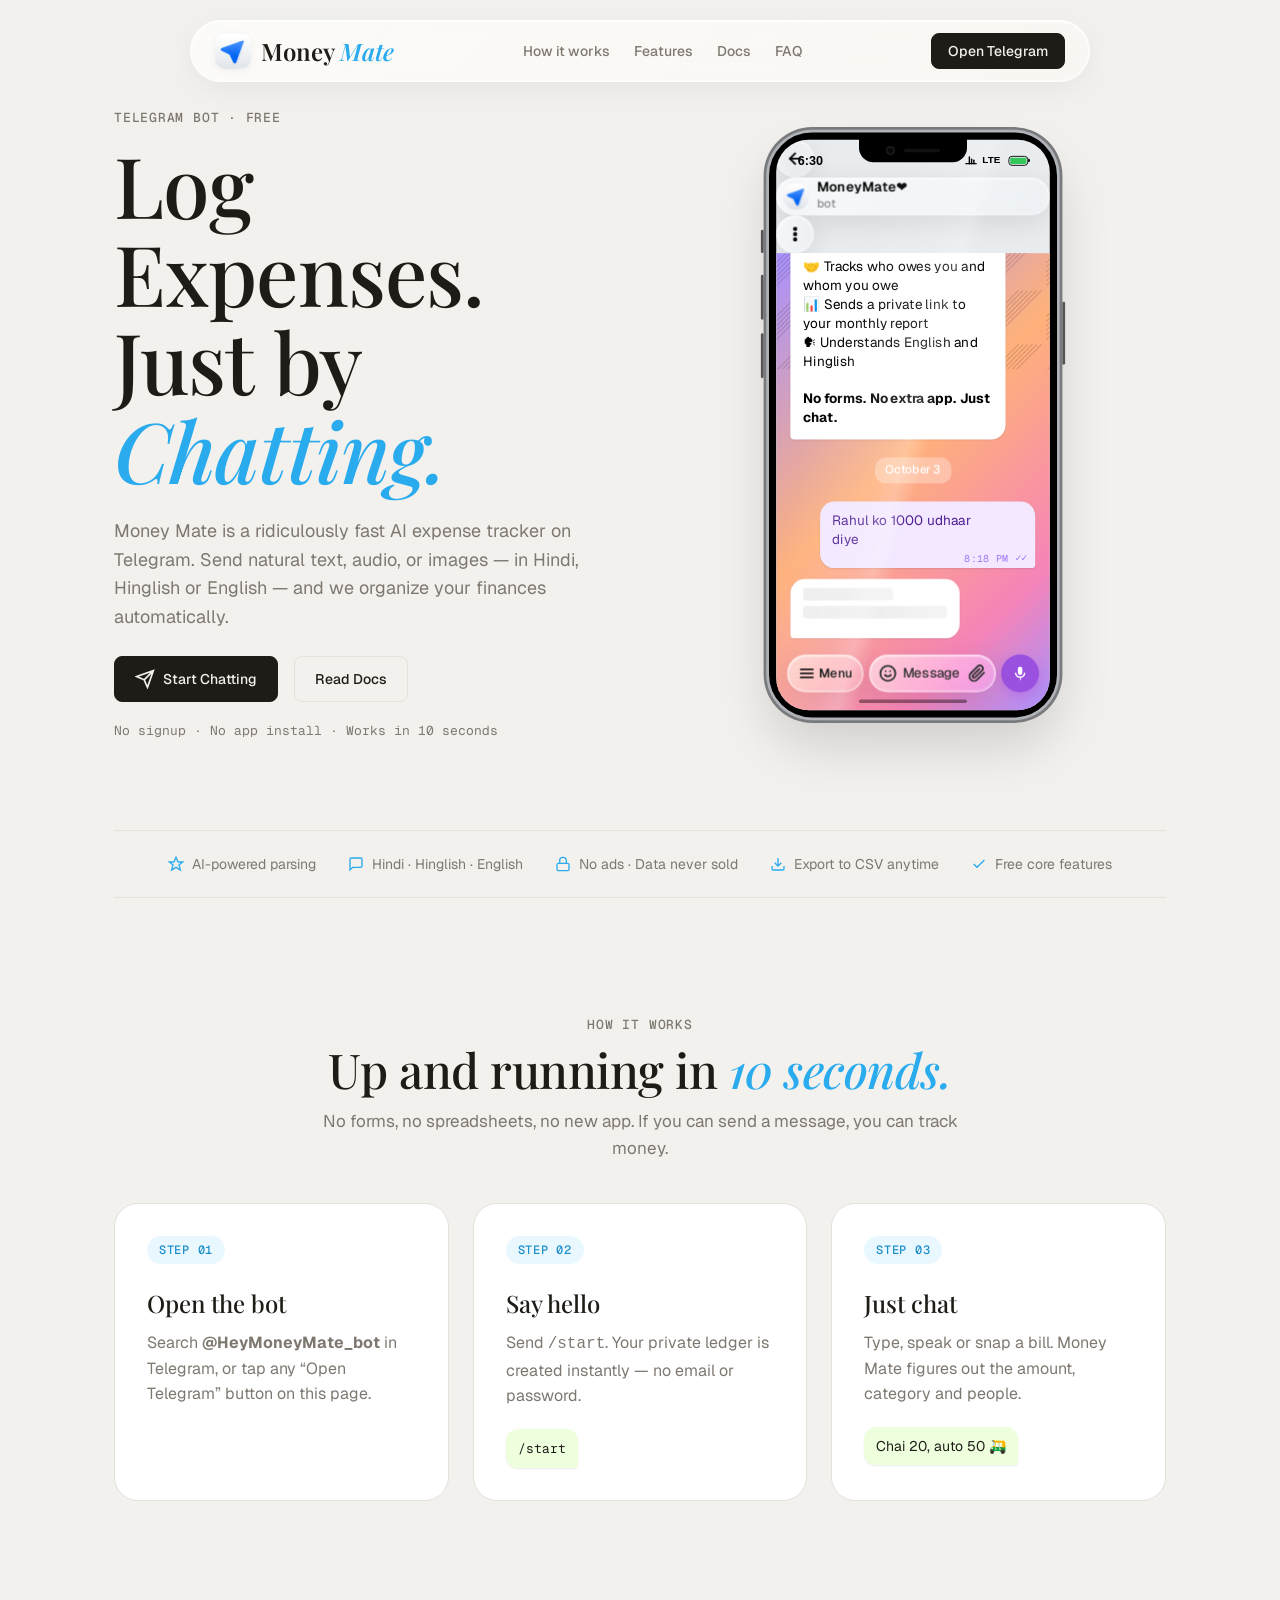
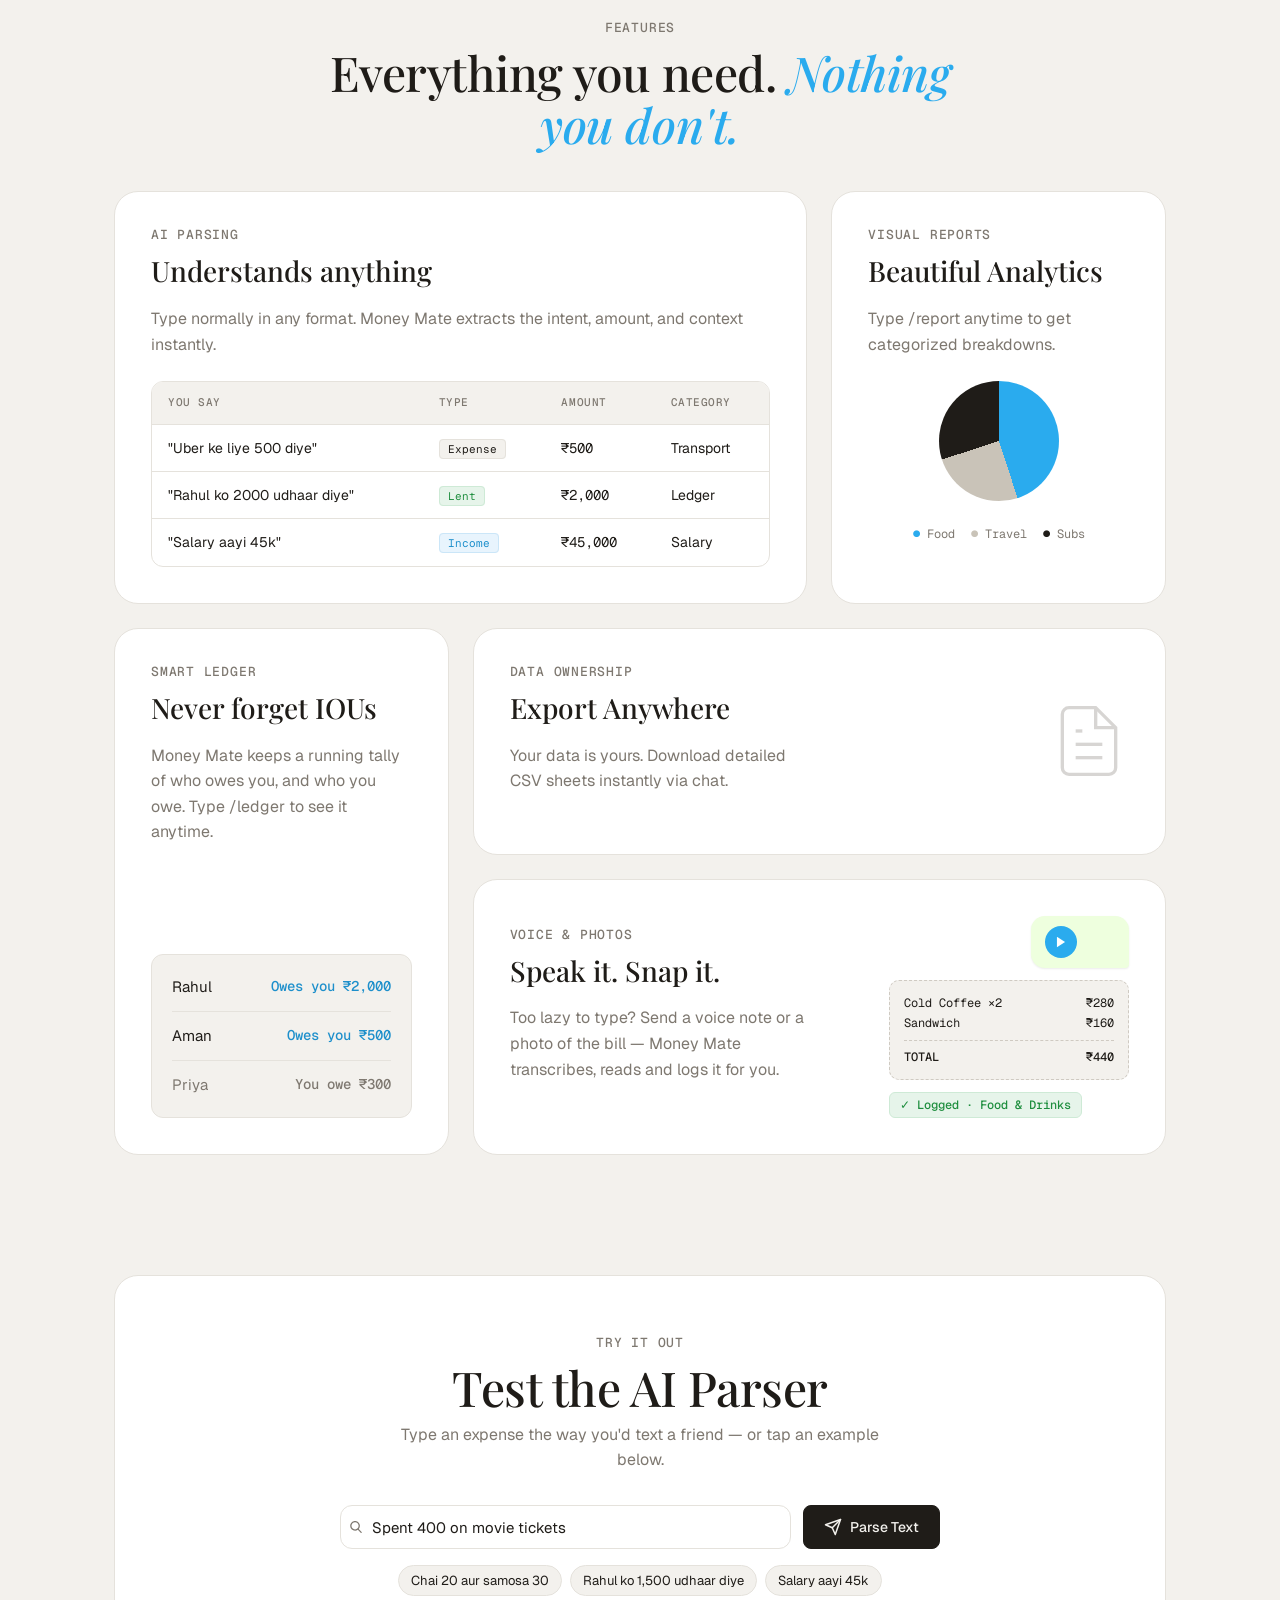
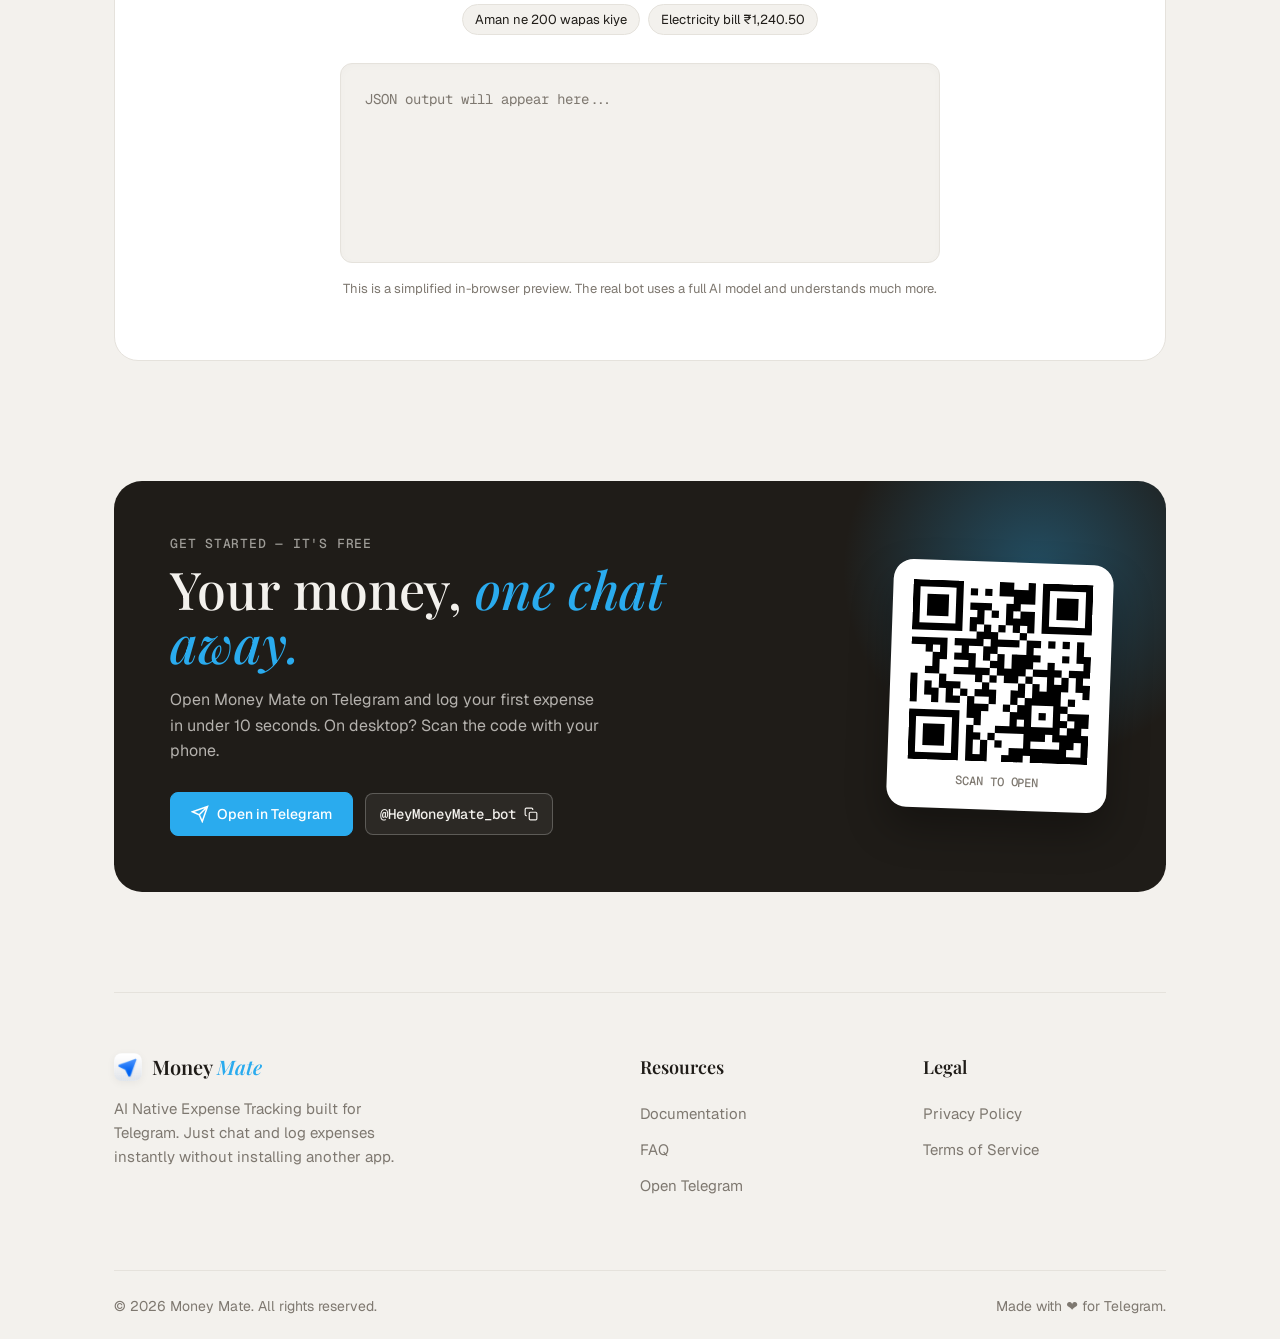
==== index.html @ 0ee35e60 "style: revert dark glass to light glass with stronger blur" ====
<!DOCTYPE html>
<html lang="en">
<head>
<meta charset="UTF-8">
<meta name="viewport" content="width=device-width, initial-scale=1.0">
<title>Money Mate — AI Expense Tracker on Telegram (Hindi, Hinglish &amp; English)</title>
<meta name="description" content="Money Mate is a free AI expense tracker that lives in Telegram. Log expenses, IOUs and income just by chatting in Hindi, Hinglish or English — text, voice or photos. No app to install.">
<link rel="canonical" href="https://moneymate-website.vercel.app/">
<link rel="icon" type="image/png" href="assets/img/logo-128.png">
<link rel="apple-touch-icon" href="assets/img/logo-512.png">
<meta name="theme-color" content="#F3F1ED">

<!-- Open Graph / social previews (absolute URLs required) -->
<meta property="og:type" content="website">
<meta property="og:site_name" content="Money Mate">
<meta property="og:url" content="https://moneymate-website.vercel.app/">
<meta property="og:title" content="Money Mate — AI Expense Tracker on Telegram">
<meta property="og:description" content="Log expenses just by chatting. Hindi, Hinglish or English. No apps to install.">
<meta property="og:image" content="https://moneymate-website.vercel.app/assets/img/logo-512.png">
<meta name="twitter:card" content="summary">
<meta name="twitter:title" content="Money Mate — AI Expense Tracker on Telegram">
<meta name="twitter:description" content="Log expenses just by chatting. Hindi, Hinglish or English. No apps to install.">
<meta name="twitter:image" content="https://moneymate-website.vercel.app/assets/img/logo-512.png">

<script type="application/ld+json">
{
  "@context": "https://schema.org",
  "@type": "SoftwareApplication",
  "name": "Money Mate",
  "applicationCategory": "FinanceApplication",
  "operatingSystem": "Telegram",
  "url": "https://moneymate-website.vercel.app/",
  "description": "AI-powered Telegram bot for expense tracking and IOU ledger management in Hindi, Hinglish and English.",
  "offers": { "@type": "Offer", "price": "0", "priceCurrency": "INR" }
}
</script>

<link rel="preconnect" href="https://fonts.googleapis.com">
<link rel="preconnect" href="https://fonts.gstatic.com" crossorigin>
<link href="https://fonts.googleapis.com/css2?family=Playfair+Display:ital,wght@0,400;0,500;0,600;1,400;1,500&family=Geist:wght@400;500;600&family=Geist+Mono:wght@400;500&display=swap" rel="stylesheet">
<link rel="stylesheet" href="assets/css/styles.css">
<style>
/* ===== Homepage-only styles (shared styles live in assets/css/styles.css) ===== */

/* Hero */
.hero { display: grid; grid-template-columns: 1fr 1fr; gap: 40px; align-items: center; padding-block: 100px 80px; perspective: 1200px; }
.hero h1 { font-family: var(--display); font-weight: 500; font-size: clamp(48px, 7vw, 84px); line-height: 1.05; margin-block: 16px 24px; letter-spacing: -0.01em; }
.hero h1 em { font-style: italic; color: var(--accent); }
.hero p { color: var(--muted); font-size: 18px; max-width: 480px; margin: 0 0 24px; }
.hero-ctas { display: flex; gap: 16px; justify-content: flex-start; flex-wrap: wrap; }
.hero-note { margin-top: 20px; font: 400 13px var(--mono); color: var(--muted); }

/* Trust strip */
.trust-strip { display: flex; flex-wrap: wrap; justify-content: center; gap: 12px 32px; padding: 22px 16px; border-block: 1px solid var(--line); color: var(--muted); font-size: 14px; }
.trust-strip span { display: inline-flex; align-items: center; gap: 8px; }
.trust-strip svg { width: 16px; height: 16px; color: var(--accent); flex-shrink: 0; }

/* Section headings */
.section-head { text-align: center; max-width: 640px; margin: 120px auto 0; }
.section-head h2, .section-title { font-family: var(--display); font-weight: 500; font-size: clamp(32px, 4.5vw, 48px); line-height: 1.1; margin: 12px 0; letter-spacing: -0.01em; }
.section-head h2 em, .section-title em { font-style: italic; color: var(--accent); }
.section-head p { color: var(--muted); font-size: 17px; margin: 0; }

/* How it works */
.steps { display: grid; grid-template-columns: repeat(3, 1fr); gap: 24px; margin-top: 40px; }
.step { background: var(--surface); border: 1px solid var(--line); border-radius: 24px; padding: 32px; transition: transform 0.3s, box-shadow 0.3s; }
.step:hover { transform: translateY(-4px); box-shadow: 0 12px 24px rgba(0,0,0,0.06); }
.step-num { display: inline-block; font: 500 12px/1 var(--mono); letter-spacing: .06em; color: var(--accent-dark); background: rgba(42,171,238,0.1); border-radius: 999px; padding: 8px 12px; margin-bottom: 20px; }
.step h3 { font-family: var(--display); font-weight: 500; font-size: 24px; margin: 0 0 8px; }
.step p { color: var(--muted); margin: 0; }
.bubble { display: inline-block; margin-top: 20px; background: #EEFFDE; padding: 8px 12px; border-radius: 12px 12px 4px 12px; font-size: 14px; box-shadow: 0 1px 2px rgba(0,0,0,0.08); }
.bubble code { font-family: var(--mono); font-size: 13px; }

/* iPhone Mockup */
.hero-phone-wrap { display: flex; justify-content: center; position: relative; }
.iphone-mockup { width: 320px; height: 650px; border-radius: 48px; background: #000; box-shadow: 0 0 0 3px #B0B3B8, 0 0 0 6px #787A7D, 0 30px 60px rgba(0,0,0,0.15); border: 8px solid #000; position: relative; transform: scale(0.9); }
.iphone-btn { position: absolute; background: #555; border: 0; padding: 0; border-radius: 2px; cursor: pointer; transition: transform 0.1s; }
.iphone-btn::before { content: ""; position: absolute; inset: -4px -8px; } /* larger click/tap area */
.iphone-btn:active { transform: scaleX(0.6); }
.iphone-btn.silent { width: 3px; height: 26px; left: -17px; top: 100px; }
.iphone-btn.vol-up { width: 3px; height: 50px; left: -17px; top: 150px; }
.iphone-btn.vol-down { width: 3px; height: 50px; left: -17px; top: 215px; }
.iphone-btn.power { width: 3px; height: 70px; right: -17px; top: 180px; }

/* Interactive Hardware HUDs */
.screen-overlay { position: absolute; top: 0; left: 0; width: 100%; height: 100%; background: #000; z-index: 99; opacity: 0; pointer-events: none; transition: opacity 0.3s; }
.screen-overlay.off { opacity: 1; pointer-events: auto; }
.volume-hud { position: absolute; left: 8px; top: 150px; width: 6px; height: 120px; background: rgba(255,255,255,0.7); backdrop-filter: blur(10px); -webkit-backdrop-filter: blur(10px); border-radius: 6px; z-index: 100; transform: translateX(-20px) scaleX(0.5); opacity: 0; transition: all 0.3s cubic-bezier(0.175, 0.885, 0.32, 1.275); display: flex; flex-direction: column; justify-content: flex-end; overflow: hidden; box-shadow: 0 4px 12px rgba(0,0,0,0.15); pointer-events: none; }
.volume-hud.show { transform: translateX(0) scaleX(1); opacity: 1; }
.volume-bar { width: 100%; height: 50%; background: #fff; transition: height 0.2s; }
.silent-hud { position: absolute; top: 0px; left: 50%; transform: translateX(-50%) translateY(-20px) scale(0.9); opacity: 0; background: rgba(20,20,20,0.85); backdrop-filter: blur(12px); -webkit-backdrop-filter: blur(12px); padding: 8px 16px; border-radius: 20px; display: flex; align-items: center; gap: 8px; color: #fff; font-size: 13px; font-weight: 500; z-index: 40; transition: all 0.3s cubic-bezier(0.175, 0.885, 0.32, 1.275); pointer-events: none; box-shadow: 0 4px 12px rgba(0,0,0,0.2); font-family: -apple-system, sans-serif; white-space: nowrap; }
.silent-hud.show { transform: translateX(-50%) translateY(32px) scale(1); opacity: 1; }
.iphone-notch { position: absolute; top: -1px; left: 50%; transform: translateX(-50%); width: 120px; height: 26px; background: #000; border-radius: 0 0 16px 16px; display: flex; justify-content: center; align-items: center; gap: 10px; z-index: 50; }
.iphone-camera { width: 10px; height: 10px; border-radius: 50%; background: #050505; box-shadow: inset 0 0 4px rgba(255,255,255,0.2); }
.iphone-speaker { width: 40px; height: 4px; border-radius: 2px; background: #111; }
.iphone-screen { width: 100%; height: 100%; border-radius: 36px; overflow: hidden; background: #e8ecef; display: flex; flex-direction: column; position: relative; }
.iphone-glare { position: absolute; top: 0; left: 0; width: 100%; height: 100%; border-radius: 36px; background: linear-gradient(105deg, rgba(255,255,255,0) 25%, rgba(255,255,255,0.15) 45%, rgba(255,255,255,0.25) 50%, rgba(255,255,255,0) 55%); pointer-events: none; z-index: 30; overflow: hidden; }
.telegram-app { width: 100%; height: 100%; position: relative; display: flex; flex-direction: column; }
.home-indicator { width: 120px; height: 4px; background: rgba(0,0,0,0.4); border-radius: 4px; position: absolute; bottom: 8px; left: 50%; transform: translateX(-50%); z-index: 50; }
/* iOS Status Bar */
.ios-status-bar { position: absolute; top: 0; left: 0; width: 100%; padding: 12px 24px 0; display: flex; justify-content: space-between; align-items: center; z-index: 60; color: #000; font-family: -apple-system, BlinkMacSystemFont, sans-serif; font-weight: 600; font-size: 14px; pointer-events: none; }
.ios-status-bar .ios-icons { display: flex; align-items: center; gap: 5px; }
.ios-signal, .ios-wifi { width: 15px; height: 15px; }
.ios-battery { width: 22px; height: 11px; border: 1px solid currentColor; border-radius: 4px; padding: 1px; position: relative; margin-left: 2px; }
.ios-battery::after { content: ''; position: absolute; right: -3px; top: 2px; width: 2px; height: 4px; background: currentColor; border-radius: 0 2px 2px 0; }
.ios-battery-level { height: 100%; background: currentColor; border-radius: 1px; width: 100%; transition: width 1s, background 0.3s; }

/* iOS Notification */
.ios-notification { position: absolute; top: -100px; left: 50%; transform: translateX(-50%); width: 92%; background: rgba(255,255,255,0.8); backdrop-filter: blur(16px); -webkit-backdrop-filter: blur(16px); border-radius: 20px; padding: 12px; display: flex; align-items: center; gap: 12px; box-shadow: 0 8px 24px rgba(0,0,0,0.12); z-index: 100; transition: top 0.5s cubic-bezier(0.175, 0.885, 0.32, 1.275); pointer-events: none; }
.ios-notification.show { top: 12px; }
.ios-notification img { width: 38px; height: 38px; border-radius: 8px; }
.ios-notification .ios-text { display: flex; flex-direction: column; }
.ios-notification .ios-text b { font-size: 14px; color: #000; line-height: 1.2; font-family: -apple-system, system-ui, sans-serif; margin-bottom: 2px; }
.ios-notification .ios-text span { font-size: 13px; color: #333; line-height: 1.2; font-family: -apple-system, system-ui, sans-serif; }

/* Floating Header & Bottom Bar */
.floating-circle { width: 42px; height: 42px; border-radius: 50%; display: flex; justify-content: center; align-items: center; color: #000; background: linear-gradient(135deg, rgba(255,255,255,0.7) 0%, rgba(255,255,255,0.3) 100%); backdrop-filter: blur(20px) saturate(160%); -webkit-backdrop-filter: blur(20px) saturate(160%); border: 1px solid rgba(255, 255, 255, 0.4); box-shadow: 0 8px 32px 0 rgba(0, 0, 0, 0.1), inset 0 1px 2px rgba(255, 255, 255, 0.8), inset 0 -1px 2px rgba(255, 255, 255, 0.2); }
.floating-pill { flex: 1; height: 42px; border-radius: 21px; display: flex; align-items: center; padding: 4px 12px 4px 6px; gap: 8px; cursor: pointer; background: linear-gradient(135deg, rgba(255,255,255,0.7) 0%, rgba(255,255,255,0.3) 100%); backdrop-filter: blur(20px) saturate(160%); -webkit-backdrop-filter: blur(20px) saturate(160%); border: 1px solid rgba(255, 255, 255, 0.4); box-shadow: 0 8px 32px 0 rgba(0, 0, 0, 0.1), inset 0 1px 2px rgba(255, 255, 255, 0.8), inset 0 -1px 2px rgba(255, 255, 255, 0.2); }
.floating-pill img { width: 30px; height: 30px; border-radius: 50%; object-fit: cover; }
.floating-pill-text { display: flex; flex-direction: column; justify-content: center; }
.floating-pill-text b { font-size: 15px; color: #000; line-height: 1.1; font-weight: 600; }
.floating-pill-text small { font-size: 13px; color: #888; font-weight: 500; }

.telegram-bottom-floating { position: absolute; bottom: 20px; left: 12px; right: 12px; z-index: 10; display: flex; gap: 6px; align-items: center; }
.menu-btn { height: 42px; padding: 0 12px; border-radius: 21px; display: flex; align-items: center; gap: 4px; color: #000; font-weight: 600; font-size: 14px; cursor: pointer; flex-shrink: 0; background: linear-gradient(135deg, rgba(255,255,255,0.6) 0%, rgba(255,255,255,0.2) 100%); backdrop-filter: blur(20px) saturate(160%); -webkit-backdrop-filter: blur(20px) saturate(160%); border: 1px solid rgba(255, 255, 255, 0.5); box-shadow: 0 8px 32px 0 rgba(0, 0, 0, 0.1), inset 0 1px 2px rgba(255, 255, 255, 0.9), inset 0 -1px 2px rgba(255, 255, 255, 0.3); }
.chat-input-field { flex: 1; height: 42px; min-width: 0; border-radius: 21px; display: flex; align-items: center; padding: 0 10px; gap: 6px; color: #333; font-size: 15px; font-weight: 500; background: linear-gradient(135deg, rgba(255,255,255,0.6) 0%, rgba(255,255,255,0.2) 100%); backdrop-filter: blur(20px) saturate(160%); -webkit-backdrop-filter: blur(20px) saturate(160%); border: 1px solid rgba(255, 255, 255, 0.5); box-shadow: 0 8px 32px 0 rgba(0, 0, 0, 0.1), inset 0 1px 2px rgba(255, 255, 255, 0.9), inset 0 -1px 2px rgba(255, 255, 255, 0.3); }
.mic-btn { width: 42px; height: 42px; min-width: 42px; flex-shrink: 0; border-radius: 50%; background: #9b51e0; display: flex; justify-content: center; align-items: center; color: #fff; box-shadow: 0 4px 12px rgba(155, 81, 224, 0.4); cursor: pointer; }

/* Chat UI */
.chat { flex: 1; display: flex; flex-direction: column; gap: 12px; padding: 100px 16px 80px; overflow-y: auto; overflow-x: hidden; scrollbar-width: none; background: linear-gradient(135deg, #a890fe 0%, #ffb17a 45%, #f584b7 80%, #a890fe 100%); position: relative; }
.chat::-webkit-scrollbar { display: none; }
.chat::before { content: ""; position: absolute; top: 0; left: 0; width: 100%; height: 100%; opacity: 0.15; pointer-events: none; background-image: url("data:image/svg+xml,%3Csvg width='60' height='60' viewBox='0 0 60 60' xmlns='http://www.w3.org/2000/svg'%3E%3Cpath d='M54.627 0l.83.83-54.627 54.627-.83-.83L54.627 0zm-5.092 0l.83.83-49.535 49.535-.83-.83L49.535 0zm-5.092 0l.83.83-44.443 44.443-.83-.83L44.443 0zm-5.092 0l.83.83-39.351 39.351-.83-.83L39.351 0zm-5.092 0l.83.83-34.259 34.259-.83-.83L34.259 0zm-5.092 0l.83.83-29.167 29.167-.83-.83L29.167 0z' fill='%23000000' fill-opacity='1' fill-rule='evenodd'/%3E%3C/svg%3E"); }
.chat > div { position: relative; z-index: 1; }
.msg { max-width: 88%; padding: 10px 14px 22px; border-radius: 16px; font-size: 15px; line-height: 1.4; position: relative; opacity: 0; transform: translateY(10px); animation: msgPop 0.3s cubic-bezier(0.175, 0.885, 0.32, 1.275) forwards; box-shadow: 0 1px 2px rgba(0,0,0,0.1); }
@keyframes msgPop { to { opacity: 1; transform: translateY(0); } }
.msg.me { align-self: flex-end; background: #f3e8ff; color: #4c1d95; border-bottom-right-radius: 4px; }
.msg.bot { align-self: flex-start; background: #FFF; color: #000; border-bottom-left-radius: 4px; }
.msg-info { position: absolute; bottom: 4px; right: 10px; display: flex; align-items: center; gap: 4px; }
.msg time { font: 400 11px var(--mono); color: rgba(0,0,0,0.35); }
.msg.me time { color: rgba(139, 92, 246, 0.8); }
.msg.me .msg-info::after { content: "✓✓"; color: rgba(139, 92, 246, 0.8); font-size: 10px; letter-spacing: -2px; margin-left: 3px; font-weight: 700; }
.date-pill { align-self: center; background: rgba(255,255,255,0.3); backdrop-filter: blur(8px); -webkit-backdrop-filter: blur(8px); color: #fff; padding: 4px 12px; border-radius: 12px; font-size: 13px; font-weight: 500; margin: 8px 0; }

/* Skeleton & Voice */
.skeleton { background: linear-gradient(90deg, #eee 25%, #f5f5f5 50%, #eee 75%); background-size: 200% 100%; animation: shimmer 1.5s infinite; border-radius: 4px; height: 14px; margin-bottom: 6px; }
.skeleton:last-child { margin-bottom: 0; }
@keyframes shimmer { 0% { background-position: 200% 0; } 100% { background-position: -200% 0; } }

.voice-msg { display: flex; align-items: center; gap: 10px; }
.play-btn { width: 32px; height: 32px; border-radius: 50%; background: #2AABEE; color: white; display: grid; place-items: center; flex-shrink: 0; }
.waveform { display: flex; gap: 2px; align-items: center; height: 20px; }
.waveform i { width: 3px; background: rgba(0,0,0,0.3); border-radius: 3px; animation: wave 0.8s infinite alternate; }
.waveform i:nth-child(2) { animation-delay: 0.1s; }
.waveform i:nth-child(3) { animation-delay: 0.3s; }
.waveform i:nth-child(4) { animation-delay: 0.2s; }
.waveform i:nth-child(5) { animation-delay: 0.4s; }
.waveform i:nth-child(6) { animation-delay: 0.1s; }
@keyframes wave { 0% { height: 4px; } 100% { height: 18px; } }

/* Bento Grid */
.bento-grid { display: grid; grid-template-columns: repeat(3, 1fr); gap: 24px; margin-top: 40px; }
.bento-card { background: var(--surface); border: 1px solid var(--line); border-radius: 24px; padding: 36px; overflow: hidden; position: relative; transition: transform 0.3s cubic-bezier(0.4, 0, 0.2, 1), box-shadow 0.3s cubic-bezier(0.4, 0, 0.2, 1); display: flex; flex-direction: column; }
.bento-card:hover { transform: translateY(-4px); box-shadow: 0 12px 24px rgba(0,0,0,0.06); }
.bento-large { grid-column: span 2; }
.bento-tall { grid-row: span 2; }
.bento-card h3 { font-family: var(--display); font-weight: 500; font-size: 28px; margin: 0 0 12px; }
.bento-card p { color: var(--muted); margin: 0 0 24px; }
.bento-row { flex-direction: row; align-items: center; justify-content: space-between; gap: 32px; }
.ledger-box { background: var(--bg); border: 1px solid var(--line); border-radius: 12px; padding: 20px; font-size: 15px; margin-top: auto; }
.ledger-row { display: flex; justify-content: space-between; gap: 12px; margin-bottom: 12px; border-bottom: 1px solid var(--line); padding-bottom: 12px; }
.ledger-row:last-child { margin-bottom: 0; border-bottom: 0; padding-bottom: 0; color: var(--muted); }
.ledger-row b { color: var(--accent-dark); font-family: var(--mono); font-weight: 500; font-size: 14px; }
.ledger-row:last-child b { color: var(--muted); }

/* Voice & receipt visual */
.media-demo { display: flex; flex-direction: column; gap: 12px; min-width: 240px; }
.media-pill { align-self: flex-end; background: #EEFFDE; border-radius: 14px 14px 4px 14px; padding: 10px 14px; box-shadow: 0 1px 2px rgba(0,0,0,0.08); }
.receipt { background: var(--bg); border: 1px dashed #CFCAC2; border-radius: 10px; padding: 12px 14px; font: 400 12px/1.7 var(--mono); }
.receipt div { display: flex; justify-content: space-between; gap: 16px; }
.receipt .total { border-top: 1px dashed #CFCAC2; margin-top: 6px; padding-top: 6px; font-weight: 500; }
.logged { align-self: flex-start; font: 500 12px var(--mono); color: #1e8e3e; background: #e6f4ea; border: 1px solid #ceead6; border-radius: 6px; padding: 4px 10px; }

/* Interactive Demo */
.demo-section { background: var(--surface); padding: 60px 40px; border-radius: 24px; border: 1px solid var(--line); text-align: center; margin-top: 120px; }
.demo-section .section-title { margin-bottom: 8px; }
.demo-sub { color: var(--muted); margin: 0 auto 32px; max-width: 520px; }
.demo-input-wrap { display: flex; gap: 12px; max-width: 600px; margin: 0 auto 16px; }
.demo-chips { display: flex; flex-wrap: wrap; justify-content: center; gap: 8px; margin: 0 auto 28px; max-width: 640px; }
.chip { font: 400 13px var(--body); padding: 6px 12px; border-radius: 999px; border: 1px solid var(--line); background: var(--bg); color: var(--fg); cursor: pointer; transition: border-color 0.2s, color 0.2s; }
.chip:hover { border-color: var(--accent); color: var(--accent-dark); }
.demo-output { overflow-x: auto; background: var(--bg); padding: 24px; border-radius: 12px; text-align: left; font-family: var(--mono); font-size: 14px; min-height: 200px; border: 1px solid var(--line); max-width: 600px; margin: 0 auto; box-shadow: inset 0 2px 8px rgba(0,0,0,0.02); }
.demo-output pre { margin: 0; color: var(--fg); line-height: 1.6; white-space: pre-wrap; word-break: break-word; font: inherit; }
.j-key { color: var(--accent-dark); }
.j-str { color: #0B7A55; }
.j-num { color: #B4540A; }
.j-lit { color: var(--muted); }
.demo-disclaimer { margin: 16px auto 0; font-size: 13px; color: var(--muted); }

/* Scroll Reveal Animation */
.reveal-on-scroll { opacity: 0; transform: translateY(40px); transition: opacity 0.6s ease-out, transform 0.6s cubic-bezier(0.175, 0.885, 0.32, 1.275); }
.reveal-on-scroll.visible { opacity: 1; transform: translateY(0); }

/* CTA band with QR */
.cta-band { margin-top: 120px; background: var(--fg); color: var(--bg); border-radius: 28px; padding: 56px; display: grid; grid-template-columns: 1.4fr 1fr; gap: 40px; align-items: center; position: relative; overflow: hidden; }
.cta-band::before { content: ""; position: absolute; width: 420px; height: 420px; right: -80px; top: -120px; background: radial-gradient(circle, rgba(42,171,238,0.35), transparent 65%); pointer-events: none; }
.cta-band > * { position: relative; }
.cta-band .label { color: rgba(243,241,237,0.6); }
.cta-band h2 { font-family: var(--display); font-weight: 500; font-size: clamp(34px, 4.5vw, 52px); line-height: 1.05; margin: 12px 0 16px; }
.cta-band h2 em { font-style: italic; color: var(--accent); }
.cta-band p { color: rgba(243,241,237,0.7); max-width: 440px; margin: 0 0 28px; }
.cta-actions { display: flex; flex-wrap: wrap; gap: 12px; align-items: center; }
.username-chip { display: inline-flex; align-items: center; gap: 8px; font: 500 14px var(--mono); color: var(--bg); background: rgba(255,255,255,0.06); border: 1px solid rgba(243,241,237,0.25); border-radius: 8px; padding: 11px 14px; cursor: pointer; transition: background 0.2s, border-color 0.2s; }
.username-chip:hover { background: rgba(255,255,255,0.12); border-color: var(--bg); }
.username-chip svg { width: 14px; height: 14px; }
.qr-card { justify-self: end; background: #fff; border-radius: 20px; padding: 20px; text-align: center; color: var(--fg); box-shadow: 0 20px 40px rgba(0,0,0,0.3); transform: rotate(2deg); transition: transform 0.3s; }
.qr-card:hover { transform: rotate(0) scale(1.03); }
.qr-card img { width: 180px; height: 180px; display: block; image-rendering: pixelated; }
.qr-card small { display: block; margin-top: 12px; font: 500 12px var(--mono); color: var(--muted); }

.table-scroll { overflow-x: auto; margin-top: auto; border-radius: 12px; border: 1px solid var(--line); }
table { width: 100%; border-collapse: collapse; font-size: 14px; }
th, td { padding: 12px 16px; text-align: left; border-bottom: 1px solid var(--line); }
tbody tr:last-child td { border-bottom: 0; }
tr { transition: background 0.2s; }
tbody tr:hover { background: rgba(0,0,0,0.02); }
th { color: var(--muted); font-weight: 500; font-family: var(--mono); text-transform: uppercase; font-size: 11px; letter-spacing: 0.05em; background: var(--bg); }
.tag { font-family: var(--mono); font-size: 11px; padding: 2px 8px; border-radius: 4px; border: 1px solid var(--line); background: var(--bg); white-space: nowrap; }
.tag.lent { background: #e6f4ea; color: #1e8e3e; border-color: #ceead6; }
.tag.income { background: #e8f4fd; color: #1D8FCB; border-color: #cbe6f8; }
.mono { font-family: var(--mono); white-space: nowrap; }
.chart-pie { width: 120px; height: 120px; border-radius: 50%; background: conic-gradient(var(--accent) 0% 45%, #C9C3B8 45% 70%, #1F1C18 70% 100%); margin: 0 auto 24px; }
.chart-legend { display: flex; justify-content: center; gap: 16px; font-size: 12px; color: var(--muted); font-family: var(--mono); }

/* From Uiverse.io by Galahhad */ 
.search-label {
  display: flex;
  align-items: center;
  box-sizing: border-box;
  position: relative;
  border: 1px solid var(--line);
  border-radius: 12px;
  overflow: hidden;
  background: var(--surface);
  padding: 9px;
  cursor: text;
  flex: 1; /* Added flex: 1 so it takes up space like the old input */
}

.search-label:hover {
  border-color: var(--accent);
}

.search-label:focus-within {
  background: var(--surface);
  border-color: var(--accent);
}


.search-label input::placeholder {
  color: var(--muted);
  opacity: 1;
}

.search-label input {
  outline: none;
  width: 100%;
  border: none;
  background: none;
  color: var(--fg); font-family: var(--body); font-size: 15px;
}

.search-label input:focus+.slash-icon,
.search-label input:valid+.slash-icon {
  display: none;
}

.search-label input:valid~.search-icon {
  display: block;
}

.search-label input:valid {
  width: calc(100% - 22px);
  transform: translateX(20px);
}

.search-label svg,
.slash-icon {
  position: absolute;
  color: var(--muted);
}

.search-icon {
  display: none;
  width: 12px;
  height: auto;
}

.slash-icon {
  right: 7px;
  border: 1px solid var(--line);
  background: var(--bg);
  border-radius: 3px;
  text-align: center;
  box-shadow: inset 0 -2px 0 0 var(--line);
  cursor: pointer;
  font-size: 12px;
  width: 15px;
}

.slash-icon:active {
  box-shadow: inset 0 1px 0 0 #3f3f3f, inset 0 0 1px 1px rgb(94, 93, 93), 0 1px 2px 0 rgba(28, 28, 29, 0.4);
  text-shadow: none;
  color: transparent; /* active */
}



/* ===== Responsive (homepage) ===== */
@media (max-width: 900px) {
  .hero { grid-template-columns: 1fr; text-align: center; padding-block: 32px 48px; }
  .hero p { margin: 0 auto 24px; }
  .hero-ctas { justify-content: center; }
  .steps { grid-template-columns: 1fr; }
  .bento-grid { grid-template-columns: 1fr; }
  .bento-large, .bento-tall { grid-column: span 1; grid-row: span 1; }
  .bento-row { flex-direction: column; align-items: flex-start; }
  .media-demo { width: 100%; min-width: 0; }
  .demo-section { padding: 44px 20px; }
  .demo-input-wrap { flex-direction: column; }
  .demo-input-wrap .btn { align-self: center; }
  .cta-band { grid-template-columns: 1fr; padding: 40px 24px; text-align: center; }
  .cta-band p { margin-inline: auto; }
  .cta-actions { justify-content: center; }
  .qr-card { display: none; } /* scanning your own phone screen makes no sense */
  .section-head, .demo-section, .cta-band { margin-top: 80px; }
}
</style>
</head>
<body>

<a class="skip-link" href="#main">Skip to content</a>
<div class="toast-container" id="toast-container" role="status" aria-live="polite"></div>

<div class="container">
  <header>
    <nav class="site-nav" aria-label="Main">
      <a href="index.html" class="brand" aria-label="Money Mate home">
        <img src="assets/img/logo-128.png" alt="" class="logo-icon" width="36" height="36">
        <span>Money <i>Mate</i></span>
      </a>
      <div class="nav-links" id="nav-links">
        <a href="#how-it-works">How it works</a>
        <a href="#features">Features</a>
        <a href="pages/Documentation.html">Docs</a>
        <a href="pages/FAQ.html">FAQ</a>
      </div>
      <div class="nav-actions">
        <a href="https://t.me/HeyMoneyMate_bot" class="btn tg-link" target="_blank" rel="noopener">Open Telegram</a>
        <button class="nav-toggle" type="button" aria-label="Open menu" aria-expanded="false" aria-controls="nav-links">
          <span></span><span></span><span></span>
        </button>
      </div>
    </nav>
  </header>

  <main id="main">
    <section class="hero">
      <div class="hero-text">
        <div class="label">Telegram Bot · Free</div>
        <h1>Log Expenses.<br>Just by <em>Chatting.</em></h1>
        <p>Money Mate is a ridiculously fast AI expense tracker on Telegram. Send natural text, audio, or images — in Hindi, Hinglish or English — and we organize your finances automatically.</p>

        <div class="hero-ctas">
          <a href="https://t.me/HeyMoneyMate_bot" class="btn tg-link" target="_blank" rel="noopener">
            <svg width="20" height="20" viewBox="0 0 24 24" fill="none" stroke="currentColor" stroke-width="2" aria-hidden="true"><path d="M22 2L11 13M22 2l-7 20-4-9-9-4 20-7z"/></svg>
            Start Chatting
          </a>
          <a href="pages/Documentation.html" class="btn ghost">Read Docs</a>
        </div>
        <div class="hero-note">No signup · No app install · Works in 10 seconds</div>
      </div>

      <!-- Right Side (Phone Frame) -->
      <div class="hero-phone-wrap">
        <div class="iphone-mockup" id="iphone3d" role="img" aria-label="Animated preview of a Money Mate chat on Telegram">
          <button type="button" class="iphone-btn silent" aria-label="Toggle silent mode (demo)"></button>
          <button type="button" class="iphone-btn vol-up" aria-label="Volume up (demo)"></button>
          <button type="button" class="iphone-btn vol-down" aria-label="Volume down (demo)"></button>
          <button type="button" class="iphone-btn power" aria-label="Power (demo)"></button>
          <div class="iphone-notch">
            <div class="iphone-camera"></div>
            <div class="iphone-speaker"></div>
          </div>
          <div class="iphone-screen">
            <!-- Dynamic iOS Status Bar -->
            <div class="ios-status-bar" id="ios-status-bar">
              <div class="ios-time" id="ios-time">9:41</div>
              <div class="ios-icons">
                <svg viewBox="0 0 24 24" class="ios-signal" fill="none" stroke="currentColor" stroke-width="2.5" stroke-linecap="round" stroke-linejoin="round"><path d="M21 17H3"/><path d="M17 11v6"/><path d="M13 17v-8"/><path d="M9 17V5"/></svg>
                <span id="ios-signal-text" style="display:none; font-size:11px; margin-right:2px; font-weight:700;">LTE</span>
                <svg viewBox="0 0 24 24" class="ios-wifi" id="ios-wifi-icon" fill="none" stroke="currentColor" stroke-width="2.5" stroke-linecap="round" stroke-linejoin="round"><path d="M5 12.55a11 11 0 0 1 14.08 0"></path><path d="M1.42 9a16 16 0 0 1 21.16 0"></path><path d="M8.53 16.11a6 6 0 0 1 6.95 0"></path><line x1="12" y1="20" x2="12.01" y2="20"></line></svg>
                <div class="ios-battery"><div class="ios-battery-level" id="ios-battery-level"></div></div>
              </div>
            </div>
            
            <div class="screen-overlay" id="screen-overlay"></div>
            <div class="silent-hud" id="silent-hud">
              <svg id="silent-icon" viewBox="0 0 24 24" fill="none" stroke="currentColor" stroke-width="2" stroke-linecap="round" stroke-linejoin="round" style="width:14px;height:14px;" aria-hidden="true"></svg>
              <span id="silent-text">Silent Mode</span>
            </div>
            <div class="volume-hud" id="volume-hud">
              <div class="volume-bar" id="volume-bar"></div>
            </div>

            <div class="ios-notification" id="ios-noti">
              <img src="assets/img/logo-128.png" alt="">
              <div class="ios-text">
                <b>Money Mate</b>
                <span>Expense logged successfully</span>
              </div>
            </div>
            <div class="iphone-glare"></div>
            <div class="telegram-app">
              <div class="telegram-header-floating">
                <div class="floating-circle">
                  <svg viewBox="0 0 24 24" width="20" height="20" fill="none" stroke="currentColor" stroke-width="2.5" stroke-linecap="round" stroke-linejoin="round"><line x1="19" y1="12" x2="5" y2="12"></line><polyline points="12 19 5 12 12 5"></polyline></svg>
                </div>
                <div class="floating-pill">
                  <img src="assets/img/logo-128.png" alt="MoneyMate">
                  <div class="floating-pill-text">
                    <b>MoneyMate❤️</b>
                    <small>bot</small>
                  </div>
                </div>
                <div class="floating-circle">
                  <svg viewBox="0 0 24 24" width="20" height="20" fill="none" stroke="currentColor" stroke-width="2.5" stroke-linecap="round" stroke-linejoin="round"><circle cx="12" cy="12" r="1.5"></circle><circle cx="12" cy="5" r="1.5"></circle><circle cx="12" cy="19" r="1.5"></circle></svg>
                </div>
              </div>
              <div class="chat" id="chat-container">
                <!-- Dynamically populated -->
              </div>
              <div class="telegram-bottom-floating" aria-hidden="true">
                <div class="menu-btn">
                  <svg viewBox="0 0 24 24" width="18" height="18" fill="none" stroke="currentColor" stroke-width="2.5" stroke-linecap="round"><line x1="3" y1="12" x2="21" y2="12"></line><line x1="3" y1="6" x2="21" y2="6"></line><line x1="3" y1="18" x2="21" y2="18"></line></svg>
                  Menu
                </div>
                <div class="chat-input-field">
                  <svg viewBox="0 0 24 24" width="20" height="20" fill="none" stroke="currentColor" stroke-width="2.5" stroke-linecap="round" stroke-linejoin="round"><circle cx="12" cy="12" r="10"></circle><path d="M8 14s1.5 2 4 2 4-2 4-2"></path><line x1="9" y1="9" x2="9.01" y2="9"></line><line x1="15" y1="9" x2="15.01" y2="9"></line></svg>
                  <span style="flex:1;">Message</span>
                  <svg viewBox="0 0 24 24" width="20" height="20" fill="none" stroke="currentColor" stroke-width="2.5" stroke-linecap="round" stroke-linejoin="round"><path d="M21.44 11.05l-9.19 9.19a6 6 0 0 1-8.49-8.49l9.19-9.19a4 4 0 0 1 5.66 5.66l-9.2 9.19a2 2 0 0 1-2.83-2.83l8.49-8.48"></path></svg>
                </div>
                <div class="mic-btn">
                  <svg viewBox="0 0 24 24" width="20" height="20" fill="currentColor"><path d="M12 14a3 3 0 0 0 3-3V6a3 3 0 0 0-6 0v5a3 3 0 0 0 3 3zm5-3a5 5 0 0 1-10 0H5a7 7 0 0 0 6.93 6.93V21h1.14v-3.07A7 7 0 0 0 19 11h-2z"/></svg>
                </div>
              </div>
              <div class="home-indicator"></div>
            </div>
          </div>
        </div>
      </div>
    </section>

    <!-- Trust strip (keep claims factual — add real user counts/testimonials once available) -->
    <div class="trust-strip">
      <span><svg viewBox="0 0 24 24" fill="none" stroke="currentColor" stroke-width="2" aria-hidden="true"><path d="M12 2l3 7h7l-5.5 4.5 2 7.5L12 17l-6.5 4 2-7.5L2 9h7z"/></svg>AI-powered parsing</span>
      <span><svg viewBox="0 0 24 24" fill="none" stroke="currentColor" stroke-width="2" aria-hidden="true"><path d="M21 15a2 2 0 0 1-2 2H7l-4 4V5a2 2 0 0 1 2-2h14a2 2 0 0 1 2 2z"/></svg>Hindi · Hinglish · English</span>
      <span><svg viewBox="0 0 24 24" fill="none" stroke="currentColor" stroke-width="2" aria-hidden="true"><rect x="3" y="11" width="18" height="11" rx="2"/><path d="M7 11V7a5 5 0 0 1 10 0v4"/></svg>No ads · Data never sold</span>
      <span><svg viewBox="0 0 24 24" fill="none" stroke="currentColor" stroke-width="2" aria-hidden="true"><path d="M21 15v4a2 2 0 0 1-2 2H5a2 2 0 0 1-2-2v-4"/><polyline points="7 10 12 15 17 10"/><line x1="12" y1="15" x2="12" y2="3"/></svg>Export to CSV anytime</span>
      <span><svg viewBox="0 0 24 24" fill="none" stroke="currentColor" stroke-width="2" aria-hidden="true"><polyline points="20 6 9 17 4 12"/></svg>Free core features</span>
    </div>

    <!-- How it works -->
    <section id="how-it-works" aria-labelledby="how-title">
      <div class="section-head">
        <div class="label">How it works</div>
        <h2 id="how-title">Up and running in <em>10 seconds.</em></h2>
        <p>No forms, no spreadsheets, no new app. If you can send a message, you can track money.</p>
      </div>
      <div class="steps">
        <div class="step">
          <span class="step-num">STEP 01</span>
          <h3>Open the bot</h3>
          <p>Search <b>@HeyMoneyMate_bot</b> in Telegram, or tap any “Open Telegram” button on this page.</p>
        </div>
        <div class="step">
          <span class="step-num">STEP 02</span>
          <h3>Say hello</h3>
          <p>Send <code>/start</code>. Your private ledger is created instantly — no email or password.</p>
          <span class="bubble"><code>/start</code></span>
        </div>
        <div class="step">
          <span class="step-num">STEP 03</span>
          <h3>Just chat</h3>
          <p>Type, speak or snap a bill. Money Mate figures out the amount, category and people.</p>
          <span class="bubble">Chai 20, auto 50 🛺</span>
        </div>
      </div>
    </section>

    <!-- Features -->
    <section id="features" aria-labelledby="features-title">
      <div class="section-head">
        <div class="label">Features</div>
        <h2 id="features-title">Everything you need. <em>Nothing you don't.</em></h2>
      </div>

      <div class="bento-grid">
        <div class="bento-card bento-large">
          <div class="label" style="margin-bottom: 8px;">AI Parsing</div>
          <h3>Understands anything</h3>
          <p>Type normally in any format. Money Mate extracts the intent, amount, and context instantly.</p>
          <div class="table-scroll">
            <table>
              <thead>
                <tr>
                  <th scope="col">You Say</th>
                  <th scope="col">Type</th>
                  <th scope="col">Amount</th>
                  <th scope="col">Category</th>
                </tr>
              </thead>
              <tbody>
                <tr>
                  <td>"Uber ke liye 500 diye"</td>
                  <td><span class="tag">Expense</span></td>
                  <td class="mono">₹500</td>
                  <td>Transport</td>
                </tr>
                <tr>
                  <td>"Rahul ko 2000 udhaar diye"</td>
                  <td><span class="tag lent">Lent</span></td>
                  <td class="mono">₹2,000</td>
                  <td>Ledger</td>
                </tr>
                <tr>
                  <td>"Salary aayi 45k"</td>
                  <td><span class="tag income">Income</span></td>
                  <td class="mono">₹45,000</td>
                  <td>Salary</td>
                </tr>
              </tbody>
            </table>
          </div>
        </div>
        <div class="bento-card">
          <div class="label" style="margin-bottom: 8px;">Visual Reports</div>
          <h3>Beautiful Analytics</h3>
          <p>Type /report anytime to get categorized breakdowns.</p>
          <div class="chart-pie" role="img" aria-label="Example pie chart: Food 45%, Travel 25%, Subscriptions 30%"></div>
          <div class="chart-legend">
            <span><b style="color:var(--accent);">●</b> Food</span>
            <span><b style="color:#C9C3B8;">●</b> Travel</span>
            <span><b style="color:var(--fg);">●</b> Subs</span>
          </div>
        </div>
        <div class="bento-card bento-tall">
          <div class="label" style="margin-bottom: 8px;">Smart Ledger</div>
          <h3>Never forget IOUs</h3>
          <p>Money Mate keeps a running tally of who owes you, and who you owe. Type /ledger to see it anytime.</p>
          <div class="ledger-box">
            <div class="ledger-row"><span>Rahul</span> <b>Owes you ₹2,000</b></div>
            <div class="ledger-row"><span>Aman</span> <b>Owes you ₹500</b></div>
            <div class="ledger-row"><span>Priya</span> <b>You owe ₹300</b></div>
          </div>
        </div>
        <div class="bento-card bento-large bento-row">
          <div>
            <div class="label" style="margin-bottom: 8px;">Data Ownership</div>
            <h3>Export Anywhere</h3>
            <p style="max-width: 300px;">Your data is yours. Download detailed CSV sheets instantly via chat.</p>
          </div>
          <svg width="80" height="80" viewBox="0 0 24 24" fill="none" stroke="var(--muted)" stroke-width="1" style="opacity:0.3; flex-shrink:0;" aria-hidden="true"><path d="M14 2H6a2 2 0 0 0-2 2v16a2 2 0 0 0 2 2h12a2 2 0 0 0 2-2V8z"></path><polyline points="14 2 14 8 20 8"></polyline><line x1="8" y1="13" x2="16" y2="13"></line><line x1="8" y1="17" x2="16" y2="17"></line><line x1="10" y1="9" x2="8" y2="9"></line></svg>
        </div>
        <div class="bento-card bento-large bento-row">
          <div>
            <div class="label" style="margin-bottom: 8px;">Voice &amp; Photos</div>
            <h3>Speak it. Snap it.</h3>
            <p style="max-width: 320px;">Too lazy to type? Send a voice note or a photo of the bill — Money Mate transcribes, reads and logs it for you.</p>
          </div>
          <div class="media-demo" aria-hidden="true">
            <div class="media-pill voice-msg">
              <div class="play-btn"><svg width="14" height="14" viewBox="0 0 24 24" fill="currentColor"><polygon points="5 3 19 12 5 21 5 3"></polygon></svg></div>
              <div class="waveform"><i></i><i></i><i></i><i></i><i></i><i></i></div>
            </div>
            <div class="receipt">
              <div><span>Cold Coffee ×2</span><span>₹280</span></div>
              <div><span>Sandwich</span><span>₹160</span></div>
              <div class="total"><span>TOTAL</span><span>₹440</span></div>
            </div>
            <span class="logged">✓ Logged · Food &amp; Drinks</span>
          </div>
        </div>
      </div>
    </section>

    <!-- Interactive demo -->
    <section class="demo-section" aria-labelledby="demo-title">
      <div class="label" style="margin-bottom: 12px;">Try it out</div>
      <h2 class="section-title" id="demo-title">Test the AI Parser</h2>
      <p class="demo-sub">Type an expense the way you'd text a friend — or tap an example below.</p>
      <form class="demo-input-wrap" id="demo-form">
        <label class="search-label">
          <span class="sr-only">Describe an expense</span>
          <input type="text" id="demo-input" name="text" class="input" required placeholder="Type here..." value="Spent 400 on movie tickets" autocomplete="off" maxlength="200">
          <kbd class="slash-icon">/</kbd>
          <svg class="search-icon" xmlns="http://www.w3.org/2000/svg" version="1.1" xmlns:xlink="http://www.w3.org/1999/xlink" width="512" height="512" x="0" y="0" viewBox="0 0 56.966 56.966" style="enable-background:new 0 0 512 512" xml:space="preserve" aria-hidden="true">
            <g>
              <path d="M55.146 51.887 41.588 37.786A22.926 22.926 0 0 0 46.984 23c0-12.682-10.318-23-23-23s-23 10.318-23 23 10.318 23 23 23c4.761 0 9.298-1.436 13.177-4.162l13.661 14.208c.571.593 1.339.92 2.162.92.779 0 1.518-.297 2.079-.837a3.004 3.004 0 0 0 .083-4.242zM23.984 6c9.374 0 17 7.626 17 17s-7.626 17-17 17-17-7.626-17-17 7.626-17 17-17z" fill="currentColor" data-original="#000000" class=""></path>
            </g>
          </svg>
        </label>
        <button class="btn" type="submit" id="demo-btn">
          <svg xmlns="http://www.w3.org/2000/svg" width="18" height="18" viewBox="0 0 24 24" fill="none" stroke="currentColor" stroke-width="2" stroke-linecap="round" stroke-linejoin="round"><line x1="22" x2="11" y1="2" y2="13"></line><polygon points="22 2 15 22 11 13 2 9 22 2"></polygon></svg>
          Parse Text
        </button>
      </form>
      <div class="demo-chips" aria-label="Example messages">
        <button type="button" class="chip">Chai 20 aur samosa 30</button>
        <button type="button" class="chip">Rahul ko 1,500 udhaar diye</button>
        <button type="button" class="chip">Salary aayi 45k</button>
        <button type="button" class="chip">Aman ne 200 wapas kiye</button>
        <button type="button" class="chip">Electricity bill ₹1,240.50</button>
      </div>
      <div class="demo-output" id="demo-output" aria-live="polite">
        <span style="color:var(--muted)">JSON output will appear here...</span>
      </div>
      <p class="demo-disclaimer">This is a simplified in-browser preview. The real bot uses a full AI model and understands much more.</p>
    </section>

    <!-- Final CTA with QR -->
    <section class="cta-band" aria-labelledby="cta-title">
      <div>
        <div class="label">Get started — it's free</div>
        <h2 id="cta-title">Your money, <em>one chat away.</em></h2>
        <p>Open Money Mate on Telegram and log your first expense in under 10 seconds. On desktop? Scan the code with your phone.</p>
        <div class="cta-actions">
          <a href="https://t.me/HeyMoneyMate_bot" class="btn accent tg-link" target="_blank" rel="noopener">
            <svg width="18" height="18" viewBox="0 0 24 24" fill="none" stroke="currentColor" stroke-width="2" aria-hidden="true"><path d="M22 2L11 13M22 2l-7 20-4-9-9-4 20-7z"/></svg>
            Open in Telegram
          </a>
          <button type="button" class="username-chip" id="copy-username" aria-label="Copy bot username @HeyMoneyMate_bot">
            @HeyMoneyMate_bot
            <svg viewBox="0 0 24 24" fill="none" stroke="currentColor" stroke-width="2" aria-hidden="true"><rect x="9" y="9" width="13" height="13" rx="2"/><path d="M5 15H4a2 2 0 0 1-2-2V4a2 2 0 0 1 2-2h9a2 2 0 0 1 2 2v1"/></svg>
          </button>
        </div>
      </div>
      <div class="qr-card">
        <img src="assets/img/qr-telegram.svg" alt="QR code linking to t.me/HeyMoneyMate_bot" width="180" height="180" loading="lazy">
        <small>SCAN TO OPEN</small>
      </div>
    </section>
  </main>

  <footer class="site-footer">
    <div class="footer-grid">
      <div class="footer-col">
        <div class="brand" style="font-size: 20px;">
          <img src="assets/img/logo-128.png" alt="" class="logo-icon" style="width: 28px; height: 28px; border-radius: 8px;">
          <span>Money <i>Mate</i></span>
        </div>
        <p>AI Native Expense Tracking built for Telegram. Just chat and log expenses instantly without installing another app.</p>
      </div>
      <div class="footer-col">
        <h4>Resources</h4>
        <a href="pages/Documentation.html">Documentation</a>
        <a href="pages/FAQ.html">FAQ</a>
        <a href="https://t.me/HeyMoneyMate_bot" class="tg-link" target="_blank" rel="noopener">Open Telegram</a>
      </div>
      <div class="footer-col">
        <h4>Legal</h4>
        <a href="pages/Privacy.html">Privacy Policy</a>
        <a href="pages/Terms.html">Terms of Service</a>
      </div>
    </div>
    <div class="footer-bottom">
      <span>&copy; <span data-year>2026</span> Money Mate. All rights reserved.</span>
      <span>Made with ❤️ for Telegram.</span>
    </div>
  </footer>
</div>

<script src="assets/js/main.js"></script>
<script>
(function () {
  // Haptic feedback helper — browsers only allow vibration after the user
  // has interacted with the page, so we check that first (avoids console errors).
  function triggerHaptic(pattern = 15) {
    const activated = !navigator.userActivation || navigator.userActivation.hasBeenActive;
    if (navigator.vibrate && activated) {
      try { navigator.vibrate(pattern); } catch (e) { /* ignore */ }
    }
  }

  // ---------- Scroll Reveal Observer ----------
  if ('IntersectionObserver' in window) {
    const scrollObserver = new IntersectionObserver((entries) => {
      entries.forEach(entry => {
        if (entry.isIntersecting && !entry.target.classList.contains('visible')) {
          entry.target.classList.add('visible');
          triggerHaptic(80);
          scrollObserver.unobserve(entry.target);
        }
      });
    }, { threshold: 0.15 });

    document.querySelectorAll('.bento-card, .step, .demo-section, .cta-band').forEach(el => {
      el.classList.add('reveal-on-scroll');
      scrollObserver.observe(el);
    });
  }

  // ---------- Interactive Demo (Idea 1) ----------
  // A lightweight, rule-based preview of what the real AI bot does.
  const CATEGORY_RULES = [
    ['Entertainment',     ['movie', 'netflix', 'prime', 'hotstar', 'spotify', 'concert', 'pvr', 'inox', 'party', 'game', 'show']],
    ['Food & Drinks',     ['food', 'coffee', 'chai', 'tea', 'lunch', 'dinner', 'breakfast', 'burger', 'pizza', 'samosa', 'zomato', 'swiggy', 'snack', 'restaurant', 'cafe', 'biryani', 'khana', 'nashta']],
    ['Groceries',         ['grocery', 'groceries', 'sabzi', 'vegetable', 'fruit', 'milk', 'doodh', 'blinkit', 'zepto', 'bigbasket', 'kirana']],
    ['Transport',         ['uber', 'ola', 'rapido', 'cab', 'auto', 'petrol', 'diesel', 'fuel', 'metro', 'bus', 'train', 'flight', 'ticket', 'parking', 'toll']],
    ['Bills & Utilities', ['bill', 'electricity', 'bijli', 'recharge', 'wifi', 'internet', 'rent', 'kiraya', 'emi']],
    ['Shopping',          ['amazon', 'flipkart', 'myntra', 'shirt', 'shoes', 'clothes', 'kapde', 'shopping']],
    ['Health',            ['medicine', 'dawai', 'doctor', 'pharmacy', 'gym', 'hospital']]
  ].map(([name, words]) => [name, new RegExp('\\b(?:' + words.join('|') + ')', 'i')]);

  // Supports: $500, 500$, €50, ₹500, Rs 500, 1,500, 1,00,000, 99.50, 1.5k, 2 lakh
  const AMOUNT_RE = /(?:₹|\$|€|£|rs\.?|inr|usd)?\s*(\d{1,3}(?:,\d{2,3})+|\d+)(?:\.(\d{1,2}))?(?:\s*(k|lakh|lac)\b)?(?:\s*(?:₹|\$|€|£|inr|usd))?/gi;

  function parseAmounts(text) {
    const out = [];
    for (const m of text.matchAll(AMOUNT_RE)) {
      let n = parseFloat(m[1].replace(/,/g, '') + (m[2] ? '.' + m[2] : ''));
      const unit = (m[3] || '').toLowerCase();
      if (unit === 'k') n *= 1000;
      else if (unit === 'lakh' || unit === 'lac') n *= 100000;
      out.push(Math.round(n * 100) / 100);
    }
    return out;
  }

  function detectIntent(l) {
    if (/(paid (me )?back|wapas|waapas|returned|lauta|settle)/.test(l)) return 'settlement';
    if (/(borrow|udh?aa?r (liye|liya|li)\b|\b(se|from)\b.*\b(liye|liya|li|took)\b)/.test(l)) return 'borrowed';
    if (/(\blent\b|udh?aa?r|\bgave\b.*\bto\b|\b(ko|se|to)\b.*\b(diye|diya|di|gave)\b)/.test(l)) return 'lent';
    if (/(salary|received|credited|income|got paid|refund|\baaye\b|\baayi\b|\baaya\b|\bmila\b|\bmile\b)/.test(l)) return 'income';
    return 'expense';
  }

  const NOT_A_PERSON = new Set(['i', 'he', 'she', 'they', 'we', 'you', 'the', 'a', 'an', 'my', 'his', 'her', 'and', 'aur', 'ko', 'se', 'ne', 'to', 'from', 'with', 'spent', 'gave', 'paid', 'bought', 'got', 'received', 'salary', 'uber', 'ola', 'bhai', 'aaj', 'today', 'movie', 'chai', 'lent', 'borrowed', 'electricity', 'bill']);
  function findPerson(text) {
    const patterns = [/\b(?:to|from|with)\s+([a-zA-Z]+)/i, /\b([a-zA-Z]+)\s+(?:ko|se|ne|paid|returned|gave)\b/i];
    for (const p of patterns) {
      const m = text.match(p);
      if (m && !NOT_A_PERSON.has(m[1].toLowerCase())) {
        return m[1].charAt(0).toUpperCase() + m[1].slice(1).toLowerCase();
      }
    }
    return 'Someone';
  }

  function detectCurrency(text) {
    const l = text.toLowerCase();
    if (/\$|usd|bucks/.test(l)) return 'USD';
    if (/€|eur|euro/.test(l)) return 'EUR';
    if (/£|gbp|pound/.test(l)) return 'GBP';
    return 'INR';
  }

  function parseExpense(text) {
    const lower = text.toLowerCase();
    const intent = detectIntent(lower);
    const amounts = parseAmounts(text);
    const isList = amounts.length > 1 && /(\baur\b|\band\b|\bplus\b|\+|,\s*[a-z])/i.test(text);
    const amount = amounts.length ? (isList ? amounts.reduce((a, b) => a + b, 0) : amounts[0]) : null;
    const currency = detectCurrency(text);

    let category = null;
    if (intent === 'expense') {
      const hit = CATEGORY_RULES.find(([, re]) => re.test(lower));
      category = hit ? hit[0] : 'Miscellaneous';
    } else if (intent === 'income') {
      category = /salary/.test(lower) ? 'Salary' : 'Income';
    } else {
      category = 'Ledger';
    }

    const result = { intent, amount, currency, category };
    if (isList) result.items = amounts;
    if (intent !== 'expense' && intent !== 'income') result.person = findPerson(text);
    result.date = new Date().toLocaleDateString('en-CA'); // YYYY-MM-DD
    if (amount === null) result.note = 'No amount found — try adding a number';
    result.raw = text;
    return result;
  }

  function escapeHtml(s) {
    return s.replace(/&/g, '&amp;').replace(/</g, '&lt;').replace(/>/g, '&gt;');
  }

  // Escape first, then add syntax-highlight spans — user input can never become HTML.
  function highlightJson(obj) {
    const json = escapeHtml(JSON.stringify(obj, null, 2));
    return json.replace(/("(?:\\.|[^"\\])*")(\s*:)?|\b(-?\d+(?:\.\d+)?)\b|\b(true|false|null)\b/g, (m, str, colon, num, lit) => {
      if (str) return colon ? `<span class="j-key">${str}</span>${colon}` : `<span class="j-str">${str}</span>`;
      if (num) return `<span class="j-num">${num}</span>`;
      return `<span class="j-lit">${lit}</span>`;
    });
  }

  const demoForm = document.getElementById('demo-form');
  const demoInput = document.getElementById('demo-input');
  const demoOut = document.getElementById('demo-output');
  const demoBtn = document.getElementById('demo-btn');

  function runDemo() {
    const input = demoInput.value.trim();
    if (!input) return;
    demoBtn.disabled = true;
    demoOut.innerHTML = '<div class="skeleton"></div><div class="skeleton" style="width:70%"></div><div class="skeleton" style="width:40%"></div>';
    const result = parseExpense(input);
    
    // Trigger the iPhone chat interaction
    if (typeof addLiveChatMsg === 'function') {
      addLiveChatMsg(input, result);
    }

    setTimeout(() => {
      demoOut.innerHTML = '<pre>' + highlightJson(result) + '</pre>';
      demoBtn.disabled = false;
      triggerHaptic(120);
    }, 900);
  }

  demoForm.addEventListener('submit', (e) => { e.preventDefault(); runDemo(); });
  document.querySelectorAll('.demo-chips .chip').forEach(chip => {
    chip.addEventListener('click', () => {
      demoInput.value = chip.textContent;
      runDemo();
    });
  });

  // "/" shortcut focuses the demo input (matches the keyboard hint inside it)
  document.addEventListener('keydown', (e) => {
    const tag = (document.activeElement && document.activeElement.tagName) || '';
    if (e.key === '/' && !/INPUT|TEXTAREA|SELECT/.test(tag)) {
      e.preventDefault();
      demoInput.focus();
      demoInput.select();
    }
  });

  // ---------- Copy username button ----------
  const copyBtn = document.getElementById('copy-username');
  copyBtn.addEventListener('click', () => {
    const name = '@HeyMoneyMate_bot';
    if (navigator.clipboard && window.isSecureContext) {
      navigator.clipboard.writeText(name)
        .then(() => showToast('Copied ' + name + ' — paste it in Telegram search'))
        .catch(() => showToast('Search ' + name + ' in Telegram'));
    } else {
      showToast('Search ' + name + ' in Telegram');
    }
  });

  // ---------- Hardware Buttons Interactivity ----------
  let isScreenOff = false;
  document.querySelector('.iphone-btn.power').addEventListener('click', () => {
    triggerHaptic(120);
    isScreenOff = !isScreenOff;
    document.getElementById('screen-overlay').classList.toggle('off', isScreenOff);
  });

  let volumeLevel = 50;
  let volTimeout;
  const volHud = document.getElementById('volume-hud');
  const volBar = document.getElementById('volume-bar');

  function showVolume(change) {
    if (isScreenOff) return;
    volumeLevel = Math.max(0, Math.min(100, volumeLevel + change));
    volBar.style.height = volumeLevel + '%';
    volHud.classList.add('show');
    clearTimeout(volTimeout);
    volTimeout = setTimeout(() => {
      volHud.classList.remove('show');
    }, 2000);
  }
  document.querySelector('.iphone-btn.vol-up').addEventListener('click', () => { triggerHaptic(100); showVolume(10); });
  document.querySelector('.iphone-btn.vol-down').addEventListener('click', () => { triggerHaptic(100); showVolume(-10); });

  let isSilent = false;
  let silentTimeout;
  const silentHud = document.getElementById('silent-hud');
  const silentText = document.getElementById('silent-text');
  const silentIcon = document.getElementById('silent-icon');

  const iconBell = `<path d="M18 8A6 6 0 0 0 6 8c0 7-3 9-3 9h18s-3-2-3-9"></path><path d="M13.73 21a2 2 0 0 1-3.46 0"></path>`;
  const iconSilent = `<path d="M18 8A6 6 0 0 0 6 8c0 7-3 9-3 9h18s-3-2-3-9"></path><path d="M13.73 21a2 2 0 0 1-3.46 0"></path><line x1="2" y1="2" x2="22" y2="22" stroke="#ff453a"></line>`;

  document.querySelector('.iphone-btn.silent').addEventListener('click', () => {
    if (isScreenOff) return;
    triggerHaptic([100, 150, 100]);
    isSilent = !isSilent;
    silentText.innerText = isSilent ? 'Silent Mode On' : 'Silent Mode Off';
    silentText.style.color = isSilent ? '#ff453a' : '#fff';
    silentIcon.innerHTML = isSilent ? iconSilent : iconBell;
    silentIcon.style.color = isSilent ? '#ff453a' : '#fff';

    silentHud.classList.add('show');
    clearTimeout(silentTimeout);
    silentTimeout = setTimeout(() => {
      silentHud.classList.remove('show');
    }, 2500);
  });

  // ---------- Chat Animation (Idea 2 & 9) ----------
  const chatData = [
    { type: 'bot', content: '<b>What can this bot do?</b><br><br>💸 <b>MoneyMate turns everyday chat into a clean expense record.</b><br><br>Just type naturally:<br>• "spent 20 on a water bottle"<br>• "lent 1000 to Rahul"<br>• "Rahul paid back 800"<br><br>✅ Logs amount, category, exact date &amp; time<br>🤝 Tracks who owes you and whom you owe<br>📊 Sends a private link to your monthly report<br>🗣 Understands English and Hinglish<br><br><b>No forms. No extra app. Just chat.</b>', time: '', instant: true },
    { type: 'date', text: 'October 3', instant: true },
    { type: 'me', text: 'Rahul ko 1000 udhaar diye', time: '8:18 PM' },
    { type: 'bot', content: '<b>✅ Saved</b><br>Lent out ₹1,000 to Rahul.', time: '8:18 PM' },
    { type: 'me', voice: true, duration: '0:04', time: '8:25 PM' },
    { type: 'bot', content: '🎤 <i>"Chai aur samosa, 60 rupaye"</i><br><b>✅ ₹60 · Food &amp; Drinks</b>', time: '8:25 PM' }
  ];

  const chatContainer = document.getElementById('chat-container');

  function createVoiceMsg() {
    return `<div class="voice-msg"><div class="play-btn"><svg width="14" height="14" viewBox="0 0 24 24" fill="currentColor"><polygon points="5 3 19 12 5 21 5 3"></polygon></svg></div><div class="waveform"><i></i><i></i><i></i><i></i><i></i><i></i></div></div>`;
  }

  async function playChat() {
    chatContainer.innerHTML = '';

    for (let msg of chatData) {
      if (msg.type === 'date') {
        const d = document.createElement('div');
        d.className = 'date-pill';
        d.innerText = msg.text;
        chatContainer.appendChild(d);
        continue;
      } 
      
      if (msg.type === 'bot' && !msg.instant) {
        // Skeleton loader (Idea 9)
        const typing = document.createElement('div');
        typing.className = 'msg bot';
        typing.innerHTML = '<div class="skeleton" style="width:100px;"></div><div class="skeleton" style="width:160px;"></div>';
        chatContainer.appendChild(typing);
        chatContainer.scrollTop = chatContainer.scrollHeight;
        await new Promise(r => setTimeout(r, 1200));
        typing.remove();

        // Trigger iOS Notification after first save
        if (msg.content && msg.content.includes("Saved")) {
          setTimeout(() => {
            const noti = document.getElementById('ios-noti');
            if (noti) {
              noti.classList.add('show');
              setTimeout(() => noti.classList.remove('show'), 3500);
            }
          }, 800);
        }
      } else if (!msg.instant) {
        await new Promise(r => setTimeout(r, 1200));
      }

      const div = document.createElement('div');
      div.className = `msg ${msg.type}`;
      if (msg.instant) {
        div.style.animationDuration = '0s';
      }
      
      let content = msg.voice ? createVoiceMsg() : (msg.text || msg.content);
      if (msg.time) {
        div.style.paddingRight = '60px'; // Prevent short text from overlapping timestamp
        div.style.minWidth = '80px';
        div.innerHTML = content + `<div class="msg-info"><time>${msg.time}</time></div>`;
      } else {
        div.innerHTML = content;
        div.style.paddingBottom = '14px'; // less padding if no time
      }
      chatContainer.appendChild(div);
      chatContainer.scrollTop = chatContainer.scrollHeight;
    }
  }

  // Initial play
  playChat();

  // ---------- Dynamic Live iPhone Features ----------

  // 1. Dark Mode Toggle via Notch
  document.querySelector('.iphone-notch').addEventListener('click', () => {
    triggerHaptic(80);
    const screen = document.querySelector('.iphone-screen');
    screen.classList.toggle('dark-mode');
    
    // Add dynamic inline styles if not present in CSS
    if (!document.getElementById('dark-mode-style')) {
      const style = document.createElement('style');
      style.id = 'dark-mode-style';
      style.innerHTML = `
        .iphone-screen.dark-mode { background: #1a1a1a; }
        .iphone-screen.dark-mode .phone-head { background: #222; border-bottom: 1px solid #333; color: #fff; box-shadow: none; }
        .iphone-screen.dark-mode .phone-head b { color: #fff; }
        .iphone-screen.dark-mode .chat-input-bar { background: #222; border-top: 1px solid #333; }
        .iphone-screen.dark-mode .chat-input-field { background: #333; color: #eee; border-color: #444; }
        .iphone-screen.dark-mode .msg.bot { background: #333; color: #fff; }
        .iphone-screen.dark-mode .msg.me { background: #0b4a3b; color: #fff; }
        .iphone-screen.dark-mode .chat { background: linear-gradient(135deg, #1f2c27 0%, #17241e 100%); }
      `;
      document.head.appendChild(style);
    }
  });

  // 2. Confetti Effect
  function triggerConfetti() {
    const chat = document.getElementById('chat-container');
    for(let i=0; i<30; i++) {
      const conf = document.createElement('div');
      conf.style.position = 'absolute';
      conf.style.width = '8px';
      conf.style.height = '8px';
      conf.style.backgroundColor = ['#ff453a', '#32d74b', '#0a84ff', '#ffd60a'][Math.floor(Math.random()*4)];
      conf.style.left = (Math.random() * 100) + '%';
      conf.style.top = '100%';
      conf.style.zIndex = '50';
      conf.style.borderRadius = (Math.random() > 0.5 ? '50%' : '2px');
      conf.style.transition = 'all 1s cubic-bezier(0.25, 1, 0.5, 1)';
      chat.appendChild(conf);
      
      // Animate
      setTimeout(() => {
        conf.style.top = (Math.random() * 70) + '%';
        const throwX = (Math.random() - 0.5) * 100;
        conf.style.transform = `translate(${throwX}px, 0) scale(0) rotate(${Math.random()*360}deg)`;
        conf.style.opacity = '0';
      }, 50);
      setTimeout(() => conf.remove(), 1100);
    }
  }

  // 3. Connect Demo Input to iPhone Screen
  window.addLiveChatMsg = async function(text, jsonResult) {
    const now = new Date();
    const timeStr = (now.getHours()%12||12) + ':' + String(now.getMinutes()).padStart(2, '0') + (now.getHours()>=12?' PM':' AM');
    
    // Add user message
    const meDiv = document.createElement('div');
    meDiv.className = 'msg me';
    meDiv.style.paddingRight = '60px';
    meDiv.style.minWidth = '80px';
    meDiv.innerHTML = text + `<div class="msg-info"><time>${timeStr}</time></div>`;
    chatContainer.appendChild(meDiv);
    chatContainer.scrollTop = chatContainer.scrollHeight;

    // Show typing skeleton
    const typing = document.createElement('div');
    typing.className = 'msg bot';
    typing.innerHTML = '<div class="skeleton" style="width:100px;"></div><div class="skeleton" style="width:160px;"></div>';
    chatContainer.appendChild(typing);
    chatContainer.scrollTop = chatContainer.scrollHeight;

    await new Promise(r => setTimeout(r, 900));
    typing.remove();

    // Add bot response
    const botDiv = document.createElement('div');
    botDiv.className = 'msg bot';
    botDiv.style.paddingRight = '60px';
    botDiv.style.minWidth = '80px';
    
    let botHtml = '';
    const sym = { 'USD': '$', 'EUR': '€', 'GBP': '£', 'INR': '₹' }[jsonResult.currency] || '₹';
    
    if (jsonResult.type === 'expense' || jsonResult.intent === 'expense') {
       botHtml = `<b>✅ ${sym}${jsonResult.amount} · ${jsonResult.category}</b>`;
    } else if (jsonResult.intent === 'lent' || jsonResult.intent === 'borrowed' || jsonResult.intent === 'settlement') {
       botHtml = `<b>✅ Ledger Updated</b><br>Amount: ${sym}${jsonResult.amount} (${jsonResult.person})`;
    } else if (jsonResult.intent === 'income') {
       botHtml = `<b>🎉 Income Logged</b><br>${sym}${jsonResult.amount} (${jsonResult.category})`;
       triggerConfetti();
    } else {
       botHtml = `<b>✅ Logged</b><br>Amount: ${sym}${jsonResult.amount}`;
    }

    botDiv.innerHTML = botHtml + `<div class="msg-info"><time>${timeStr}</time></div>`;
    chatContainer.appendChild(botDiv);
    chatContainer.scrollTop = chatContainer.scrollHeight;

    triggerHaptic([80, 120, 80]);

    // Show iOS notification
    const noti = document.getElementById('ios-noti');
    if (noti) {
      noti.querySelector('span').innerText = 'Expense tracked via web preview';
      noti.classList.add('show');
      setTimeout(() => noti.classList.remove('show'), 3000);
    }
  };

  // --- Dynamic iOS Status Bar Logic ---
  function updateIosStatusBar() {
    const timeEl = document.getElementById('ios-time');
    const batteryEl = document.getElementById('ios-battery-level');
    
    // Time
    if (timeEl) {
      const d = new Date();
      let h = d.getHours();
      let m = d.getMinutes();
      h = h % 12 || 12;
      m = m < 10 ? '0'+m : m;
      timeEl.innerText = `${h}:${m}`;
    }

    // Battery API
    if (batteryEl && navigator.getBattery) {
      navigator.getBattery().then(batt => {
        const updateBatt = () => {
          batteryEl.style.width = (batt.level * 100) + '%';
          if (batt.level < 0.2 && !batt.charging) batteryEl.style.background = '#ff3b30'; // Red when low
          else if (batt.charging) batteryEl.style.background = '#34c759'; // Green when charging
          else batteryEl.style.background = 'currentColor'; // Normal
        };
        updateBatt();
        batt.addEventListener('levelchange', updateBatt);
        batt.addEventListener('chargingchange', updateBatt);
      });
    } else if (batteryEl) {
      batteryEl.style.width = '100%';
    }

    // Network API
    const wifiIcon = document.getElementById('ios-wifi-icon');
    const signalText = document.getElementById('ios-signal-text');
    if (navigator.connection && wifiIcon && signalText) {
      const type = navigator.connection.type || navigator.connection.effectiveType;
      if (type && (type.includes('g') || type === 'cellular')) {
        wifiIcon.style.display = 'none';
        signalText.innerText = type.toUpperCase() === '4G' ? 'LTE' : '5G';
        signalText.style.display = 'inline-block';
      }
    }
  }
  updateIosStatusBar();
  setInterval(updateIosStatusBar, 30000); // Update every 30s
})();
</script>

</body>
</html>
---- assets/css/styles.css ----
/* ==========================================================================
   Money Mate — shared styles (used by every page)
   Page-specific styles live inline in each HTML file.
   ========================================================================== */

:root {
  --bg: #F3F1ED;
  --fg: #1F1C18;
  --surface: #FFFFFF;
  --muted: #7E7870;
  --line: #E5E2DC;
  --accent: #2AABEE;
  --accent-dark: #1D8FCB;
  --display: "Playfair Display", Georgia, serif;
  --body: "Geist", system-ui, -apple-system, sans-serif;
  --mono: "Geist Mono", ui-monospace, monospace;
  --w: 1100px;
}

* { box-sizing: border-box; }
html { scroll-behavior: smooth; }
body { margin: 0; padding: 0; background: var(--bg); color: var(--fg); font: 400 16px/1.6 var(--body); overflow-x: hidden; }
body::-webkit-scrollbar { width: 8px; }
body::-webkit-scrollbar-track { background: var(--bg); }
body::-webkit-scrollbar-thumb { background: var(--muted); border-radius: 4px; }
::selection { background: var(--accent); color: #fff; }
img { max-width: 100%; }

.container { max-width: var(--w); margin: 0 auto; padding: 0 24px; }

/* Accessibility helpers */
:focus-visible { outline: 2px solid var(--accent); outline-offset: 3px; border-radius: 4px; }
.skip-link { position: absolute; left: 16px; top: -60px; background: var(--fg); color: var(--bg); padding: 10px 16px; border-radius: 8px; z-index: 1000; text-decoration: none; font: 500 14px var(--body); transition: top 0.2s; }
.skip-link:focus { top: 16px; }
.sr-only { position: absolute; width: 1px; height: 1px; padding: 0; margin: -1px; overflow: hidden; clip: rect(0,0,0,0); white-space: nowrap; border: 0; }

/* ---------- Navigation ---------- */
nav.site-nav { 
  display: flex; justify-content: space-between; align-items: center; gap: 16px; 
  padding: 12px 24px; position: fixed; top: 20px; left: 50%; transform: translateX(-50%); z-index: 100;
  width: calc(100% - 32px); max-width: 900px; border-radius: 99px;
  background: linear-gradient(135deg, rgba(255,255,255,0.7) 0%, rgba(255,255,255,0.4) 100%);
  backdrop-filter: blur(30px) saturate(200%); -webkit-backdrop-filter: blur(30px) saturate(200%);
  border: 1px solid rgba(255, 255, 255, 0.8);
  box-shadow: 0 8px 32px 0 rgba(0, 0, 0, 0.05), inset 0 1px 2px rgba(255, 255, 255, 0.9), inset 0 -1px 2px rgba(255, 255, 255, 0.4);
}
body.subpage nav.site-nav { margin-bottom: 60px; }
.brand { display: flex; align-items: center; gap: 10px; font: 600 24px/1 var(--display); letter-spacing: 0; text-decoration: none; color: var(--fg); }
.logo-icon { width: 36px; height: 36px; border-radius: 10px; object-fit: cover; box-shadow: 0 2px 8px rgba(0,0,0,0.05); }
.brand i { font-style: italic; color: var(--accent); }
.nav-links { display: flex; gap: 24px; }
.nav-links a { color: var(--muted); text-decoration: none; font: 500 14px var(--body); transition: color 0.2s; }
.nav-links a:hover, .nav-links a[aria-current="page"] { color: var(--fg); }
.nav-links a[aria-current="page"] { text-decoration: underline; text-decoration-color: var(--accent); text-underline-offset: 6px; text-decoration-thickness: 2px; }
.nav-actions { display: flex; align-items: center; gap: 10px; }

.nav-toggle { display: none; width: 42px; height: 42px; border-radius: 10px; border: 1px solid var(--line); background: rgba(255,255,255,0.5); cursor: pointer; padding: 0; flex-direction: column; align-items: center; justify-content: center; gap: 5px; }
.nav-toggle span { display: block; width: 18px; height: 2px; background: var(--fg); border-radius: 2px; transition: transform 0.25s, opacity 0.2s; }
.nav-toggle[aria-expanded="true"] span:nth-child(1) { transform: translateY(7px) rotate(45deg); }
.nav-toggle[aria-expanded="true"] span:nth-child(2) { opacity: 0; }
.nav-toggle[aria-expanded="true"] span:nth-child(3) { transform: translateY(-7px) rotate(-45deg); }

/* ---------- Buttons ---------- */
.btn { display: inline-flex; align-items: center; justify-content: center; gap: 8px; background: var(--fg); color: var(--bg); font: 500 14px/1 var(--body); padding: 12px 20px; border-radius: 8px; border: 1px solid var(--fg); cursor: pointer; text-decoration: none; transition: all 0.2s; }
.btn:hover { background: transparent; color: var(--fg); }
.btn.ghost { background: transparent; color: var(--fg); border-color: var(--line); }
.btn.ghost:hover { background: var(--surface); border-color: var(--fg); }
.btn.accent { background: var(--accent); border-color: var(--accent); color: #fff; }

/* ---------- Liquid Glass Effect ---------- */
.liquid-glass {
  background: linear-gradient(135deg, rgba(255,255,255,0.4) 0%, rgba(255,255,255,0.1) 100%);
  backdrop-filter: blur(20px) saturate(160%);
  -webkit-backdrop-filter: blur(20px) saturate(160%);
  border: 1px solid rgba(255, 255, 255, 0.3);
  box-shadow: 
    0 8px 32px 0 rgba(0, 0, 0, 0.1),
    inset 0 1px 2px rgba(255, 255, 255, 0.8),
    inset 0 -1px 2px rgba(255, 255, 255, 0.2);
}

.liquid-glass-dark {
  background: linear-gradient(135deg, rgba(20,20,20,0.6) 0%, rgba(20,20,20,0.2) 100%);
  backdrop-filter: blur(20px) saturate(160%);
  -webkit-backdrop-filter: blur(20px) saturate(160%);
  border: 1px solid rgba(255, 255, 255, 0.1);
  box-shadow: 
    0 8px 32px 0 rgba(0, 0, 0, 0.3),
    inset 0 1px 1px rgba(255, 255, 255, 0.15),
    inset 0 -1px 1px rgba(0, 0, 0, 0.5);
}
.btn.accent:hover { background: var(--accent-dark); border-color: var(--accent-dark); color: #fff; }
nav .btn { padding: 10px 16px; font-size: 14px; }

.label { font: 500 13px/1 var(--mono); letter-spacing: .06em; text-transform: uppercase; color: var(--muted); }

/* ---------- Toasts ---------- */
.toast-container { position: fixed; bottom: 24px; right: 24px; display: flex; flex-direction: column; gap: 12px; z-index: 100; pointer-events: none; }
.toast { background: var(--fg); color: var(--surface); padding: 14px 24px; border-radius: 12px; font: 500 14px var(--body); box-shadow: 0 8px 16px rgba(0,0,0,0.15); animation: slideIn 0.4s cubic-bezier(0.2, 0.8, 0.2, 1) forwards; display: flex; align-items: center; gap: 10px; }
.toast svg { color: var(--accent); width: 18px; height: 18px; flex-shrink: 0; }
@keyframes slideIn { from { transform: translateX(120%); opacity: 0; } to { transform: translateX(0); opacity: 1; } }
.toast.hide { animation: slideOut 0.4s cubic-bezier(0.2, 0.8, 0.2, 1) forwards; }
@keyframes slideOut { to { transform: translateX(120%); opacity: 0; } }

/* ---------- Subpage layout (Docs, FAQ, Privacy, Terms) ---------- */
.page-header { text-align: center; margin-bottom: 60px; padding-top: 100px; }
.page-header h1 { font-family: var(--display); font-weight: 500; font-size: clamp(40px, 6vw, 56px); margin: 0 0 16px; line-height: 1.1; }
.page-header p { color: var(--muted); font-size: 18px; max-width: 600px; margin: 0 auto; }

.content { max-width: 800px; margin: 0 auto 100px; background: var(--surface); padding: 48px; border-radius: 16px; border: 1px solid var(--line); }
.content h2 { font-family: var(--display); font-weight: 500; font-size: 28px; margin: 40px 0 16px; border-bottom: 1px solid var(--line); padding-bottom: 10px; }
.content h2:first-child { margin-top: 0; }
.content h3 { font-family: var(--body); font-weight: 600; font-size: 18px; margin: 24px 0 12px; }
.content p { margin: 0 0 16px; }
.content ul, .content ol { margin: 0 0 24px; padding-left: 24px; }
.content li { margin-bottom: 8px; }
.content a { color: var(--accent-dark); }
.code, .content code { font-family: var(--mono); background: var(--bg); padding: 2px 8px; border-radius: 4px; font-size: 14px; color: var(--accent-dark); }

/* ---------- Footer ---------- */
.site-footer { border-top: 1px solid var(--line); margin-top: 100px; padding: 60px 0 24px; }
body.subpage .site-footer { margin-top: 80px; }
.footer-grid { display: grid; grid-template-columns: 2fr 1fr 1fr; gap: 40px; margin-bottom: 60px; }
.footer-col h4 { font-family: var(--display); font-weight: 600; font-size: 18px; margin: 0 0 20px; }
.footer-col a { display: block; color: var(--muted); text-decoration: none; margin-bottom: 12px; font-size: 15px; }
.footer-col a:hover { color: var(--fg); }
.footer-col p { color: var(--muted); font-size: 15px; max-width: 300px; line-height: 1.6; margin-top: 16px; margin-bottom: 0; }
.footer-bottom { border-top: 1px solid var(--line); padding-top: 24px; color: var(--muted); font-size: 14px; display: flex; justify-content: space-between; flex-wrap: wrap; gap: 8px; }

/* ---------- Responsive ---------- */
@media (max-width: 900px) {
  .nav-toggle { display: inline-flex; }
  .nav-links { display: none; position: absolute; top: calc(100% - 8px); left: 0; right: 0; flex-direction: column; gap: 4px; background: var(--surface); border: 1px solid var(--line); border-radius: 16px; padding: 12px; box-shadow: 0 16px 32px rgba(0,0,0,0.08); }
  .nav-links.open { display: flex; animation: menuIn 0.2s ease-out; }
  .nav-links a { padding: 12px 14px; border-radius: 10px; font-size: 16px; }
  .nav-links a:hover { background: var(--bg); }
  @keyframes menuIn { from { opacity: 0; transform: translateY(-6px); } to { opacity: 1; transform: none; } }
}

@media (max-width: 768px) {
  .footer-grid { grid-template-columns: 1fr; gap: 32px; }
  .content { padding: 28px 20px; margin-bottom: 60px; }
  body.subpage nav.site-nav { margin-bottom: 40px; }
  .page-header { margin-bottom: 40px; }
}

@media (max-width: 420px) {
  .brand { font-size: 20px; }
  .logo-icon { width: 30px; height: 30px; }
  nav .btn { padding: 9px 12px; font-size: 13px; }
}

/* Respect users who prefer less motion */
@media (prefers-reduced-motion: reduce) {
  html { scroll-behavior: auto; }
  *, *::before, *::after {
    animation-duration: 0.01ms !important;
    animation-iteration-count: 1 !important;
    transition-duration: 0.01ms !important;
  }
}
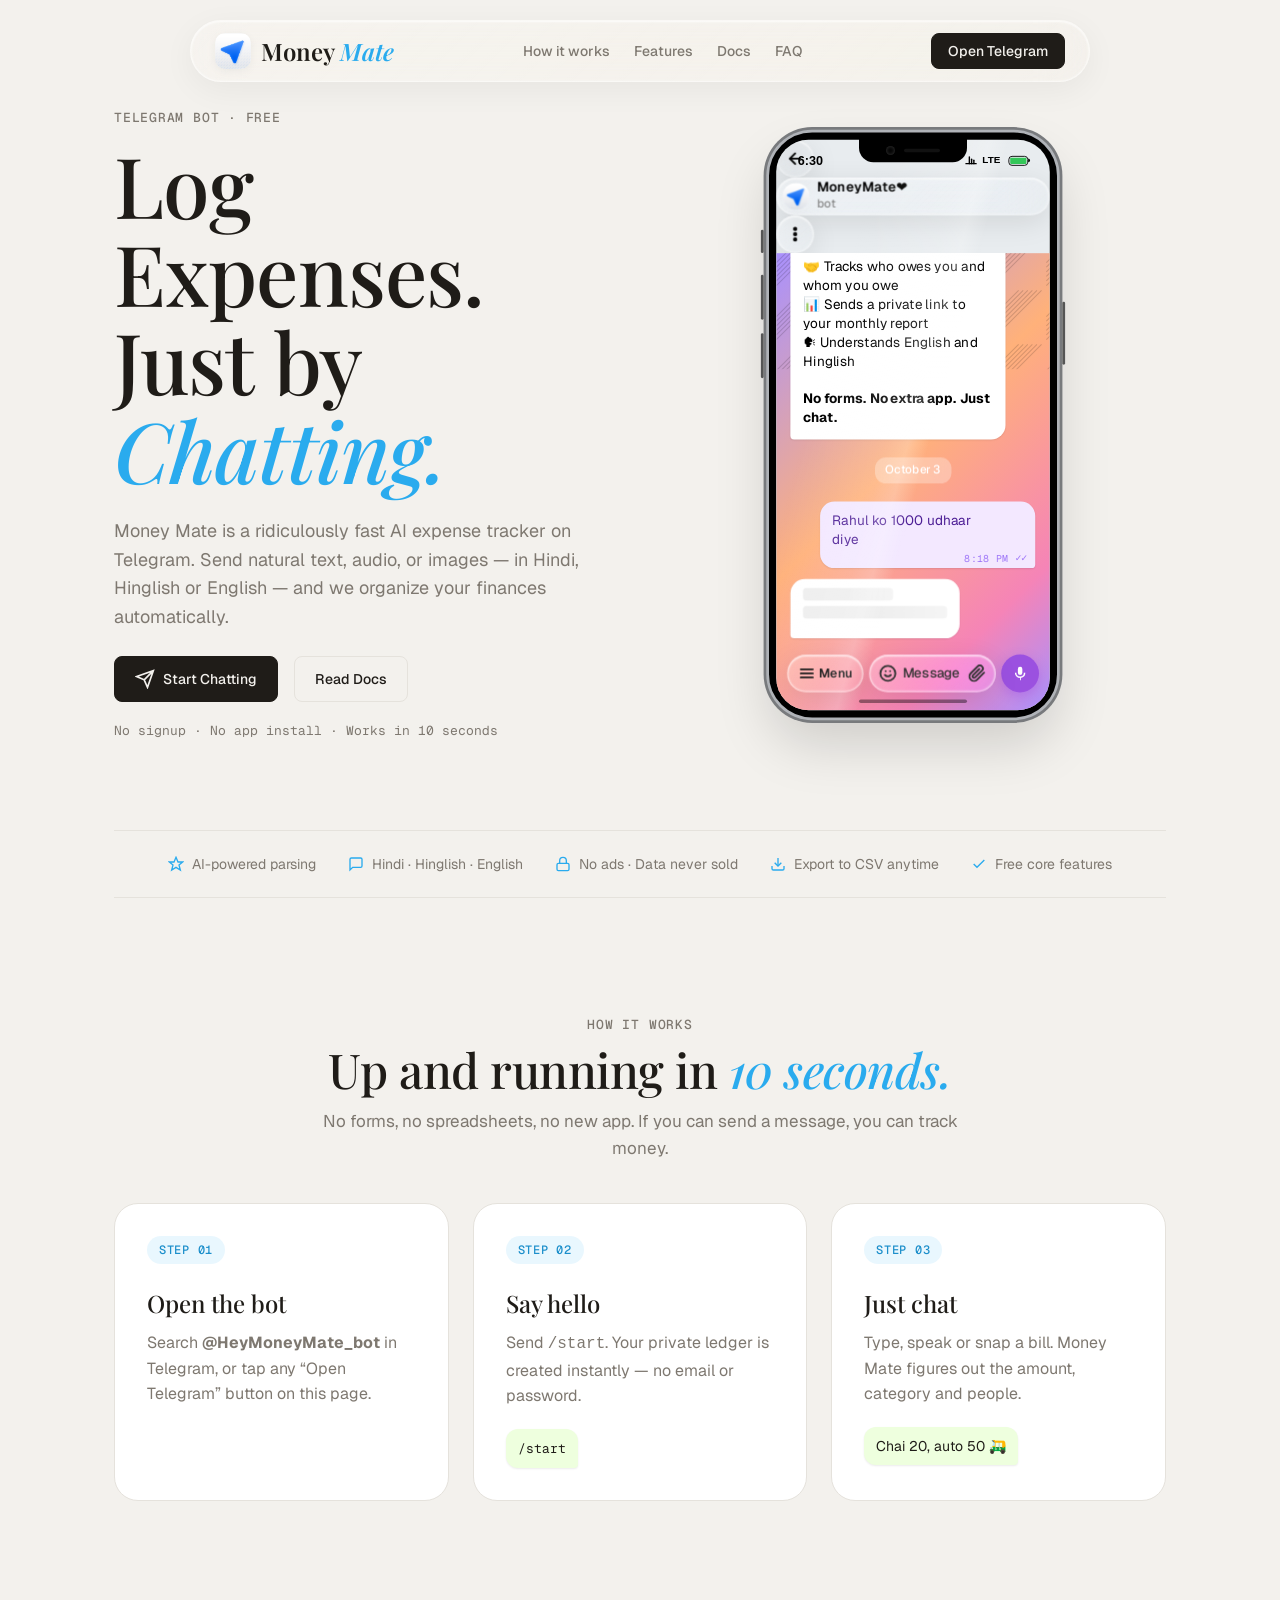
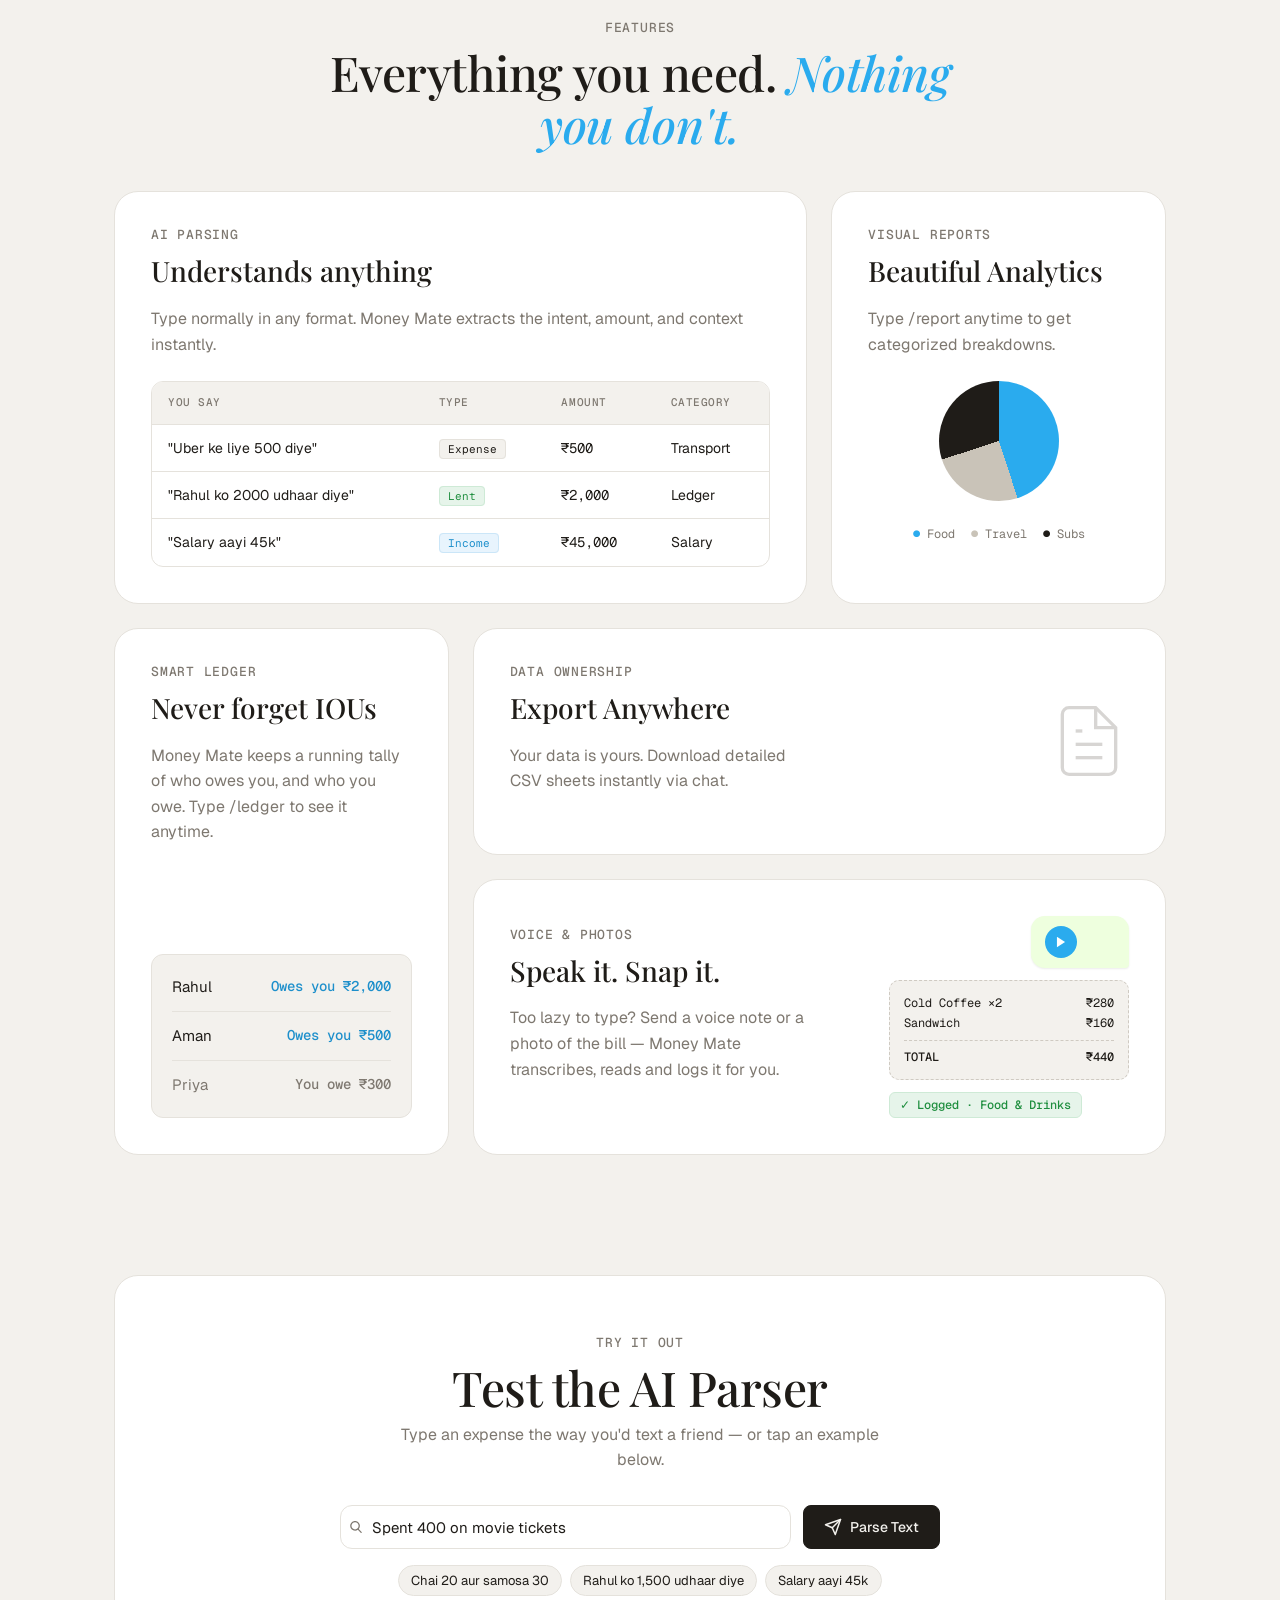
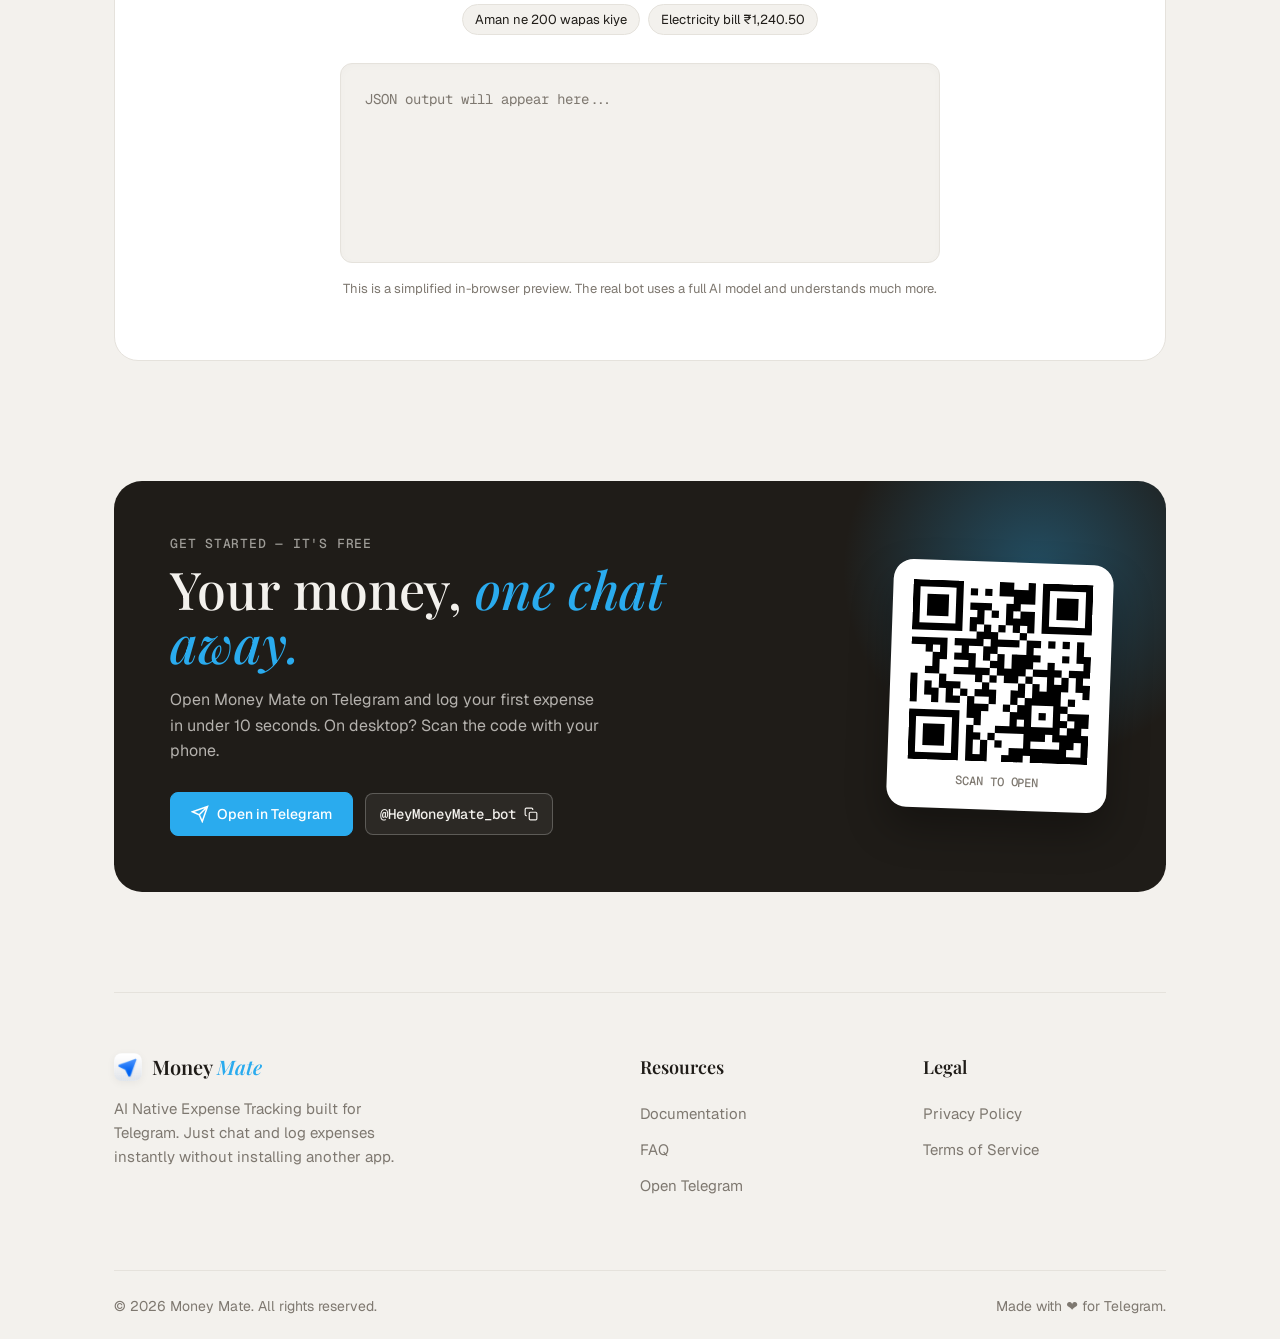
==== commit d3a7bdaf: "style: increase transparency for better glass refraction" ====
--- a/index.html
+++ b/index.html
@@ -114,16 +114,16 @@
 .ios-notification .ios-text span { font-size: 13px; color: #333; line-height: 1.2; font-family: -apple-system, system-ui, sans-serif; }
 
 /* Floating Header & Bottom Bar */
-.floating-circle { width: 42px; height: 42px; border-radius: 50%; display: flex; justify-content: center; align-items: center; color: #000; background: linear-gradient(135deg, rgba(255,255,255,0.7) 0%, rgba(255,255,255,0.3) 100%); backdrop-filter: blur(20px) saturate(160%); -webkit-backdrop-filter: blur(20px) saturate(160%); border: 1px solid rgba(255, 255, 255, 0.4); box-shadow: 0 8px 32px 0 rgba(0, 0, 0, 0.1), inset 0 1px 2px rgba(255, 255, 255, 0.8), inset 0 -1px 2px rgba(255, 255, 255, 0.2); }
-.floating-pill { flex: 1; height: 42px; border-radius: 21px; display: flex; align-items: center; padding: 4px 12px 4px 6px; gap: 8px; cursor: pointer; background: linear-gradient(135deg, rgba(255,255,255,0.7) 0%, rgba(255,255,255,0.3) 100%); backdrop-filter: blur(20px) saturate(160%); -webkit-backdrop-filter: blur(20px) saturate(160%); border: 1px solid rgba(255, 255, 255, 0.4); box-shadow: 0 8px 32px 0 rgba(0, 0, 0, 0.1), inset 0 1px 2px rgba(255, 255, 255, 0.8), inset 0 -1px 2px rgba(255, 255, 255, 0.2); }
+.floating-circle { width: 42px; height: 42px; border-radius: 50%; display: flex; justify-content: center; align-items: center; color: #000; background: linear-gradient(135deg, rgba(255,255,255,0.3) 0%, rgba(255,255,255,0.1) 100%); backdrop-filter: blur(24px) saturate(180%); -webkit-backdrop-filter: blur(24px) saturate(180%); border: 1px solid rgba(255, 255, 255, 0.4); box-shadow: 0 8px 32px 0 rgba(0, 0, 0, 0.1), inset 0 1px 2px rgba(255, 255, 255, 0.8), inset 0 -1px 2px rgba(255, 255, 255, 0.2); }
+.floating-pill { flex: 1; height: 42px; border-radius: 21px; display: flex; align-items: center; padding: 4px 12px 4px 6px; gap: 8px; cursor: pointer; background: linear-gradient(135deg, rgba(255,255,255,0.3) 0%, rgba(255,255,255,0.1) 100%); backdrop-filter: blur(24px) saturate(180%); -webkit-backdrop-filter: blur(24px) saturate(180%); border: 1px solid rgba(255, 255, 255, 0.4); box-shadow: 0 8px 32px 0 rgba(0, 0, 0, 0.1), inset 0 1px 2px rgba(255, 255, 255, 0.8), inset 0 -1px 2px rgba(255, 255, 255, 0.2); }
 .floating-pill img { width: 30px; height: 30px; border-radius: 50%; object-fit: cover; }
 .floating-pill-text { display: flex; flex-direction: column; justify-content: center; }
 .floating-pill-text b { font-size: 15px; color: #000; line-height: 1.1; font-weight: 600; }
 .floating-pill-text small { font-size: 13px; color: #888; font-weight: 500; }
 
 .telegram-bottom-floating { position: absolute; bottom: 20px; left: 12px; right: 12px; z-index: 10; display: flex; gap: 6px; align-items: center; }
-.menu-btn { height: 42px; padding: 0 12px; border-radius: 21px; display: flex; align-items: center; gap: 4px; color: #000; font-weight: 600; font-size: 14px; cursor: pointer; flex-shrink: 0; background: linear-gradient(135deg, rgba(255,255,255,0.6) 0%, rgba(255,255,255,0.2) 100%); backdrop-filter: blur(20px) saturate(160%); -webkit-backdrop-filter: blur(20px) saturate(160%); border: 1px solid rgba(255, 255, 255, 0.5); box-shadow: 0 8px 32px 0 rgba(0, 0, 0, 0.1), inset 0 1px 2px rgba(255, 255, 255, 0.9), inset 0 -1px 2px rgba(255, 255, 255, 0.3); }
-.chat-input-field { flex: 1; height: 42px; min-width: 0; border-radius: 21px; display: flex; align-items: center; padding: 0 10px; gap: 6px; color: #333; font-size: 15px; font-weight: 500; background: linear-gradient(135deg, rgba(255,255,255,0.6) 0%, rgba(255,255,255,0.2) 100%); backdrop-filter: blur(20px) saturate(160%); -webkit-backdrop-filter: blur(20px) saturate(160%); border: 1px solid rgba(255, 255, 255, 0.5); box-shadow: 0 8px 32px 0 rgba(0, 0, 0, 0.1), inset 0 1px 2px rgba(255, 255, 255, 0.9), inset 0 -1px 2px rgba(255, 255, 255, 0.3); }
+.menu-btn { height: 42px; padding: 0 12px; border-radius: 21px; display: flex; align-items: center; gap: 4px; color: #000; font-weight: 600; font-size: 14px; cursor: pointer; flex-shrink: 0; background: linear-gradient(135deg, rgba(255,255,255,0.3) 0%, rgba(255,255,255,0.1) 100%); backdrop-filter: blur(24px) saturate(180%); -webkit-backdrop-filter: blur(24px) saturate(180%); border: 1px solid rgba(255, 255, 255, 0.5); box-shadow: 0 8px 32px 0 rgba(0, 0, 0, 0.1), inset 0 1px 2px rgba(255, 255, 255, 0.9), inset 0 -1px 2px rgba(255, 255, 255, 0.3); }
+.chat-input-field { flex: 1; height: 42px; min-width: 0; border-radius: 21px; display: flex; align-items: center; padding: 0 10px; gap: 6px; color: #333; font-size: 15px; font-weight: 500; background: linear-gradient(135deg, rgba(255,255,255,0.3) 0%, rgba(255,255,255,0.1) 100%); backdrop-filter: blur(24px) saturate(180%); -webkit-backdrop-filter: blur(24px) saturate(180%); border: 1px solid rgba(255, 255, 255, 0.5); box-shadow: 0 8px 32px 0 rgba(0, 0, 0, 0.1), inset 0 1px 2px rgba(255, 255, 255, 0.9), inset 0 -1px 2px rgba(255, 255, 255, 0.3); }
 .mic-btn { width: 42px; height: 42px; min-width: 42px; flex-shrink: 0; border-radius: 50%; background: #9b51e0; display: flex; justify-content: center; align-items: center; color: #fff; box-shadow: 0 4px 12px rgba(155, 81, 224, 0.4); cursor: pointer; }
 
 /* Chat UI */
--- a/assets/css/styles.css
+++ b/assets/css/styles.css
@@ -39,10 +39,10 @@
   display: flex; justify-content: space-between; align-items: center; gap: 16px; 
   padding: 12px 24px; position: fixed; top: 20px; left: 50%; transform: translateX(-50%); z-index: 100;
   width: calc(100% - 32px); max-width: 900px; border-radius: 99px;
-  background: linear-gradient(135deg, rgba(255,255,255,0.7) 0%, rgba(255,255,255,0.4) 100%);
-  backdrop-filter: blur(30px) saturate(200%); -webkit-backdrop-filter: blur(30px) saturate(200%);
-  border: 1px solid rgba(255, 255, 255, 0.8);
-  box-shadow: 0 8px 32px 0 rgba(0, 0, 0, 0.05), inset 0 1px 2px rgba(255, 255, 255, 0.9), inset 0 -1px 2px rgba(255, 255, 255, 0.4);
+  background: linear-gradient(135deg, rgba(255,255,255,0.2) 0%, rgba(255,255,255,0.05) 100%);
+  backdrop-filter: blur(24px) saturate(180%); -webkit-backdrop-filter: blur(24px) saturate(180%);
+  border: 1px solid rgba(255, 255, 255, 0.5);
+  box-shadow: 0 8px 32px 0 rgba(0, 0, 0, 0.05), inset 0 1px 2px rgba(255, 255, 255, 0.8), inset 0 -1px 2px rgba(255, 255, 255, 0.2);
 }
 body.subpage nav.site-nav { margin-bottom: 60px; }
 .brand { display: flex; align-items: center; gap: 10px; font: 600 24px/1 var(--display); letter-spacing: 0; text-decoration: none; color: var(--fg); }
@@ -54,7 +54,7 @@
 .nav-links a[aria-current="page"] { text-decoration: underline; text-decoration-color: var(--accent); text-underline-offset: 6px; text-decoration-thickness: 2px; }
 .nav-actions { display: flex; align-items: center; gap: 10px; }
 
-.nav-toggle { display: none; width: 42px; height: 42px; border-radius: 10px; border: 1px solid var(--line); background: rgba(255,255,255,0.5); cursor: pointer; padding: 0; flex-direction: column; align-items: center; justify-content: center; gap: 5px; }
+.nav-toggle { display: none; width: 42px; height: 42px; border-radius: 10px; border: 1px solid rgba(255,255,255,0.5); background: rgba(255,255,255,0.2); cursor: pointer; padding: 0; flex-direction: column; align-items: center; justify-content: center; gap: 5px; }
 .nav-toggle span { display: block; width: 18px; height: 2px; background: var(--fg); border-radius: 2px; transition: transform 0.25s, opacity 0.2s; }
 .nav-toggle[aria-expanded="true"] span:nth-child(1) { transform: translateY(7px) rotate(45deg); }
 .nav-toggle[aria-expanded="true"] span:nth-child(2) { opacity: 0; }
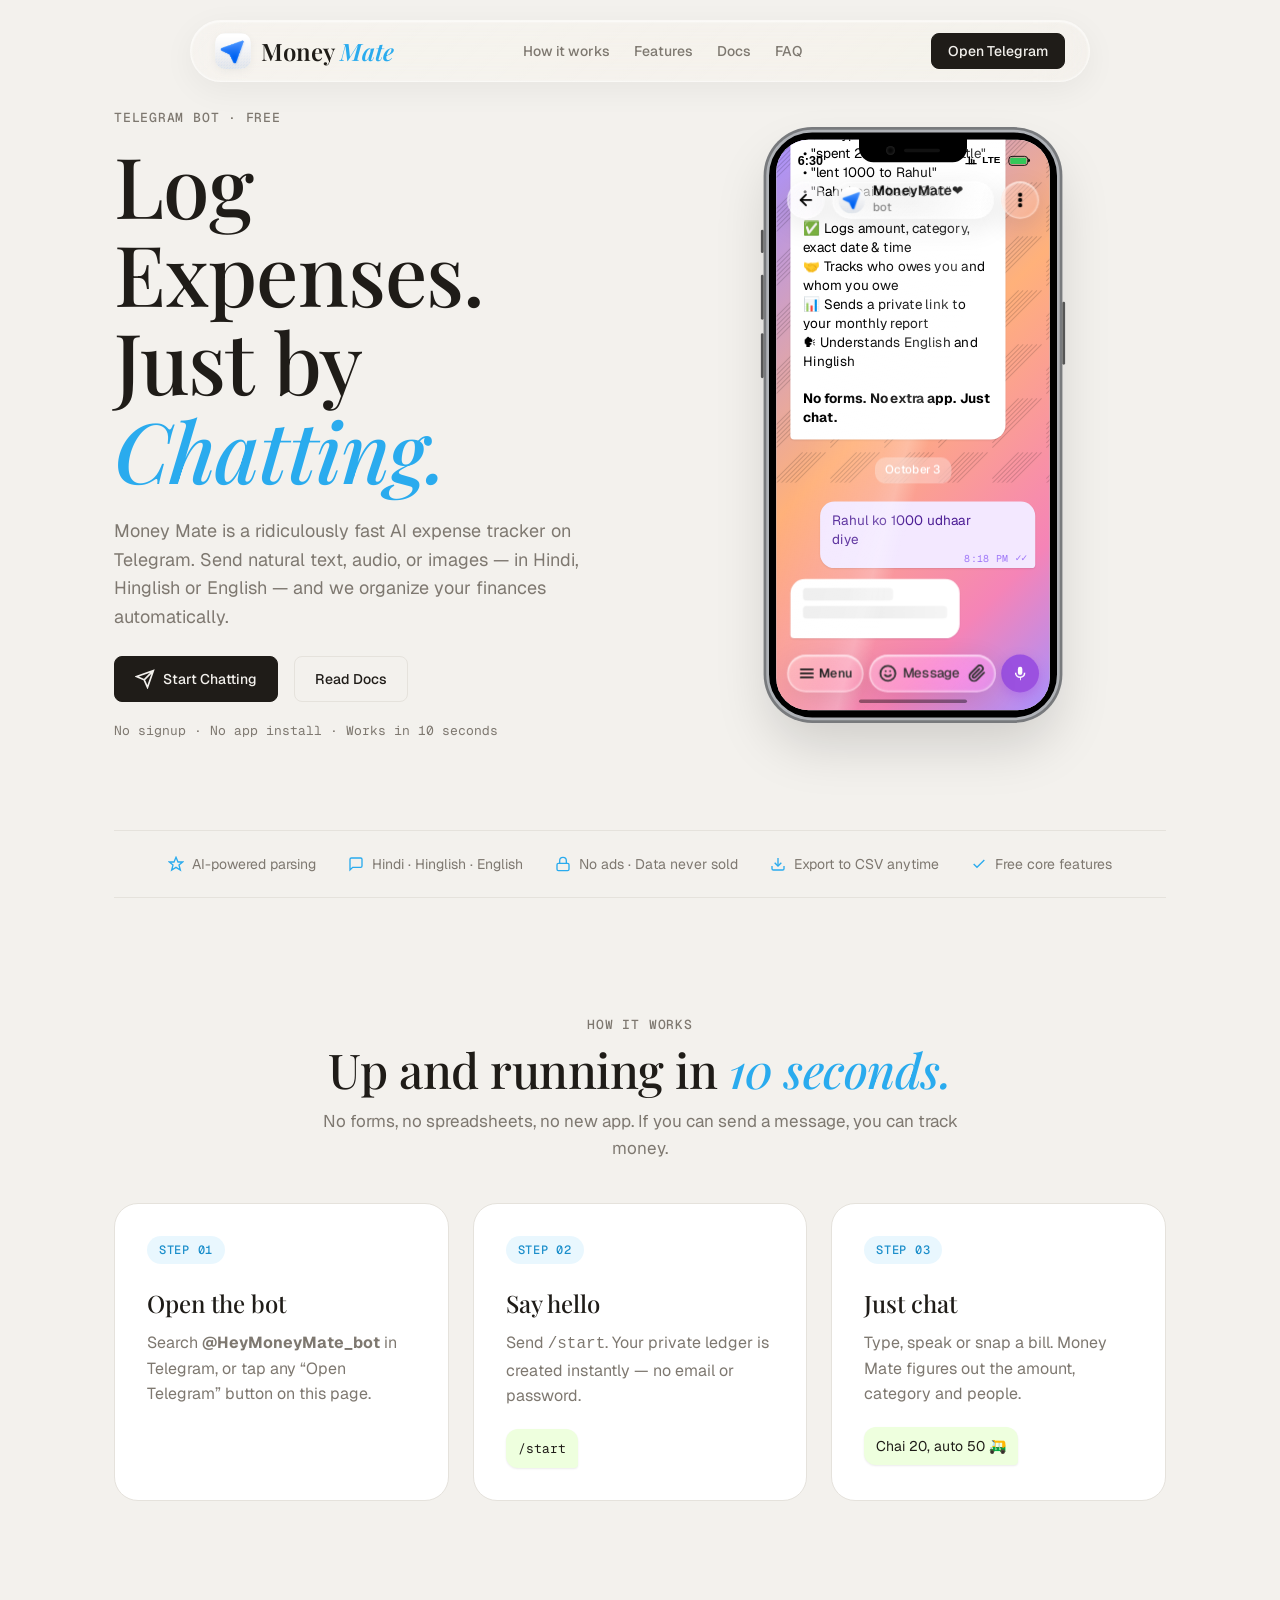
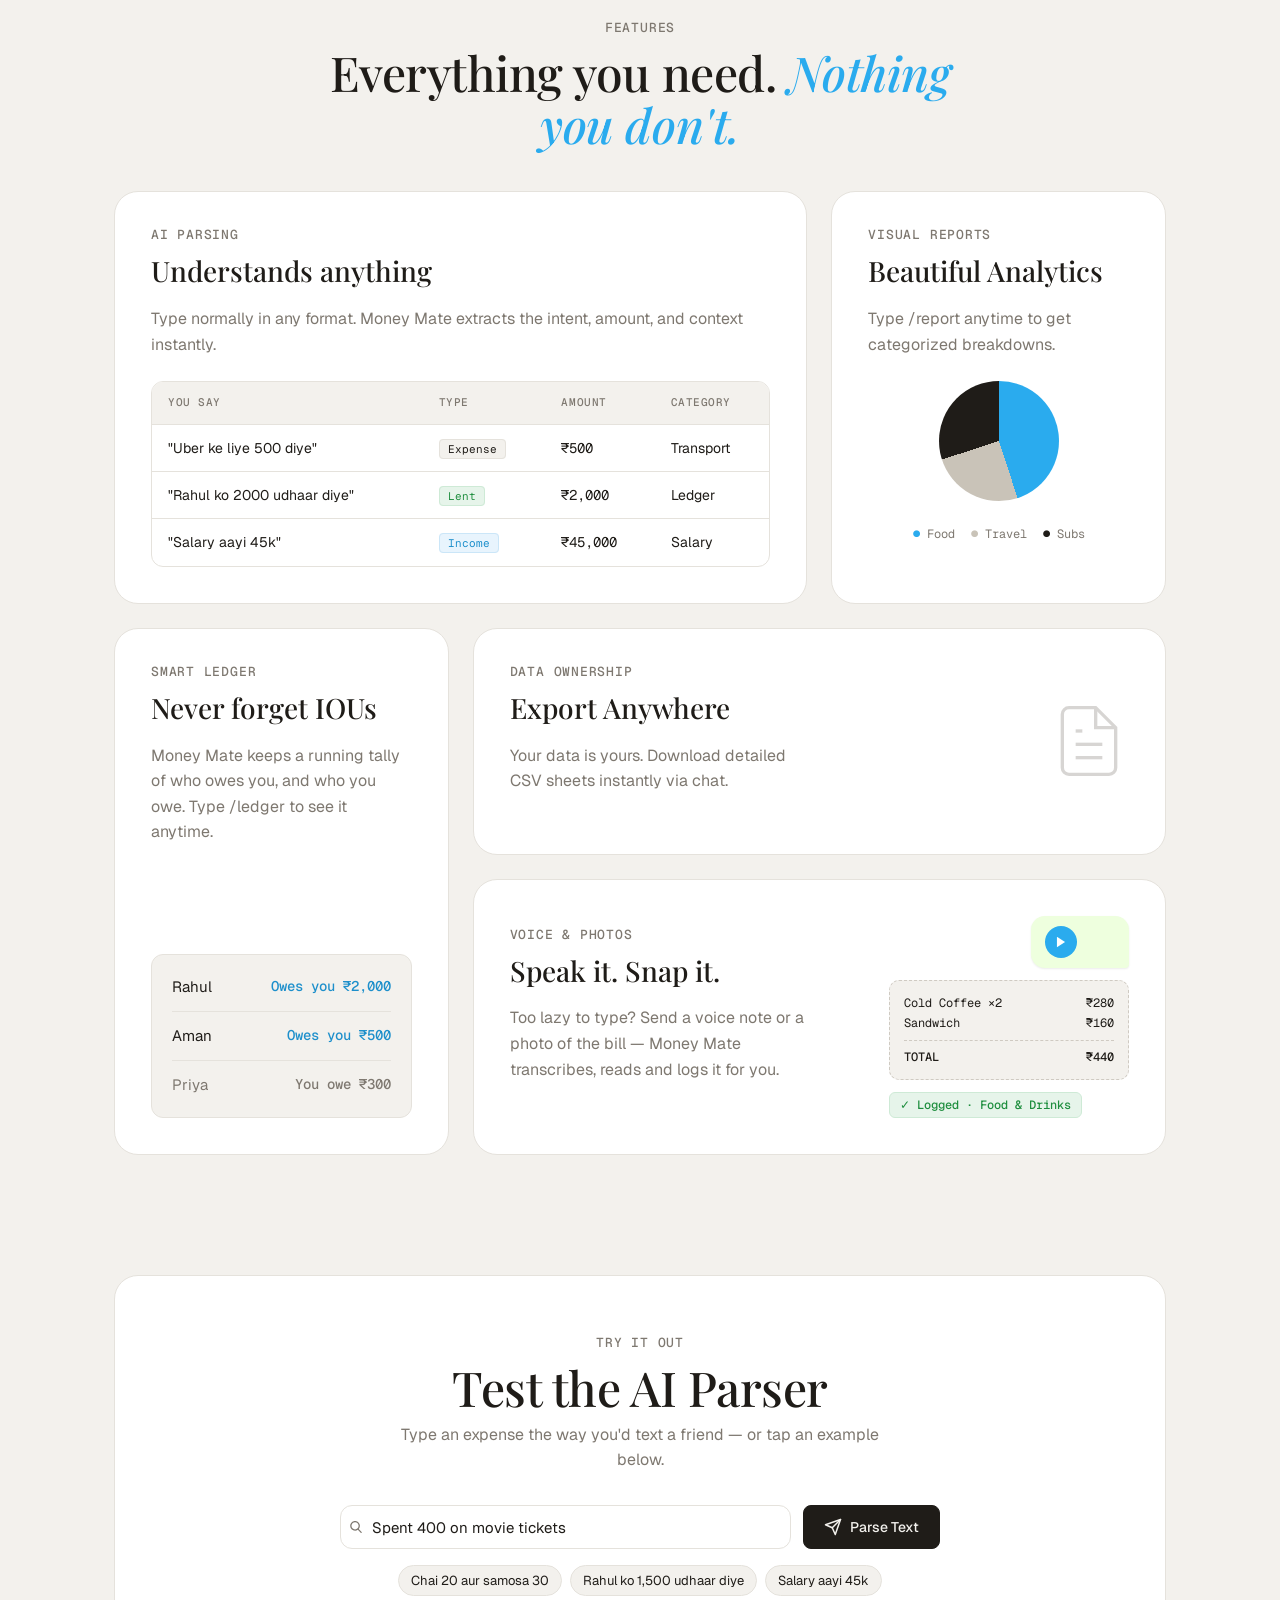
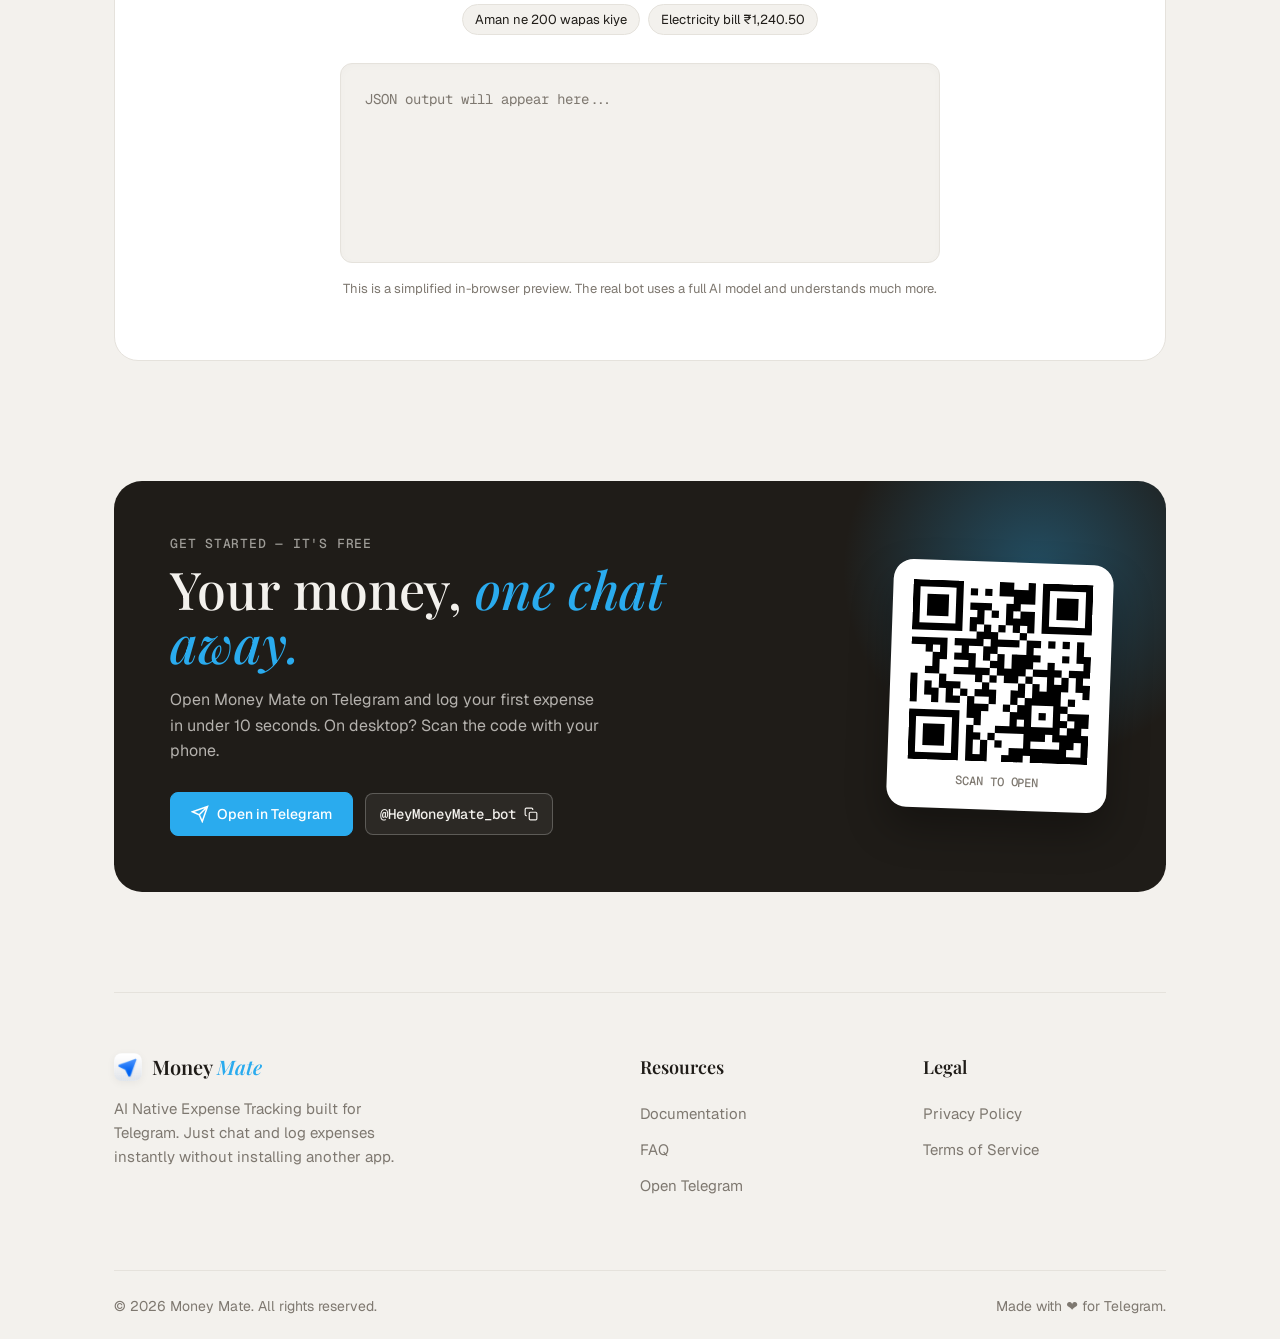
==== commit dfcb6590: "fix: restore missing .telegram-header-floating class" ====
--- a/index.html
+++ b/index.html
@@ -114,6 +114,7 @@
 .ios-notification .ios-text span { font-size: 13px; color: #333; line-height: 1.2; font-family: -apple-system, system-ui, sans-serif; }
 
 /* Floating Header & Bottom Bar */
+.telegram-header-floating { position: absolute; top: 46px; left: 12px; right: 12px; z-index: 10; display: flex; gap: 8px; align-items: center; justify-content: space-between; }
 .floating-circle { width: 42px; height: 42px; border-radius: 50%; display: flex; justify-content: center; align-items: center; color: #000; background: linear-gradient(135deg, rgba(255,255,255,0.3) 0%, rgba(255,255,255,0.1) 100%); backdrop-filter: blur(24px) saturate(180%); -webkit-backdrop-filter: blur(24px) saturate(180%); border: 1px solid rgba(255, 255, 255, 0.4); box-shadow: 0 8px 32px 0 rgba(0, 0, 0, 0.1), inset 0 1px 2px rgba(255, 255, 255, 0.8), inset 0 -1px 2px rgba(255, 255, 255, 0.2); }
 .floating-pill { flex: 1; height: 42px; border-radius: 21px; display: flex; align-items: center; padding: 4px 12px 4px 6px; gap: 8px; cursor: pointer; background: linear-gradient(135deg, rgba(255,255,255,0.3) 0%, rgba(255,255,255,0.1) 100%); backdrop-filter: blur(24px) saturate(180%); -webkit-backdrop-filter: blur(24px) saturate(180%); border: 1px solid rgba(255, 255, 255, 0.4); box-shadow: 0 8px 32px 0 rgba(0, 0, 0, 0.1), inset 0 1px 2px rgba(255, 255, 255, 0.8), inset 0 -1px 2px rgba(255, 255, 255, 0.2); }
 .floating-pill img { width: 30px; height: 30px; border-radius: 50%; object-fit: cover; }
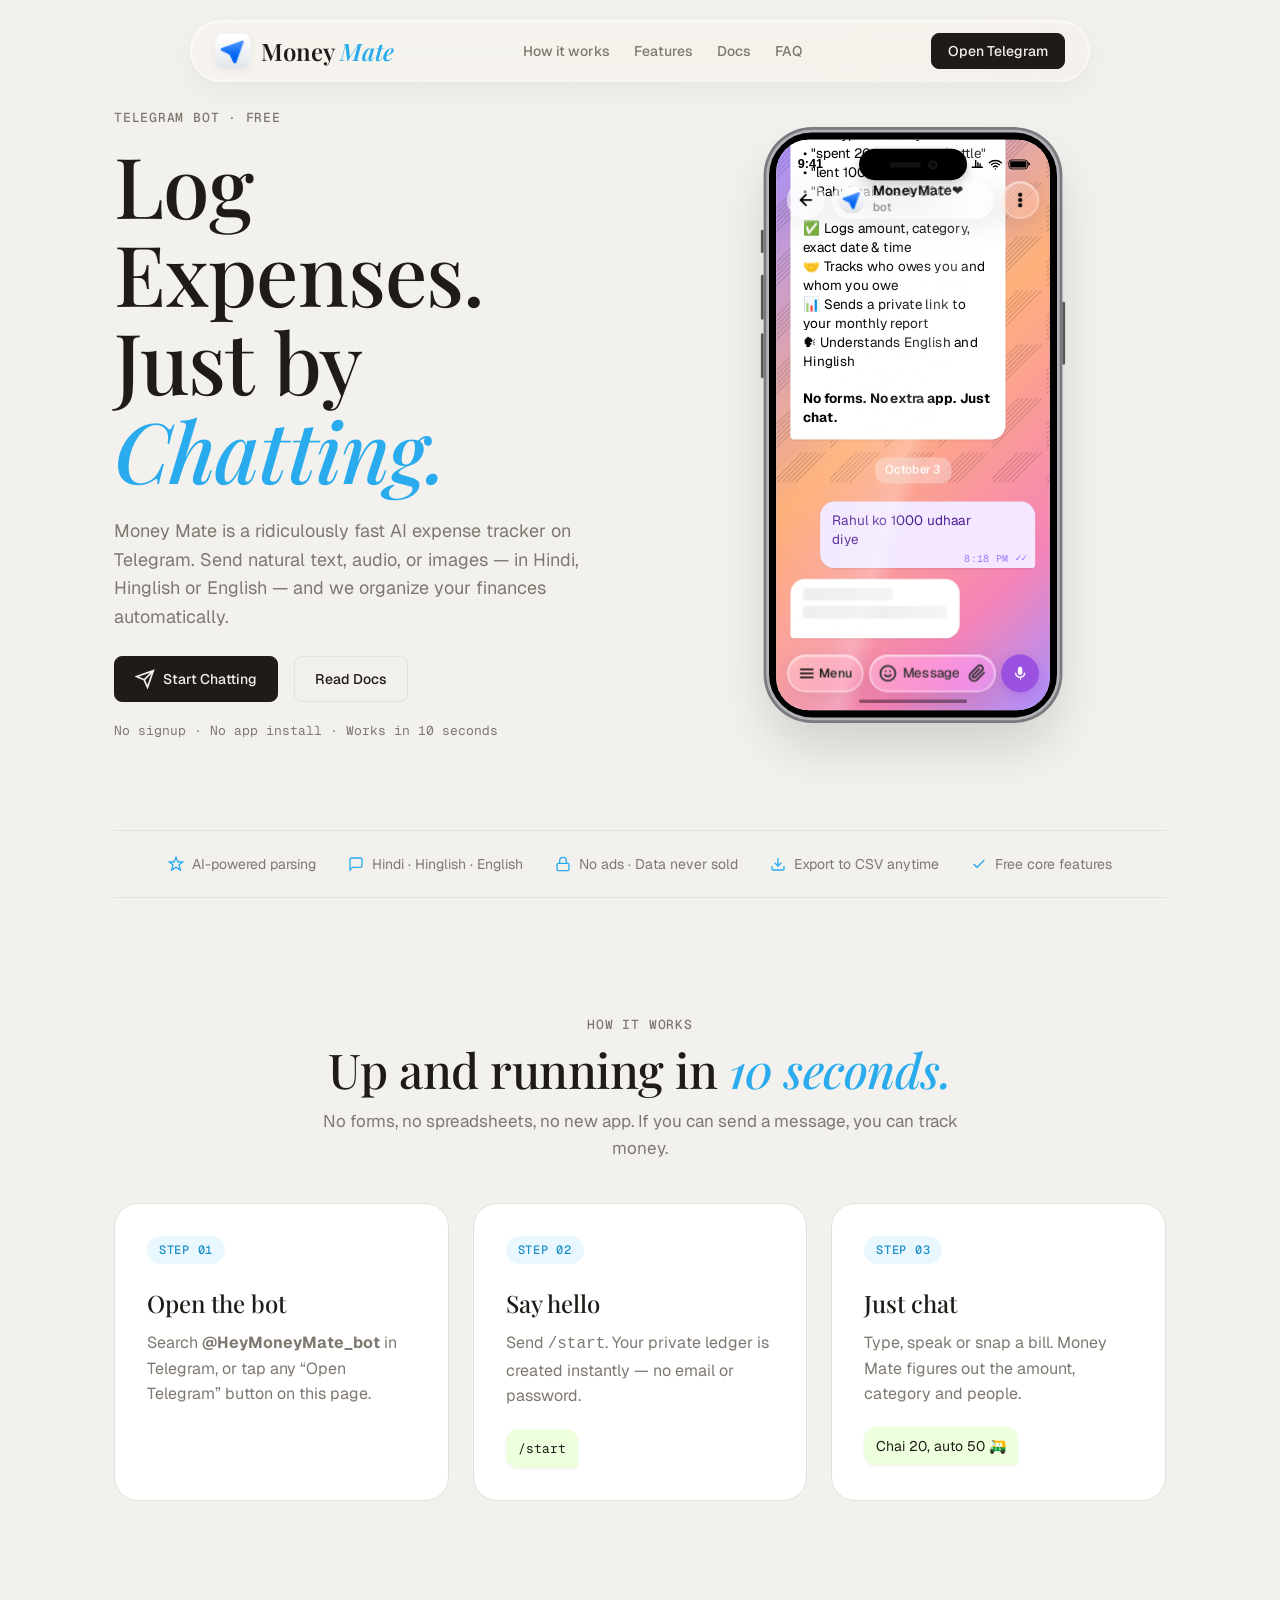
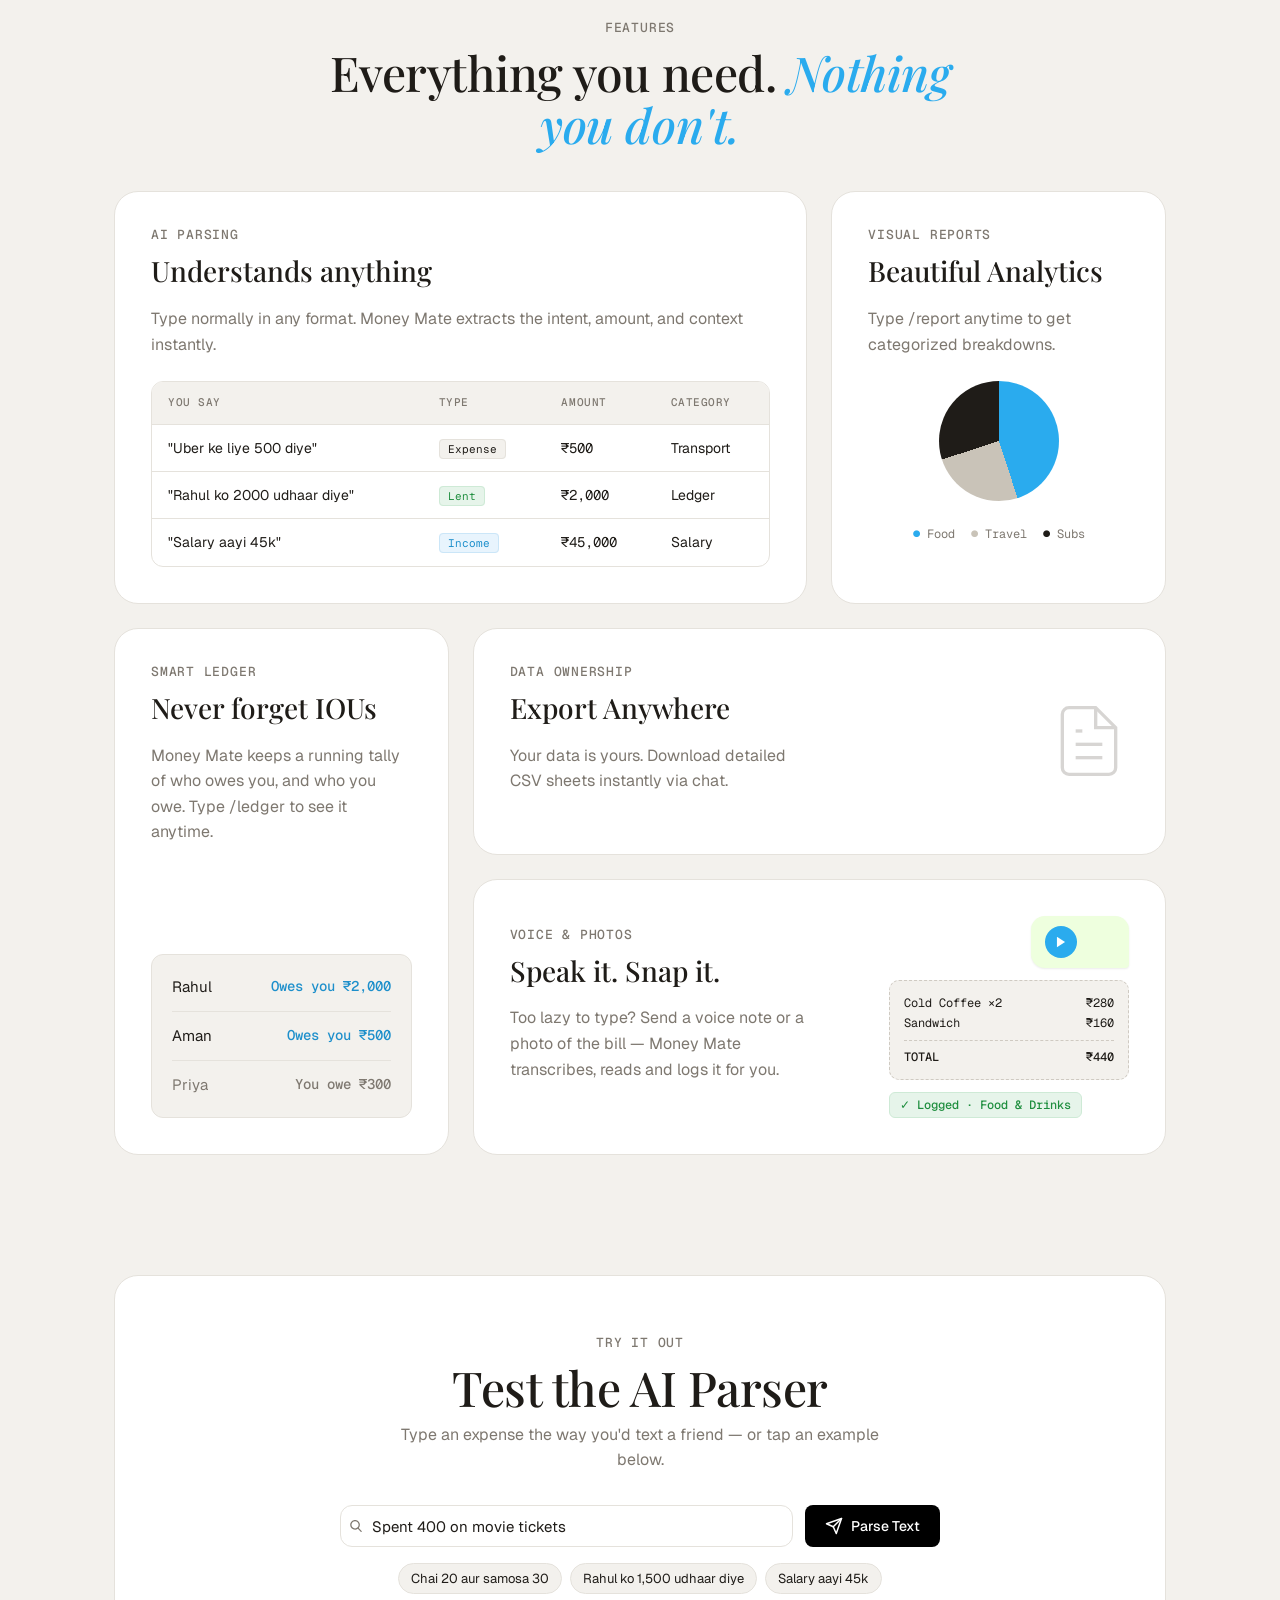
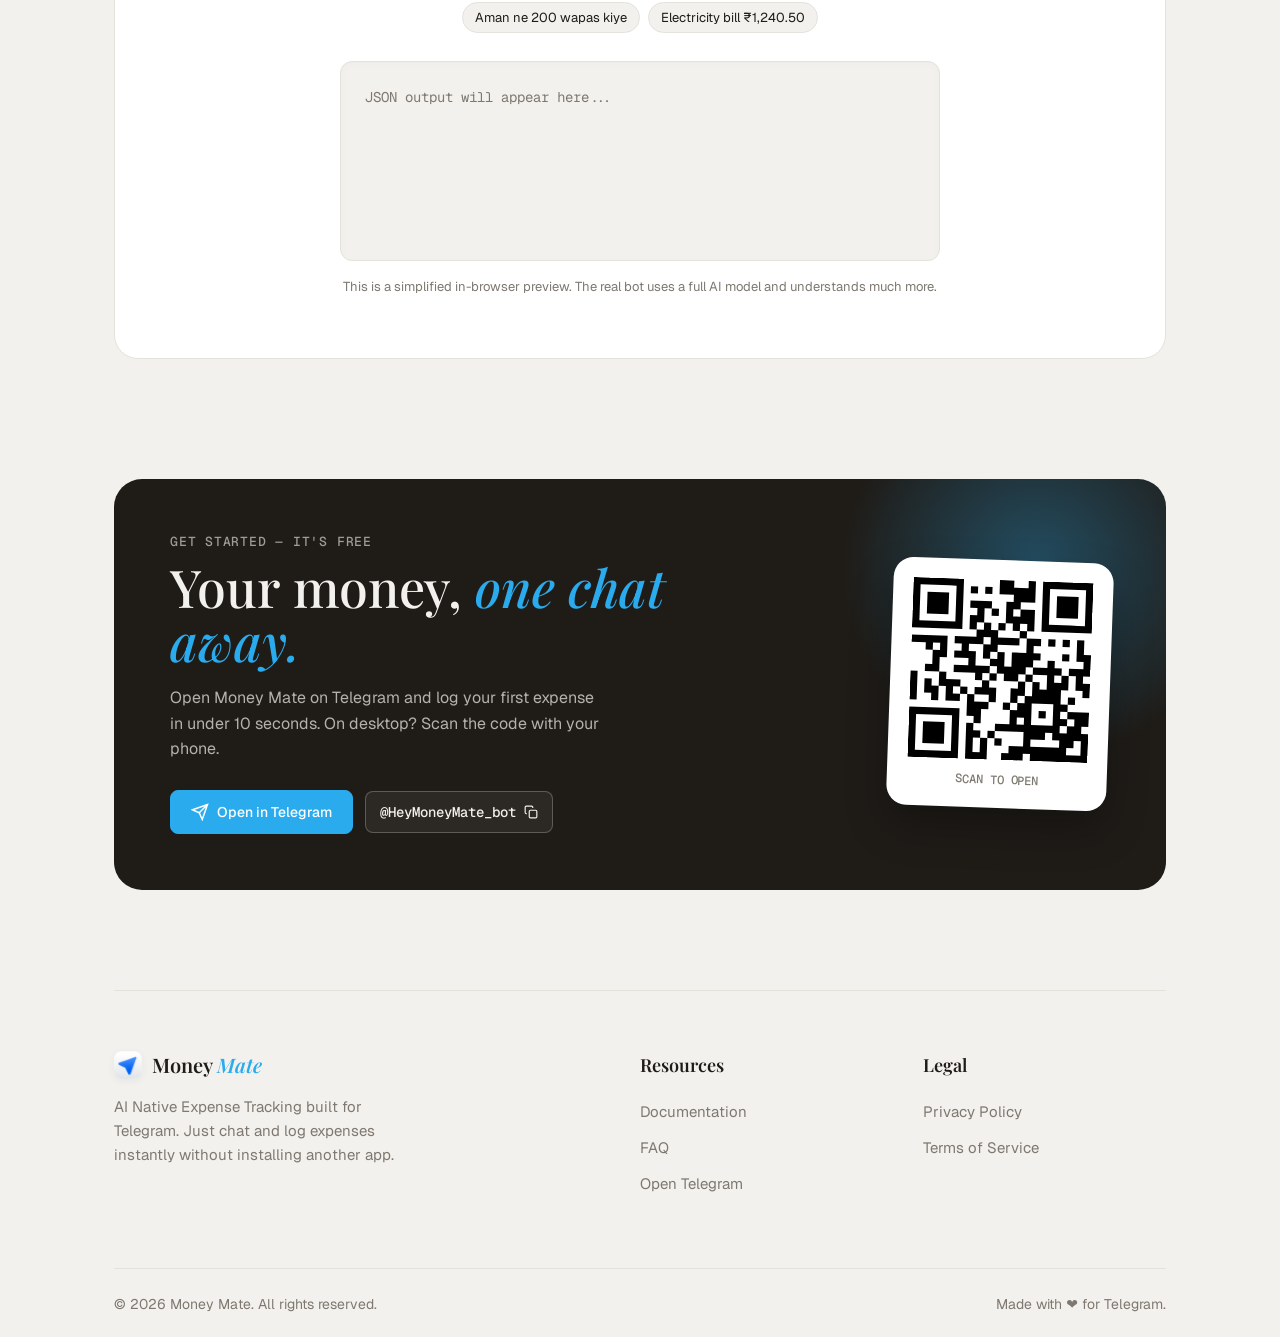
==== commit 4d7809b0: "feat: add bencho-inspired micro-interactions (dynamic island, mic pulse, btn shimmer)" ====
--- a/index.html
+++ b/index.html
@@ -90,28 +90,32 @@
 .volume-bar { width: 100%; height: 50%; background: #fff; transition: height 0.2s; }
 .silent-hud { position: absolute; top: 0px; left: 50%; transform: translateX(-50%) translateY(-20px) scale(0.9); opacity: 0; background: rgba(20,20,20,0.85); backdrop-filter: blur(12px); -webkit-backdrop-filter: blur(12px); padding: 8px 16px; border-radius: 20px; display: flex; align-items: center; gap: 8px; color: #fff; font-size: 13px; font-weight: 500; z-index: 40; transition: all 0.3s cubic-bezier(0.175, 0.885, 0.32, 1.275); pointer-events: none; box-shadow: 0 4px 12px rgba(0,0,0,0.2); font-family: -apple-system, sans-serif; white-space: nowrap; }
 .silent-hud.show { transform: translateX(-50%) translateY(32px) scale(1); opacity: 1; }
-.iphone-notch { position: absolute; top: -1px; left: 50%; transform: translateX(-50%); width: 120px; height: 26px; background: #000; border-radius: 0 0 16px 16px; display: flex; justify-content: center; align-items: center; gap: 10px; z-index: 50; }
+.dynamic-island { position: absolute; top: 10px; left: 50%; transform: translateX(-50%); width: 120px; height: 35px; background: #000; border-radius: 24px; display: flex; justify-content: center; align-items: center; z-index: 90; transition: all 0.4s cubic-bezier(0.175, 0.885, 0.32, 1.275); overflow: hidden; box-shadow: 0 4px 12px rgba(0,0,0,0.2); }
+.di-hardware { display: flex; justify-content: center; align-items: center; gap: 8px; width: 100%; transition: opacity 0.3s; position: absolute; }
 .iphone-camera { width: 10px; height: 10px; border-radius: 50%; background: #050505; box-shadow: inset 0 0 4px rgba(255,255,255,0.2); }
-.iphone-speaker { width: 40px; height: 4px; border-radius: 2px; background: #111; }
+.iphone-speaker { width: 35px; height: 6px; border-radius: 3px; background: #111; }
 .iphone-screen { width: 100%; height: 100%; border-radius: 36px; overflow: hidden; background: #e8ecef; display: flex; flex-direction: column; position: relative; }
 .iphone-glare { position: absolute; top: 0; left: 0; width: 100%; height: 100%; border-radius: 36px; background: linear-gradient(105deg, rgba(255,255,255,0) 25%, rgba(255,255,255,0.15) 45%, rgba(255,255,255,0.25) 50%, rgba(255,255,255,0) 55%); pointer-events: none; z-index: 30; overflow: hidden; }
 .telegram-app { width: 100%; height: 100%; position: relative; display: flex; flex-direction: column; }
 .home-indicator { width: 120px; height: 4px; background: rgba(0,0,0,0.4); border-radius: 4px; position: absolute; bottom: 8px; left: 50%; transform: translateX(-50%); z-index: 50; }
 /* iOS Status Bar */
-.ios-status-bar { position: absolute; top: 0; left: 0; width: 100%; padding: 12px 24px 0; display: flex; justify-content: space-between; align-items: center; z-index: 60; color: #000; font-family: -apple-system, BlinkMacSystemFont, sans-serif; font-weight: 600; font-size: 14px; pointer-events: none; }
+.ios-status-bar { position: absolute; top: 0; left: 0; width: 100%; padding: 16px 24px 0; display: flex; justify-content: space-between; align-items: center; z-index: 60; color: #000; font-family: -apple-system, BlinkMacSystemFont, sans-serif; font-weight: 600; font-size: 14px; pointer-events: none; }
 .ios-status-bar .ios-icons { display: flex; align-items: center; gap: 5px; }
 .ios-signal, .ios-wifi { width: 15px; height: 15px; }
 .ios-battery { width: 22px; height: 11px; border: 1px solid currentColor; border-radius: 4px; padding: 1px; position: relative; margin-left: 2px; }
 .ios-battery::after { content: ''; position: absolute; right: -3px; top: 2px; width: 2px; height: 4px; background: currentColor; border-radius: 0 2px 2px 0; }
 .ios-battery-level { height: 100%; background: currentColor; border-radius: 1px; width: 100%; transition: width 1s, background 0.3s; }
 
-/* iOS Notification */
-.ios-notification { position: absolute; top: -100px; left: 50%; transform: translateX(-50%); width: 92%; background: rgba(255,255,255,0.8); backdrop-filter: blur(16px); -webkit-backdrop-filter: blur(16px); border-radius: 20px; padding: 12px; display: flex; align-items: center; gap: 12px; box-shadow: 0 8px 24px rgba(0,0,0,0.12); z-index: 100; transition: top 0.5s cubic-bezier(0.175, 0.885, 0.32, 1.275); pointer-events: none; }
-.ios-notification.show { top: 12px; }
-.ios-notification img { width: 38px; height: 38px; border-radius: 8px; }
-.ios-notification .ios-text { display: flex; flex-direction: column; }
-.ios-notification .ios-text b { font-size: 14px; color: #000; line-height: 1.2; font-family: -apple-system, system-ui, sans-serif; margin-bottom: 2px; }
-.ios-notification .ios-text span { font-size: 13px; color: #333; line-height: 1.2; font-family: -apple-system, system-ui, sans-serif; }
+/* Dynamic Island Notification State */
+.di-content { display: flex; align-items: center; gap: 12px; opacity: 0; pointer-events: none; transition: opacity 0.3s; width: 100%; padding: 0 16px; position: absolute; top: 50%; transform: translateY(-50%); }
+.dynamic-island.notify { width: 92%; height: 70px; border-radius: 24px; background: #000; }
+.dynamic-island.notify .di-hardware { opacity: 0; }
+.dynamic-island.notify .di-content { opacity: 1; transition-delay: 0.15s; }
+.di-content img { width: 40px; height: 40px; border-radius: 10px; }
+.di-content .ios-text { display: flex; flex-direction: column; }
+.di-content .ios-text b { font-size: 14px; color: #fff; line-height: 1.2; font-family: -apple-system, system-ui, sans-serif; margin-bottom: 2px; }
+.di-content .ios-text span { font-size: 13px; color: #aaa; line-height: 1.2; font-family: -apple-system, system-ui, sans-serif; }
+
 
 /* Floating Header & Bottom Bar */
 .telegram-header-floating { position: absolute; top: 46px; left: 12px; right: 12px; z-index: 10; display: flex; gap: 8px; align-items: center; justify-content: space-between; }
@@ -125,7 +129,15 @@
 .telegram-bottom-floating { position: absolute; bottom: 20px; left: 12px; right: 12px; z-index: 10; display: flex; gap: 6px; align-items: center; }
 .menu-btn { height: 42px; padding: 0 12px; border-radius: 21px; display: flex; align-items: center; gap: 4px; color: #000; font-weight: 600; font-size: 14px; cursor: pointer; flex-shrink: 0; background: linear-gradient(135deg, rgba(255,255,255,0.3) 0%, rgba(255,255,255,0.1) 100%); backdrop-filter: blur(24px) saturate(180%); -webkit-backdrop-filter: blur(24px) saturate(180%); border: 1px solid rgba(255, 255, 255, 0.5); box-shadow: 0 8px 32px 0 rgba(0, 0, 0, 0.1), inset 0 1px 2px rgba(255, 255, 255, 0.9), inset 0 -1px 2px rgba(255, 255, 255, 0.3); }
 .chat-input-field { flex: 1; height: 42px; min-width: 0; border-radius: 21px; display: flex; align-items: center; padding: 0 10px; gap: 6px; color: #333; font-size: 15px; font-weight: 500; background: linear-gradient(135deg, rgba(255,255,255,0.3) 0%, rgba(255,255,255,0.1) 100%); backdrop-filter: blur(24px) saturate(180%); -webkit-backdrop-filter: blur(24px) saturate(180%); border: 1px solid rgba(255, 255, 255, 0.5); box-shadow: 0 8px 32px 0 rgba(0, 0, 0, 0.1), inset 0 1px 2px rgba(255, 255, 255, 0.9), inset 0 -1px 2px rgba(255, 255, 255, 0.3); }
-.mic-btn { width: 42px; height: 42px; min-width: 42px; flex-shrink: 0; border-radius: 50%; background: #9b51e0; display: flex; justify-content: center; align-items: center; color: #fff; box-shadow: 0 4px 12px rgba(155, 81, 224, 0.4); cursor: pointer; }
+.mic-btn { width: 42px; height: 42px; min-width: 42px; flex-shrink: 0; border-radius: 50%; background: #9b51e0; display: flex; justify-content: center; align-items: center; color: #fff; box-shadow: 0 4px 12px rgba(155, 81, 224, 0.4); cursor: pointer; transition: all 0.2s cubic-bezier(0.175, 0.885, 0.32, 1.275); }
+.mic-btn.recording { background: #ff3b30; box-shadow: 0 4px 20px rgba(255,59,48,0.5); transform: scale(1.15); animation: micPulse 1.5s infinite; }
+@keyframes micPulse { 0% { box-shadow: 0 0 0 0 rgba(255, 59, 48, 0.5); } 70% { box-shadow: 0 0 0 15px rgba(255, 59, 48, 0); } 100% { box-shadow: 0 0 0 0 rgba(255, 59, 48, 0); } }
+
+/* Generate Button Shimmer */
+.btn-generate { position: relative; overflow: hidden; background: #000; color: #fff; transition: transform 0.2s, box-shadow 0.2s; border: none; }
+.btn-generate:hover { transform: translateY(-2px); box-shadow: 0 6px 20px rgba(0,0,0,0.15); background: #000; color: #fff; }
+.btn-generate::after { content: ''; position: absolute; top: 0; left: -100%; width: 50%; height: 100%; background: linear-gradient(90deg, transparent, rgba(255,255,255,0.3), transparent); transform: skewX(-20deg); animation: shimmer 3s infinite; }
+@keyframes shimmer { 0% { left: -100%; } 20% { left: 200%; } 100% { left: 200%; } }
 
 /* Chat UI */
 .chat { flex: 1; display: flex; flex-direction: column; gap: 12px; padding: 100px 16px 80px; overflow-y: auto; overflow-x: hidden; scrollbar-width: none; background: linear-gradient(135deg, #a890fe 0%, #ffb17a 45%, #f584b7 80%, #a890fe 100%); position: relative; }
@@ -318,7 +330,7 @@
 
 /* ===== Responsive (homepage) ===== */
 @media (max-width: 900px) {
-  .hero { grid-template-columns: 1fr; text-align: center; padding-block: 32px 48px; }
+  .hero { grid-template-columns: 1fr; text-align: center; padding-block: 100px 48px; }
   .hero p { margin: 0 auto 24px; }
   .hero-ctas { justify-content: center; }
   .steps { grid-template-columns: 1fr; }
@@ -388,11 +400,22 @@
           <button type="button" class="iphone-btn vol-up" aria-label="Volume up (demo)"></button>
           <button type="button" class="iphone-btn vol-down" aria-label="Volume down (demo)"></button>
           <button type="button" class="iphone-btn power" aria-label="Power (demo)"></button>
-          <div class="iphone-notch">
-            <div class="iphone-camera"></div>
-            <div class="iphone-speaker"></div>
-          </div>
           <div class="iphone-screen">
+            <!-- Dynamic Island -->
+            <div class="dynamic-island" id="dynamic-island">
+              <div class="di-hardware">
+                <div class="iphone-speaker"></div>
+                <div class="iphone-camera"></div>
+              </div>
+              <div class="di-content">
+                <img src="assets/img/logo-128.png" alt="">
+                <div class="ios-text">
+                  <b>Money Mate</b>
+                  <span id="di-msg">Expense logged successfully.</span>
+                </div>
+              </div>
+            </div>
+            
             <!-- Dynamic iOS Status Bar -->
             <div class="ios-status-bar" id="ios-status-bar">
               <div class="ios-time" id="ios-time">9:41</div>
@@ -413,13 +436,7 @@
               <div class="volume-bar" id="volume-bar"></div>
             </div>
 
-            <div class="ios-notification" id="ios-noti">
-              <img src="assets/img/logo-128.png" alt="">
-              <div class="ios-text">
-                <b>Money Mate</b>
-                <span>Expense logged successfully</span>
-              </div>
-            </div>
+
             <div class="iphone-glare"></div>
             <div class="telegram-app">
               <div class="telegram-header-floating">
@@ -610,7 +627,7 @@
             </g>
           </svg>
         </label>
-        <button class="btn" type="submit" id="demo-btn">
+        <button class="btn btn-generate" type="submit" id="demo-btn">
           <svg xmlns="http://www.w3.org/2000/svg" width="18" height="18" viewBox="0 0 24 24" fill="none" stroke="currentColor" stroke-width="2" stroke-linecap="round" stroke-linejoin="round"><line x1="22" x2="11" y1="2" y2="13"></line><polygon points="22 2 15 22 11 13 2 9 22 2"></polygon></svg>
           Parse Text
         </button>
@@ -1090,14 +1107,37 @@
 
     triggerHaptic([80, 120, 80]);
 
-    // Show iOS notification
-    const noti = document.getElementById('ios-noti');
-    if (noti) {
-      noti.querySelector('span').innerText = 'Expense tracked via web preview';
-      noti.classList.add('show');
-      setTimeout(() => noti.classList.remove('show'), 3000);
+    // Show Dynamic Island Notification
+    const island = document.getElementById('dynamic-island');
+    if (island) {
+      const msgEl = document.getElementById('di-msg');
+      if (msgEl) msgEl.innerText = 'Expense tracked via web preview';
+      island.classList.add('notify');
+      setTimeout(() => island.classList.remove('notify'), 3000);
     }
   };
+
+  // --- Voice Note (Mic) Interaction ---
+  const micBtn = document.querySelector('.mic-btn');
+  if (micBtn) {
+    const startRecord = (e) => {
+      e.preventDefault();
+      micBtn.classList.add('recording');
+      triggerHaptic(50);
+    };
+    const stopRecord = (e) => {
+      e.preventDefault();
+      if(micBtn.classList.contains('recording')) {
+        micBtn.classList.remove('recording');
+        triggerHaptic(50);
+        showToast("Voice Note feature is available in the Telegram app!");
+      }
+    };
+    micBtn.addEventListener('mousedown', startRecord);
+    micBtn.addEventListener('touchstart', startRecord, { passive: false });
+    window.addEventListener('mouseup', stopRecord);
+    window.addEventListener('touchend', stopRecord, { passive: false });
+  }
 
   // --- Dynamic iOS Status Bar Logic ---
   function updateIosStatusBar() {
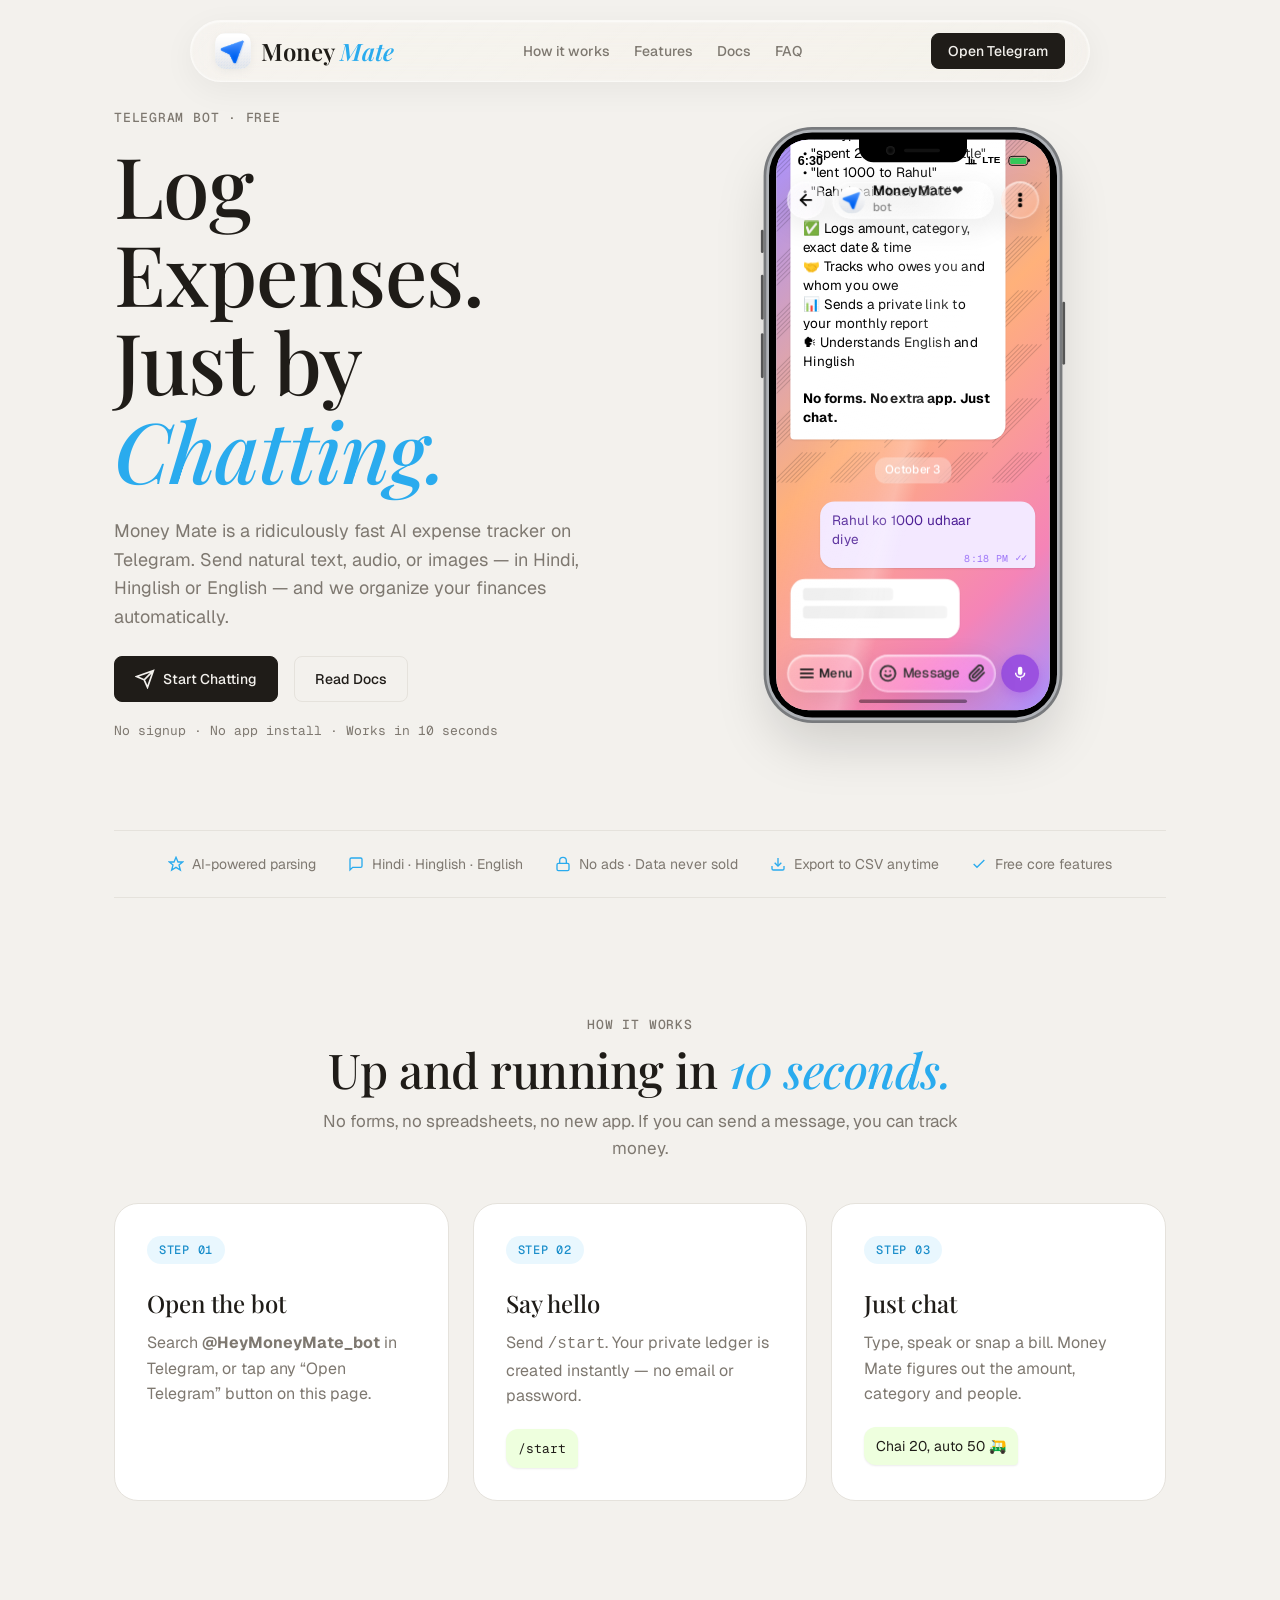
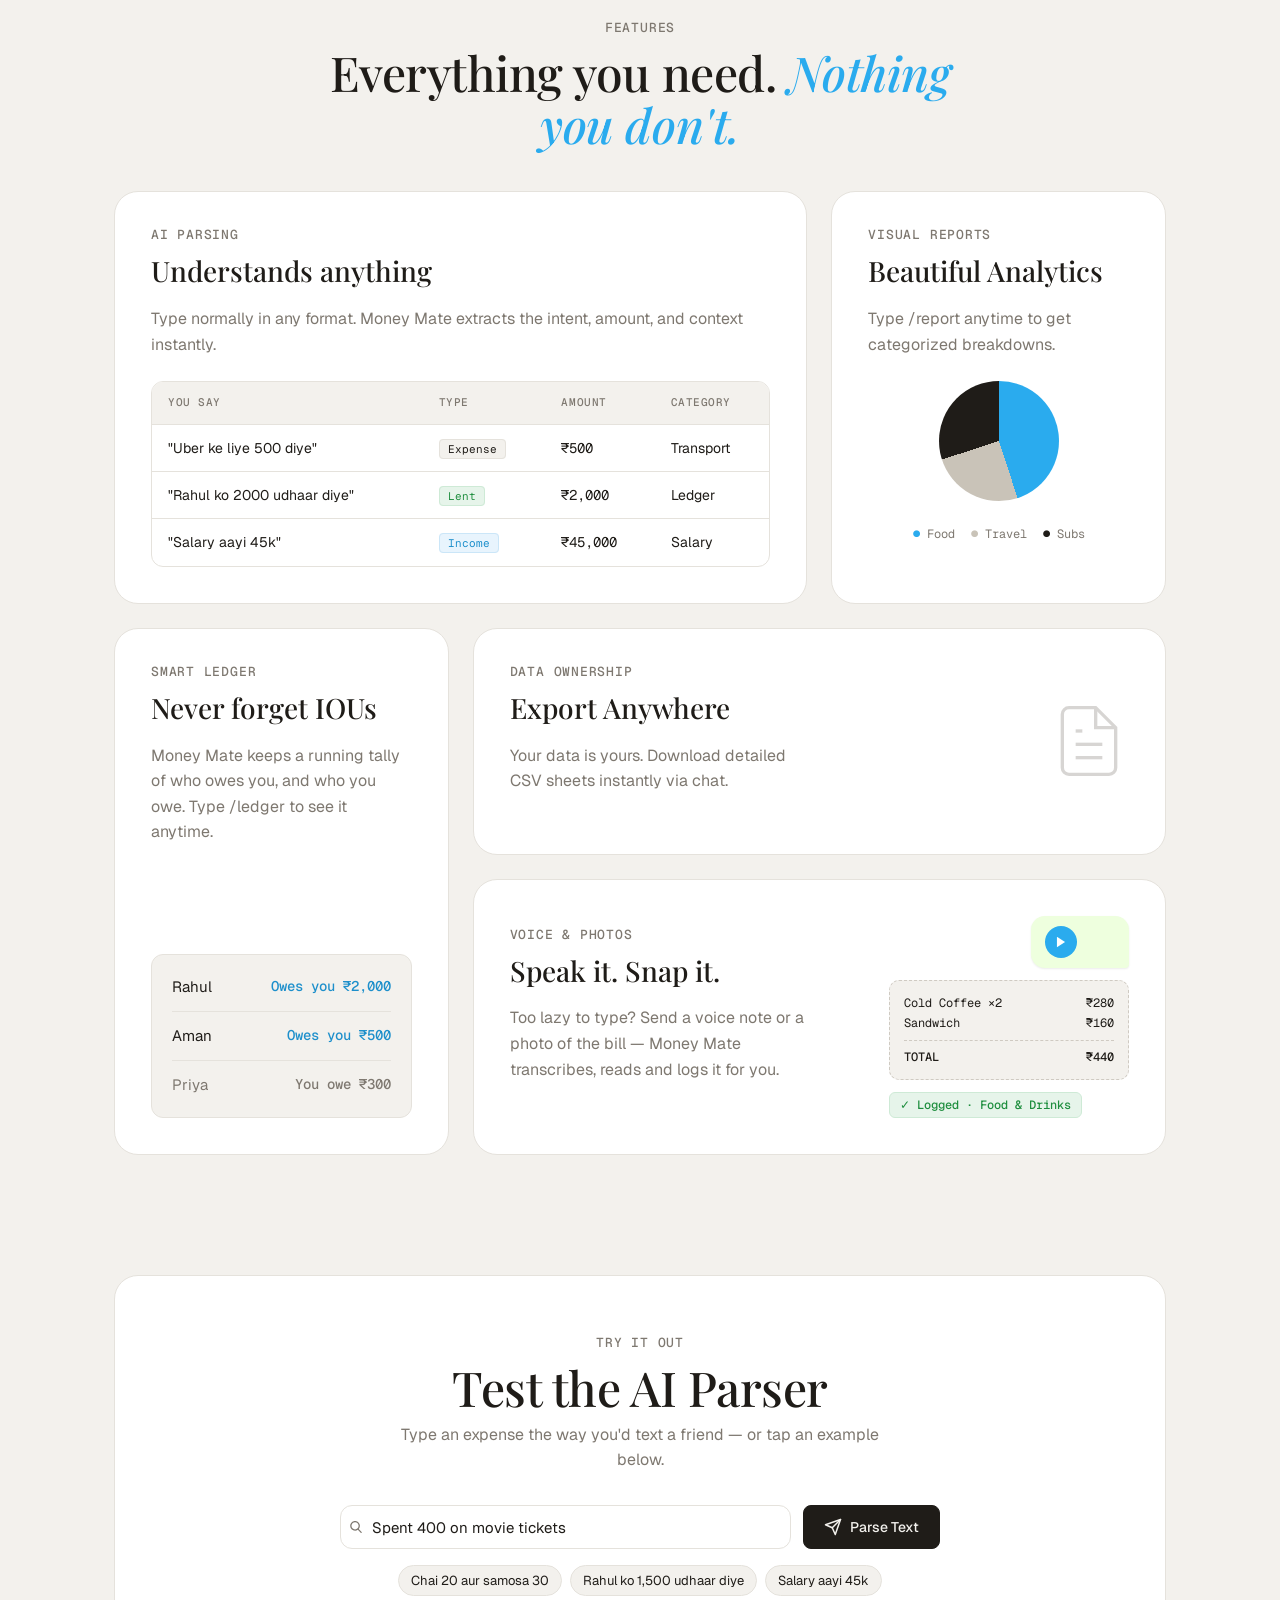
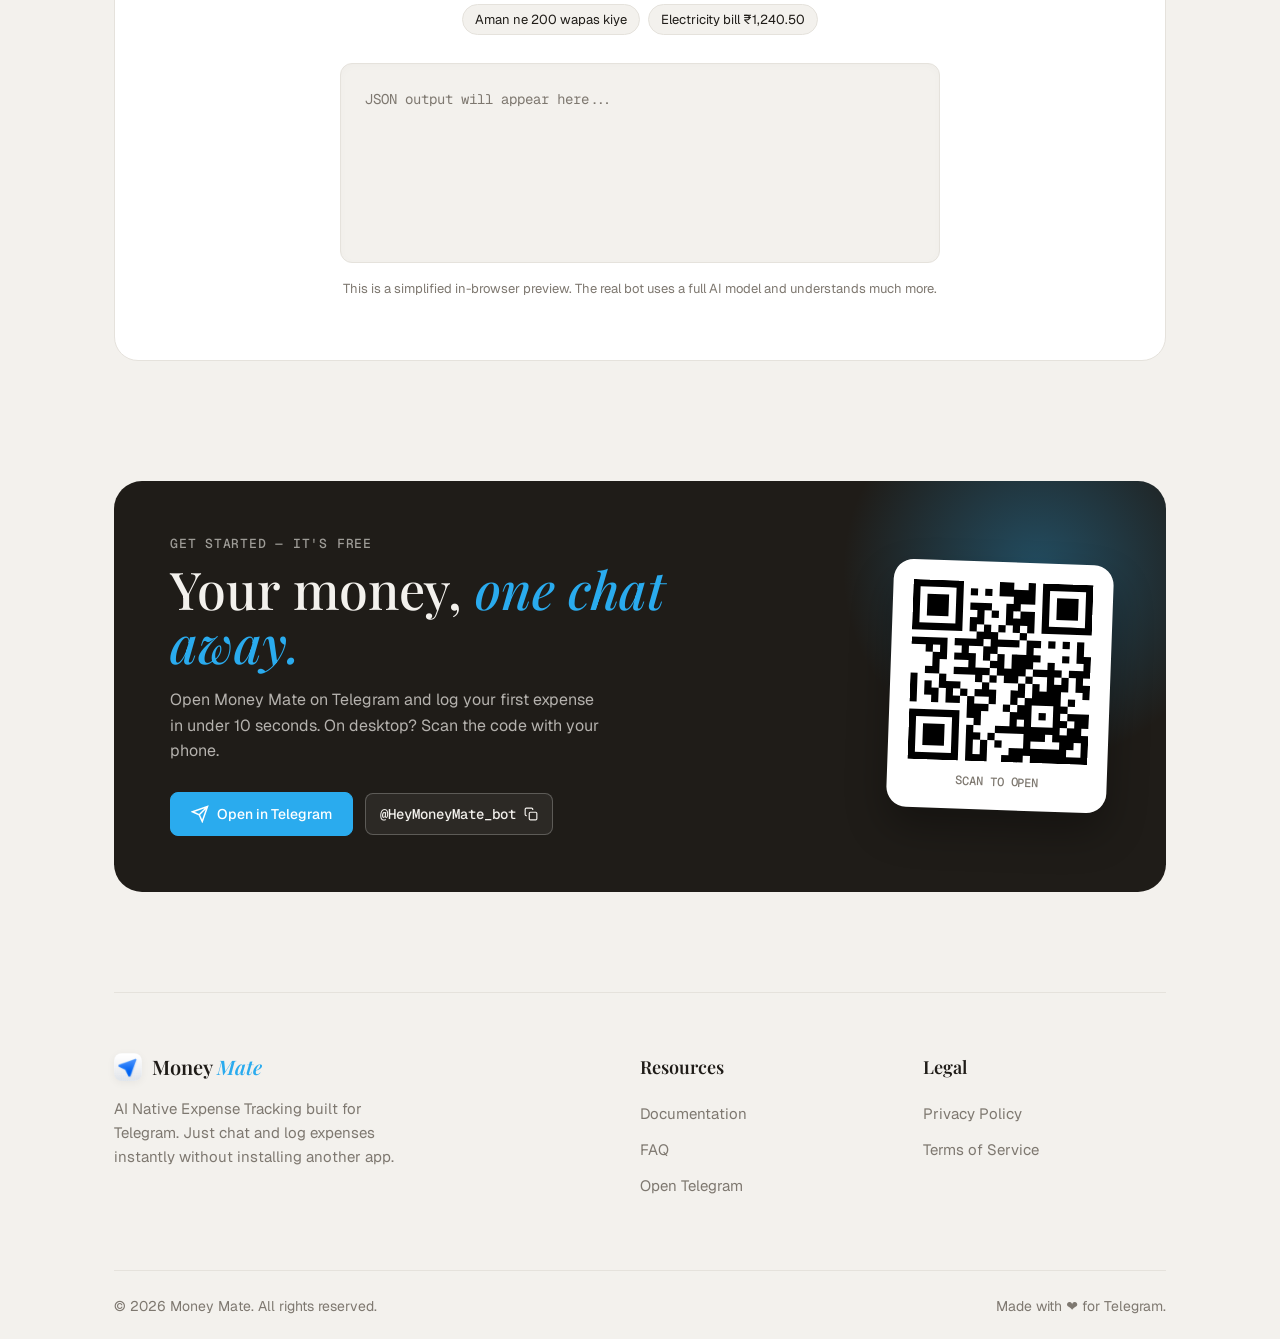
==== commit 6aaeda7a: "revert: remove bencho-inspired micro-interactions as per user request" ====
--- a/index.html
+++ b/index.html
@@ -90,31 +90,28 @@
 .volume-bar { width: 100%; height: 50%; background: #fff; transition: height 0.2s; }
 .silent-hud { position: absolute; top: 0px; left: 50%; transform: translateX(-50%) translateY(-20px) scale(0.9); opacity: 0; background: rgba(20,20,20,0.85); backdrop-filter: blur(12px); -webkit-backdrop-filter: blur(12px); padding: 8px 16px; border-radius: 20px; display: flex; align-items: center; gap: 8px; color: #fff; font-size: 13px; font-weight: 500; z-index: 40; transition: all 0.3s cubic-bezier(0.175, 0.885, 0.32, 1.275); pointer-events: none; box-shadow: 0 4px 12px rgba(0,0,0,0.2); font-family: -apple-system, sans-serif; white-space: nowrap; }
 .silent-hud.show { transform: translateX(-50%) translateY(32px) scale(1); opacity: 1; }
-.dynamic-island { position: absolute; top: 10px; left: 50%; transform: translateX(-50%); width: 120px; height: 35px; background: #000; border-radius: 24px; display: flex; justify-content: center; align-items: center; z-index: 90; transition: all 0.4s cubic-bezier(0.175, 0.885, 0.32, 1.275); overflow: hidden; box-shadow: 0 4px 12px rgba(0,0,0,0.2); }
-.di-hardware { display: flex; justify-content: center; align-items: center; gap: 8px; width: 100%; transition: opacity 0.3s; position: absolute; }
+.iphone-notch { position: absolute; top: -1px; left: 50%; transform: translateX(-50%); width: 120px; height: 26px; background: #000; border-radius: 0 0 16px 16px; display: flex; justify-content: center; align-items: center; gap: 10px; z-index: 50; }
 .iphone-camera { width: 10px; height: 10px; border-radius: 50%; background: #050505; box-shadow: inset 0 0 4px rgba(255,255,255,0.2); }
-.iphone-speaker { width: 35px; height: 6px; border-radius: 3px; background: #111; }
+.iphone-speaker { width: 40px; height: 4px; border-radius: 2px; background: #111; }
 .iphone-screen { width: 100%; height: 100%; border-radius: 36px; overflow: hidden; background: #e8ecef; display: flex; flex-direction: column; position: relative; }
 .iphone-glare { position: absolute; top: 0; left: 0; width: 100%; height: 100%; border-radius: 36px; background: linear-gradient(105deg, rgba(255,255,255,0) 25%, rgba(255,255,255,0.15) 45%, rgba(255,255,255,0.25) 50%, rgba(255,255,255,0) 55%); pointer-events: none; z-index: 30; overflow: hidden; }
 .telegram-app { width: 100%; height: 100%; position: relative; display: flex; flex-direction: column; }
 .home-indicator { width: 120px; height: 4px; background: rgba(0,0,0,0.4); border-radius: 4px; position: absolute; bottom: 8px; left: 50%; transform: translateX(-50%); z-index: 50; }
 /* iOS Status Bar */
-.ios-status-bar { position: absolute; top: 0; left: 0; width: 100%; padding: 16px 24px 0; display: flex; justify-content: space-between; align-items: center; z-index: 60; color: #000; font-family: -apple-system, BlinkMacSystemFont, sans-serif; font-weight: 600; font-size: 14px; pointer-events: none; }
+.ios-status-bar { position: absolute; top: 0; left: 0; width: 100%; padding: 12px 24px 0; display: flex; justify-content: space-between; align-items: center; z-index: 60; color: #000; font-family: -apple-system, BlinkMacSystemFont, sans-serif; font-weight: 600; font-size: 14px; pointer-events: none; }
 .ios-status-bar .ios-icons { display: flex; align-items: center; gap: 5px; }
 .ios-signal, .ios-wifi { width: 15px; height: 15px; }
 .ios-battery { width: 22px; height: 11px; border: 1px solid currentColor; border-radius: 4px; padding: 1px; position: relative; margin-left: 2px; }
 .ios-battery::after { content: ''; position: absolute; right: -3px; top: 2px; width: 2px; height: 4px; background: currentColor; border-radius: 0 2px 2px 0; }
 .ios-battery-level { height: 100%; background: currentColor; border-radius: 1px; width: 100%; transition: width 1s, background 0.3s; }
 
-/* Dynamic Island Notification State */
-.di-content { display: flex; align-items: center; gap: 12px; opacity: 0; pointer-events: none; transition: opacity 0.3s; width: 100%; padding: 0 16px; position: absolute; top: 50%; transform: translateY(-50%); }
-.dynamic-island.notify { width: 92%; height: 70px; border-radius: 24px; background: #000; }
-.dynamic-island.notify .di-hardware { opacity: 0; }
-.dynamic-island.notify .di-content { opacity: 1; transition-delay: 0.15s; }
-.di-content img { width: 40px; height: 40px; border-radius: 10px; }
-.di-content .ios-text { display: flex; flex-direction: column; }
-.di-content .ios-text b { font-size: 14px; color: #fff; line-height: 1.2; font-family: -apple-system, system-ui, sans-serif; margin-bottom: 2px; }
-.di-content .ios-text span { font-size: 13px; color: #aaa; line-height: 1.2; font-family: -apple-system, system-ui, sans-serif; }
+/* iOS Notification */
+.ios-notification { position: absolute; top: -100px; left: 50%; transform: translateX(-50%); width: 92%; background: rgba(255,255,255,0.8); backdrop-filter: blur(16px); -webkit-backdrop-filter: blur(16px); border-radius: 20px; padding: 12px; display: flex; align-items: center; gap: 12px; box-shadow: 0 8px 24px rgba(0,0,0,0.12); z-index: 100; transition: top 0.5s cubic-bezier(0.175, 0.885, 0.32, 1.275); pointer-events: none; }
+.ios-notification.show { top: 12px; }
+.ios-notification img { width: 38px; height: 38px; border-radius: 8px; }
+.ios-notification .ios-text { display: flex; flex-direction: column; }
+.ios-notification .ios-text b { font-size: 14px; color: #000; line-height: 1.2; font-family: -apple-system, system-ui, sans-serif; margin-bottom: 2px; }
+.ios-notification .ios-text span { font-size: 13px; color: #333; line-height: 1.2; font-family: -apple-system, system-ui, sans-serif; }
 
 
 /* Floating Header & Bottom Bar */
@@ -129,15 +126,7 @@
 .telegram-bottom-floating { position: absolute; bottom: 20px; left: 12px; right: 12px; z-index: 10; display: flex; gap: 6px; align-items: center; }
 .menu-btn { height: 42px; padding: 0 12px; border-radius: 21px; display: flex; align-items: center; gap: 4px; color: #000; font-weight: 600; font-size: 14px; cursor: pointer; flex-shrink: 0; background: linear-gradient(135deg, rgba(255,255,255,0.3) 0%, rgba(255,255,255,0.1) 100%); backdrop-filter: blur(24px) saturate(180%); -webkit-backdrop-filter: blur(24px) saturate(180%); border: 1px solid rgba(255, 255, 255, 0.5); box-shadow: 0 8px 32px 0 rgba(0, 0, 0, 0.1), inset 0 1px 2px rgba(255, 255, 255, 0.9), inset 0 -1px 2px rgba(255, 255, 255, 0.3); }
 .chat-input-field { flex: 1; height: 42px; min-width: 0; border-radius: 21px; display: flex; align-items: center; padding: 0 10px; gap: 6px; color: #333; font-size: 15px; font-weight: 500; background: linear-gradient(135deg, rgba(255,255,255,0.3) 0%, rgba(255,255,255,0.1) 100%); backdrop-filter: blur(24px) saturate(180%); -webkit-backdrop-filter: blur(24px) saturate(180%); border: 1px solid rgba(255, 255, 255, 0.5); box-shadow: 0 8px 32px 0 rgba(0, 0, 0, 0.1), inset 0 1px 2px rgba(255, 255, 255, 0.9), inset 0 -1px 2px rgba(255, 255, 255, 0.3); }
-.mic-btn { width: 42px; height: 42px; min-width: 42px; flex-shrink: 0; border-radius: 50%; background: #9b51e0; display: flex; justify-content: center; align-items: center; color: #fff; box-shadow: 0 4px 12px rgba(155, 81, 224, 0.4); cursor: pointer; transition: all 0.2s cubic-bezier(0.175, 0.885, 0.32, 1.275); }
-.mic-btn.recording { background: #ff3b30; box-shadow: 0 4px 20px rgba(255,59,48,0.5); transform: scale(1.15); animation: micPulse 1.5s infinite; }
-@keyframes micPulse { 0% { box-shadow: 0 0 0 0 rgba(255, 59, 48, 0.5); } 70% { box-shadow: 0 0 0 15px rgba(255, 59, 48, 0); } 100% { box-shadow: 0 0 0 0 rgba(255, 59, 48, 0); } }
-
-/* Generate Button Shimmer */
-.btn-generate { position: relative; overflow: hidden; background: #000; color: #fff; transition: transform 0.2s, box-shadow 0.2s; border: none; }
-.btn-generate:hover { transform: translateY(-2px); box-shadow: 0 6px 20px rgba(0,0,0,0.15); background: #000; color: #fff; }
-.btn-generate::after { content: ''; position: absolute; top: 0; left: -100%; width: 50%; height: 100%; background: linear-gradient(90deg, transparent, rgba(255,255,255,0.3), transparent); transform: skewX(-20deg); animation: shimmer 3s infinite; }
-@keyframes shimmer { 0% { left: -100%; } 20% { left: 200%; } 100% { left: 200%; } }
+.mic-btn { width: 42px; height: 42px; min-width: 42px; flex-shrink: 0; border-radius: 50%; background: #9b51e0; display: flex; justify-content: center; align-items: center; color: #fff; box-shadow: 0 4px 12px rgba(155, 81, 224, 0.4); cursor: pointer; }
 
 /* Chat UI */
 .chat { flex: 1; display: flex; flex-direction: column; gap: 12px; padding: 100px 16px 80px; overflow-y: auto; overflow-x: hidden; scrollbar-width: none; background: linear-gradient(135deg, #a890fe 0%, #ffb17a 45%, #f584b7 80%, #a890fe 100%); position: relative; }
@@ -400,21 +389,11 @@
           <button type="button" class="iphone-btn vol-up" aria-label="Volume up (demo)"></button>
           <button type="button" class="iphone-btn vol-down" aria-label="Volume down (demo)"></button>
           <button type="button" class="iphone-btn power" aria-label="Power (demo)"></button>
+          <div class="iphone-notch">
+            <div class="iphone-camera"></div>
+            <div class="iphone-speaker"></div>
+          </div>
           <div class="iphone-screen">
-            <!-- Dynamic Island -->
-            <div class="dynamic-island" id="dynamic-island">
-              <div class="di-hardware">
-                <div class="iphone-speaker"></div>
-                <div class="iphone-camera"></div>
-              </div>
-              <div class="di-content">
-                <img src="assets/img/logo-128.png" alt="">
-                <div class="ios-text">
-                  <b>Money Mate</b>
-                  <span id="di-msg">Expense logged successfully.</span>
-                </div>
-              </div>
-            </div>
             
             <!-- Dynamic iOS Status Bar -->
             <div class="ios-status-bar" id="ios-status-bar">
@@ -436,6 +415,13 @@
               <div class="volume-bar" id="volume-bar"></div>
             </div>
 
+            <div class="ios-notification" id="ios-noti">
+              <img src="assets/img/logo-128.png" alt="">
+              <div class="ios-text">
+                <b>Money Mate</b>
+                <span>Expense logged successfully</span>
+              </div>
+            </div>
 
             <div class="iphone-glare"></div>
             <div class="telegram-app">
@@ -627,7 +613,7 @@
             </g>
           </svg>
         </label>
-        <button class="btn btn-generate" type="submit" id="demo-btn">
+        <button class="btn" type="submit" id="demo-btn">
           <svg xmlns="http://www.w3.org/2000/svg" width="18" height="18" viewBox="0 0 24 24" fill="none" stroke="currentColor" stroke-width="2" stroke-linecap="round" stroke-linejoin="round"><line x1="22" x2="11" y1="2" y2="13"></line><polygon points="22 2 15 22 11 13 2 9 22 2"></polygon></svg>
           Parse Text
         </button>
@@ -1107,37 +1093,14 @@
 
     triggerHaptic([80, 120, 80]);
 
-    // Show Dynamic Island Notification
-    const island = document.getElementById('dynamic-island');
-    if (island) {
-      const msgEl = document.getElementById('di-msg');
-      if (msgEl) msgEl.innerText = 'Expense tracked via web preview';
-      island.classList.add('notify');
-      setTimeout(() => island.classList.remove('notify'), 3000);
+    // Show iOS notification
+    const noti = document.getElementById('ios-noti');
+    if (noti) {
+      noti.querySelector('span').innerText = 'Expense tracked via web preview';
+      noti.classList.add('show');
+      setTimeout(() => noti.classList.remove('show'), 3000);
     }
   };
-
-  // --- Voice Note (Mic) Interaction ---
-  const micBtn = document.querySelector('.mic-btn');
-  if (micBtn) {
-    const startRecord = (e) => {
-      e.preventDefault();
-      micBtn.classList.add('recording');
-      triggerHaptic(50);
-    };
-    const stopRecord = (e) => {
-      e.preventDefault();
-      if(micBtn.classList.contains('recording')) {
-        micBtn.classList.remove('recording');
-        triggerHaptic(50);
-        showToast("Voice Note feature is available in the Telegram app!");
-      }
-    };
-    micBtn.addEventListener('mousedown', startRecord);
-    micBtn.addEventListener('touchstart', startRecord, { passive: false });
-    window.addEventListener('mouseup', stopRecord);
-    window.addEventListener('touchend', stopRecord, { passive: false });
-  }
 
   // --- Dynamic iOS Status Bar Logic ---
   function updateIosStatusBar() {
